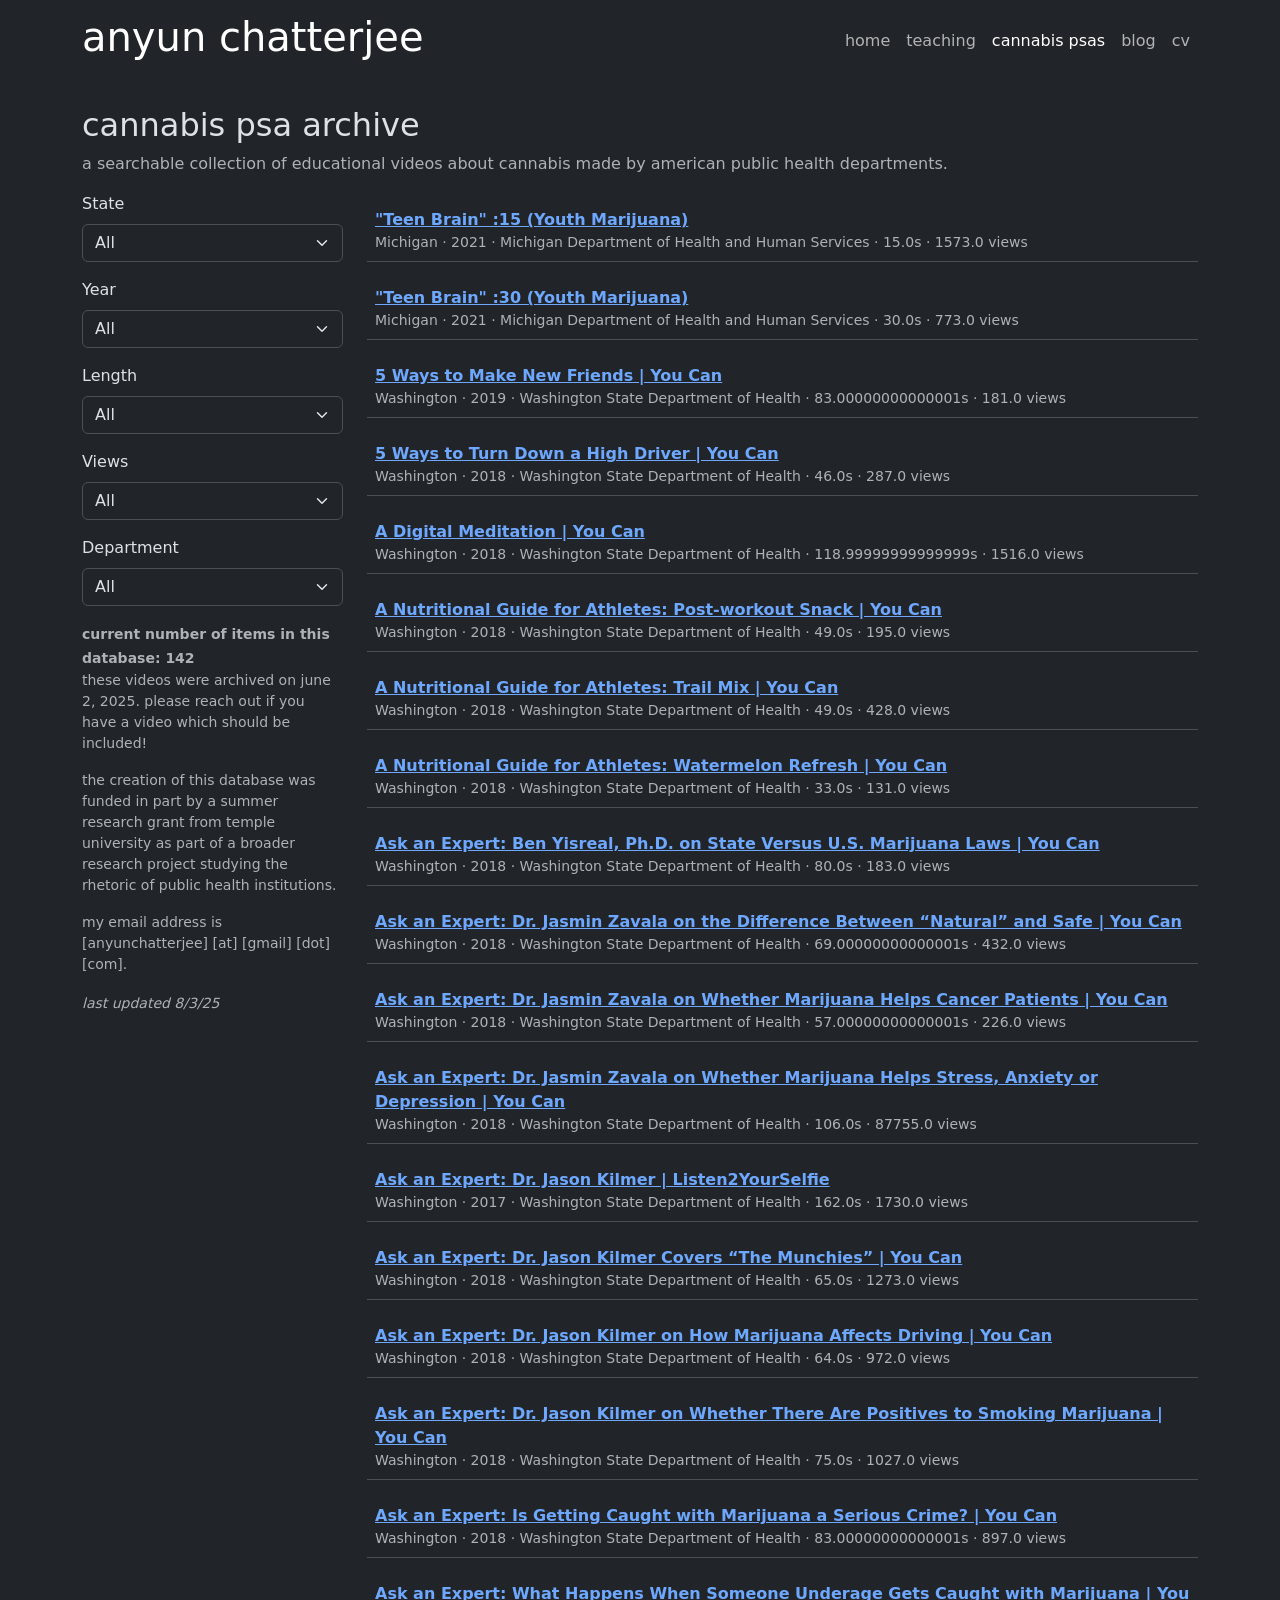
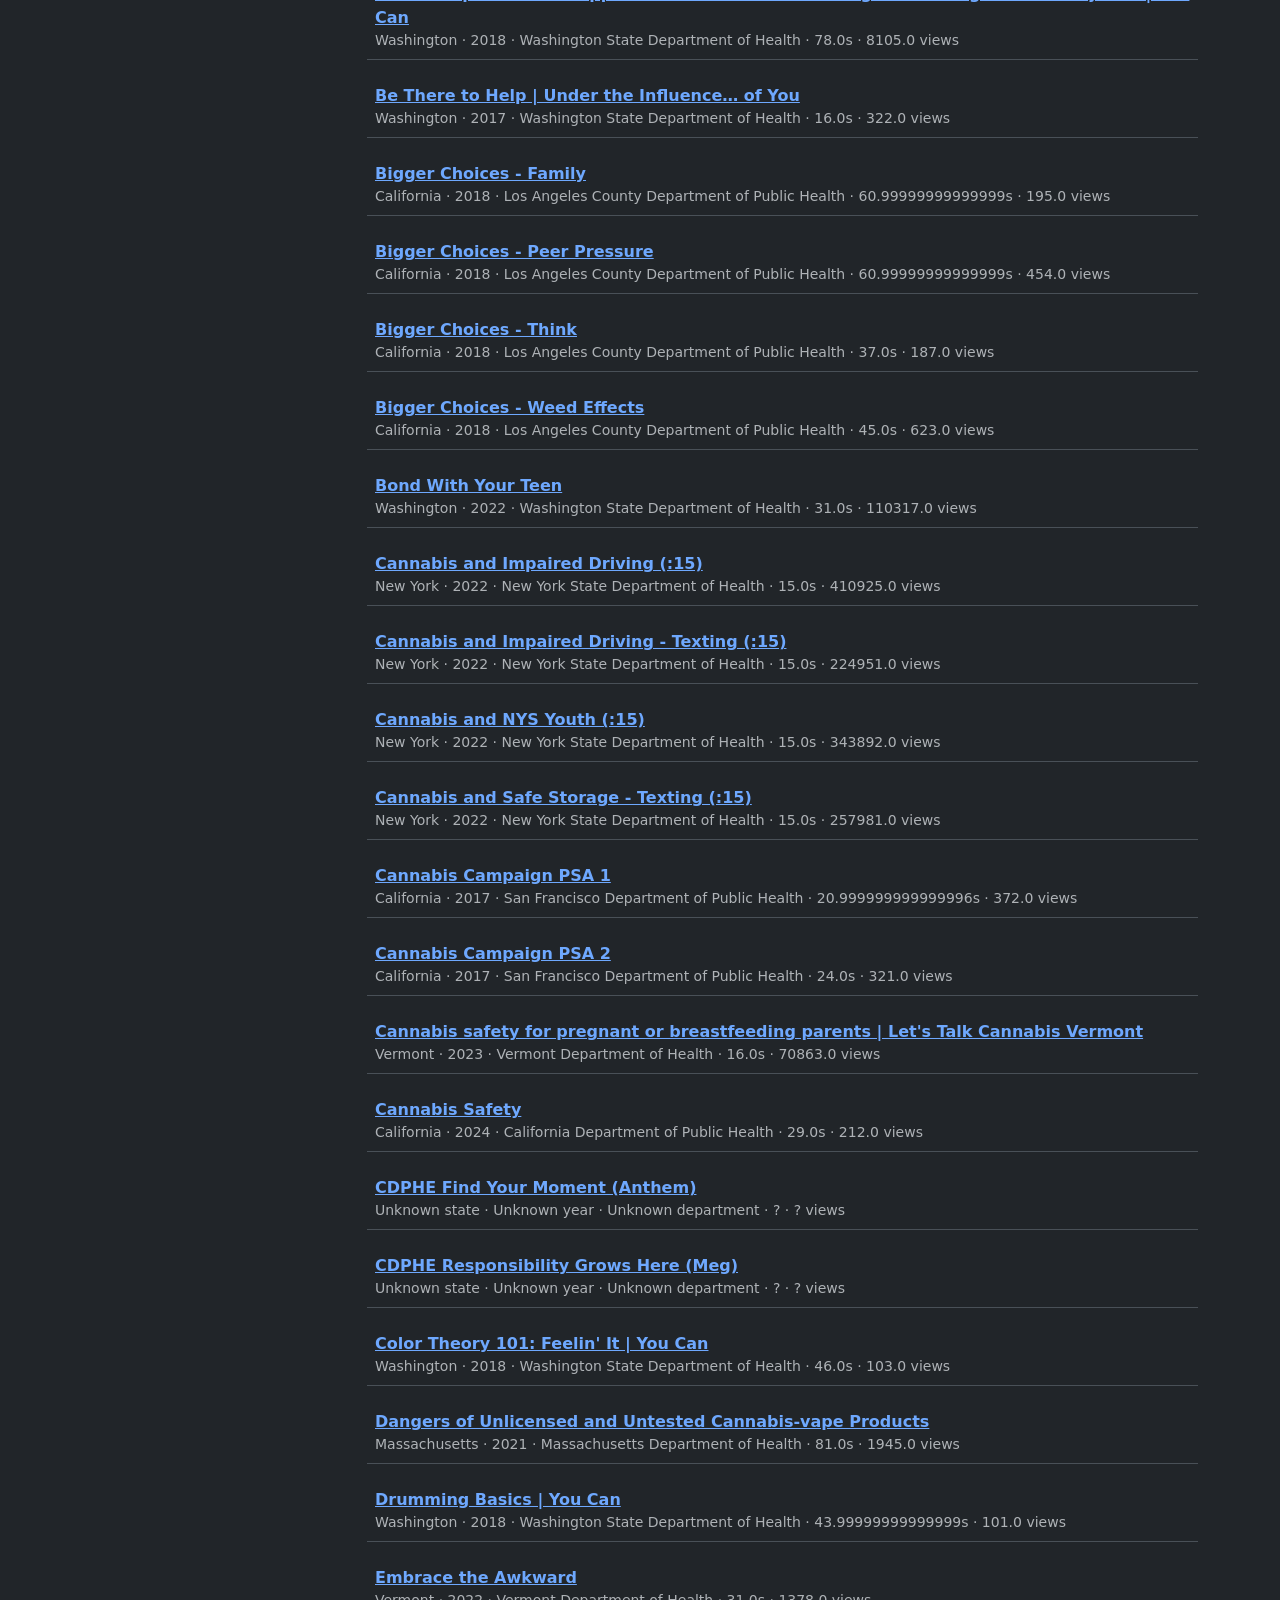
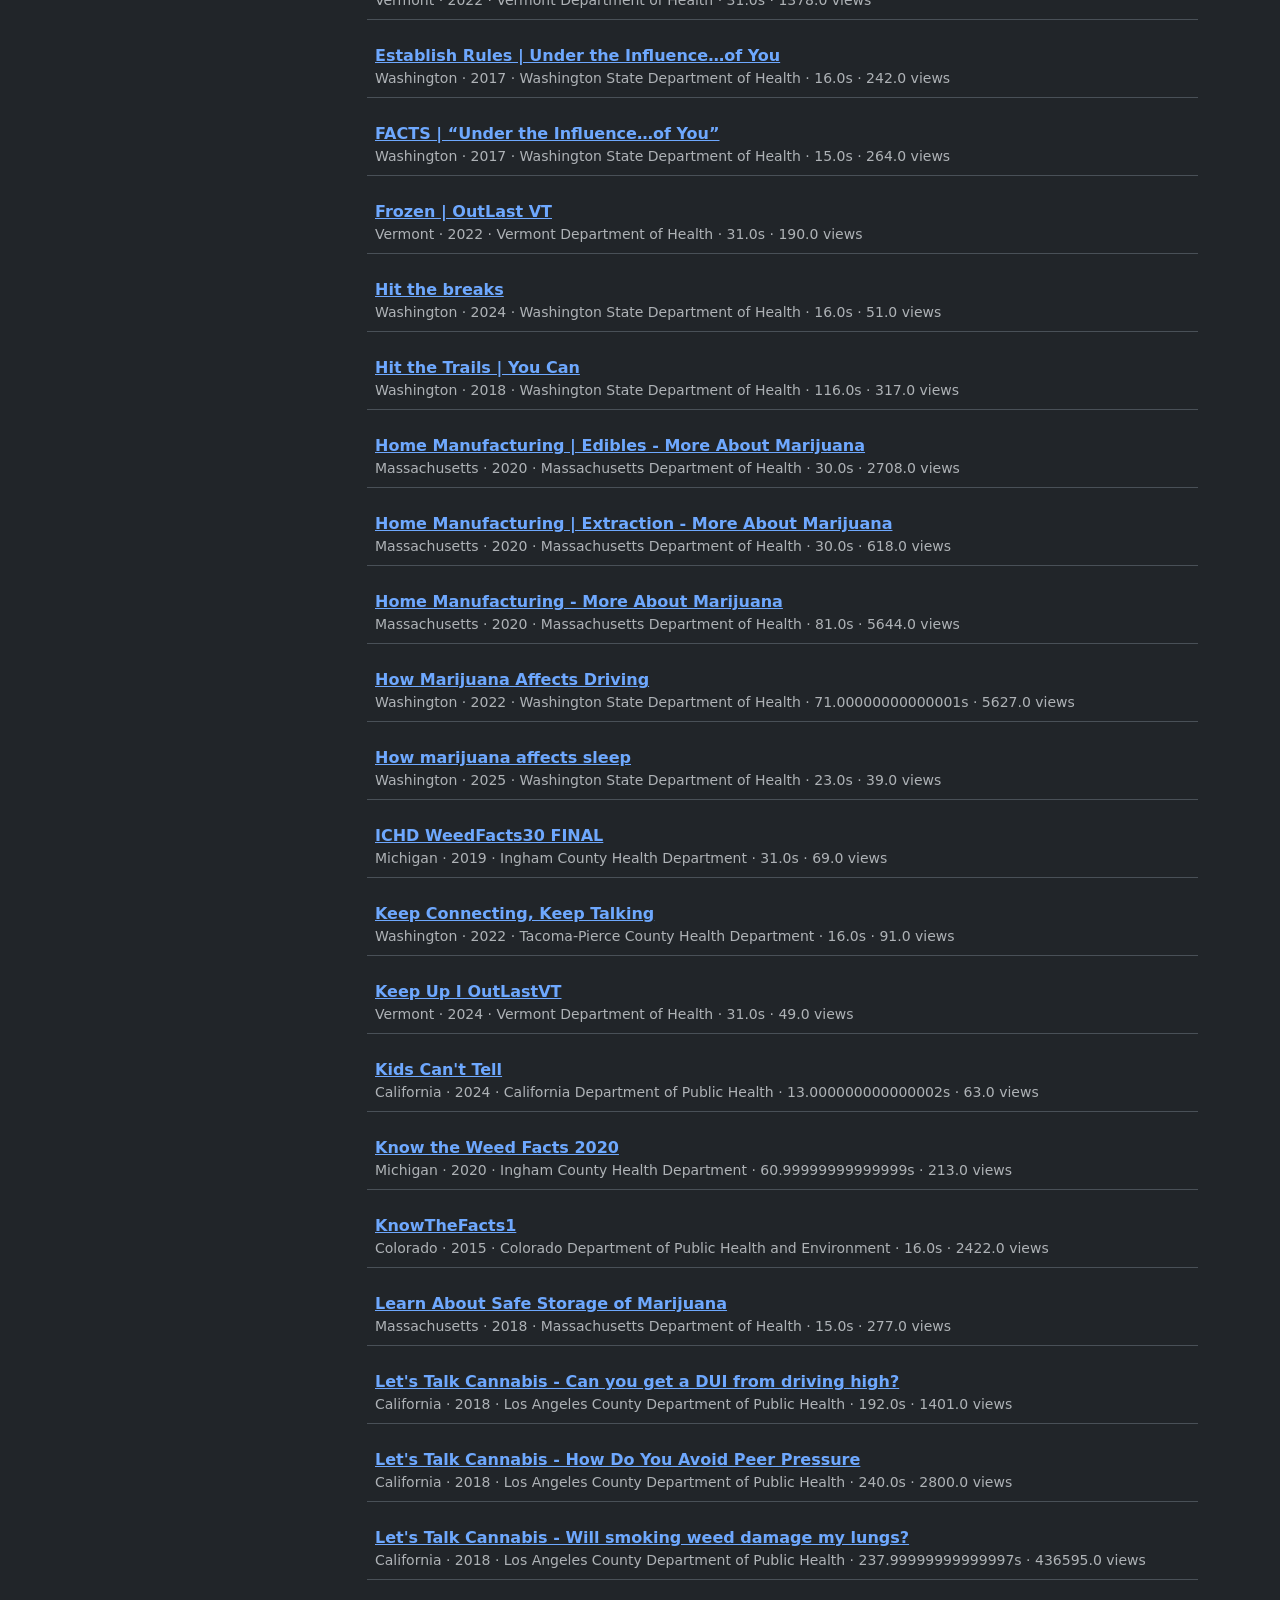
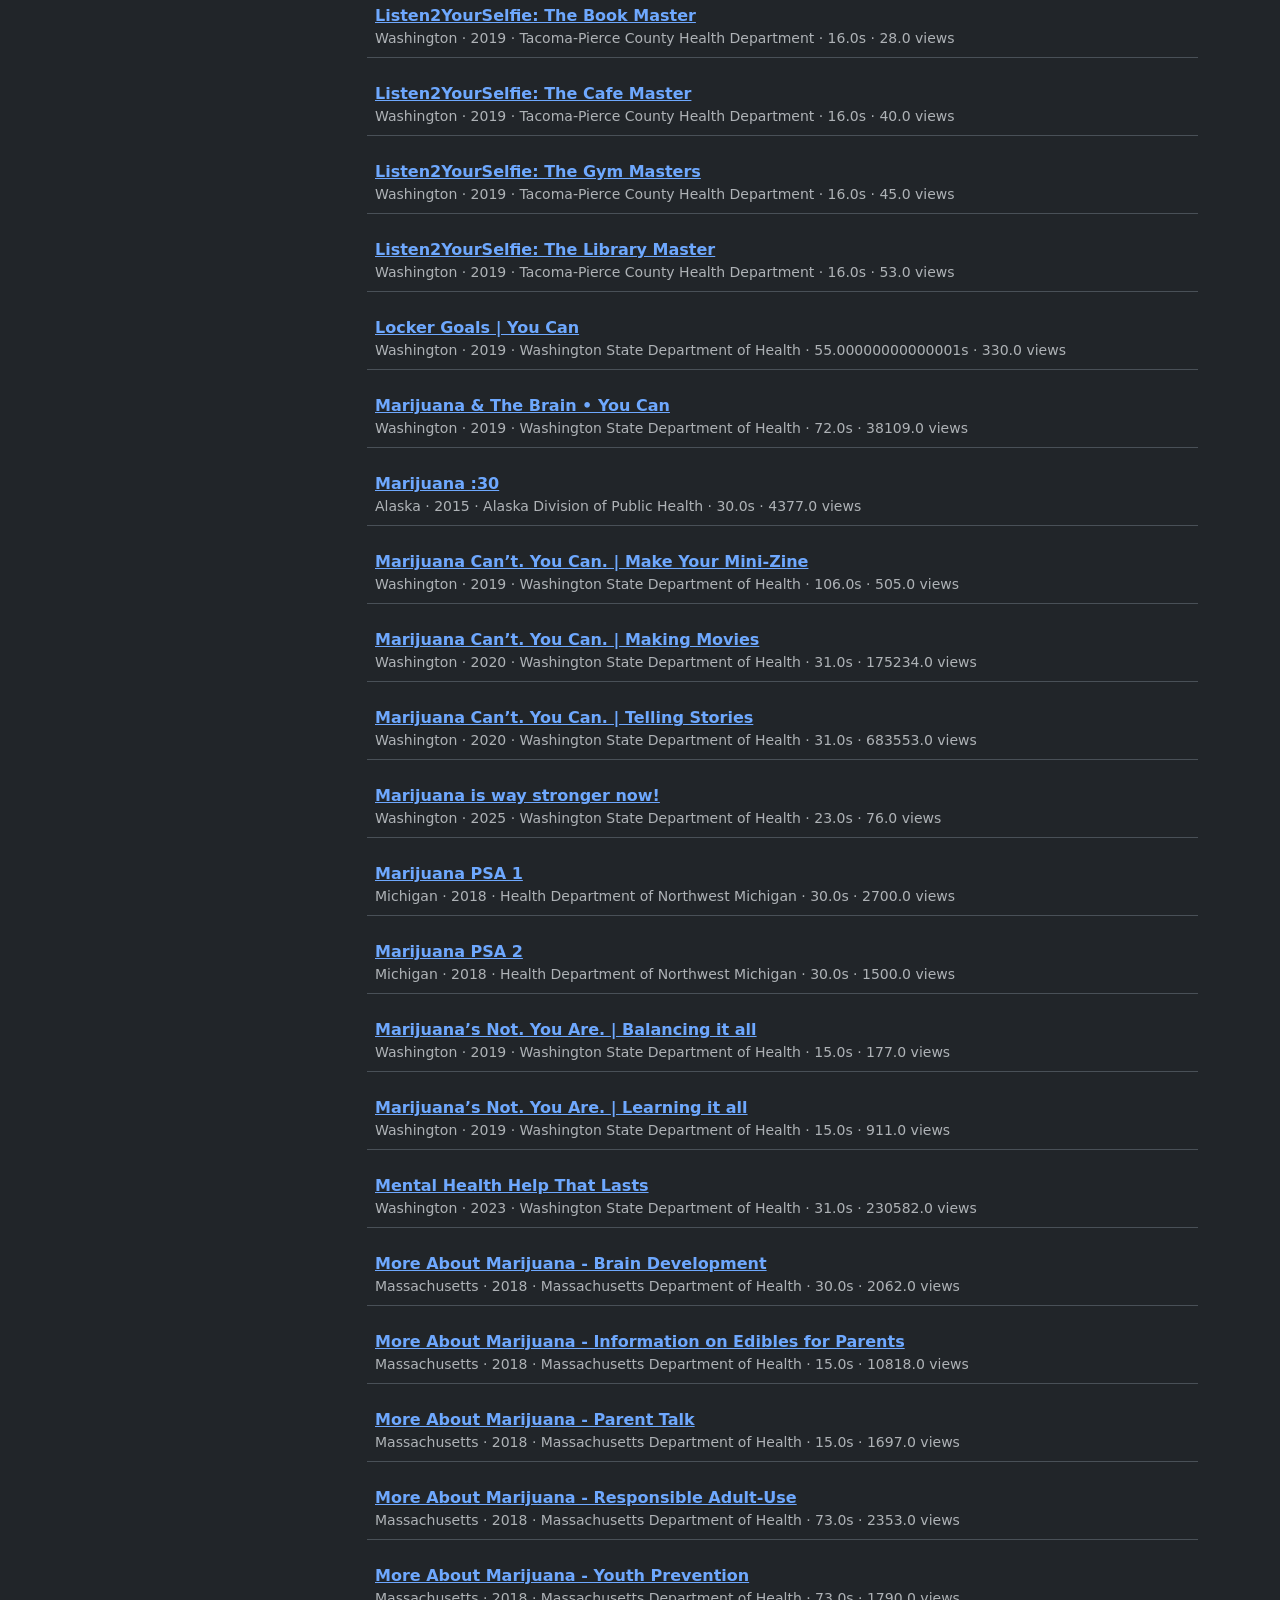
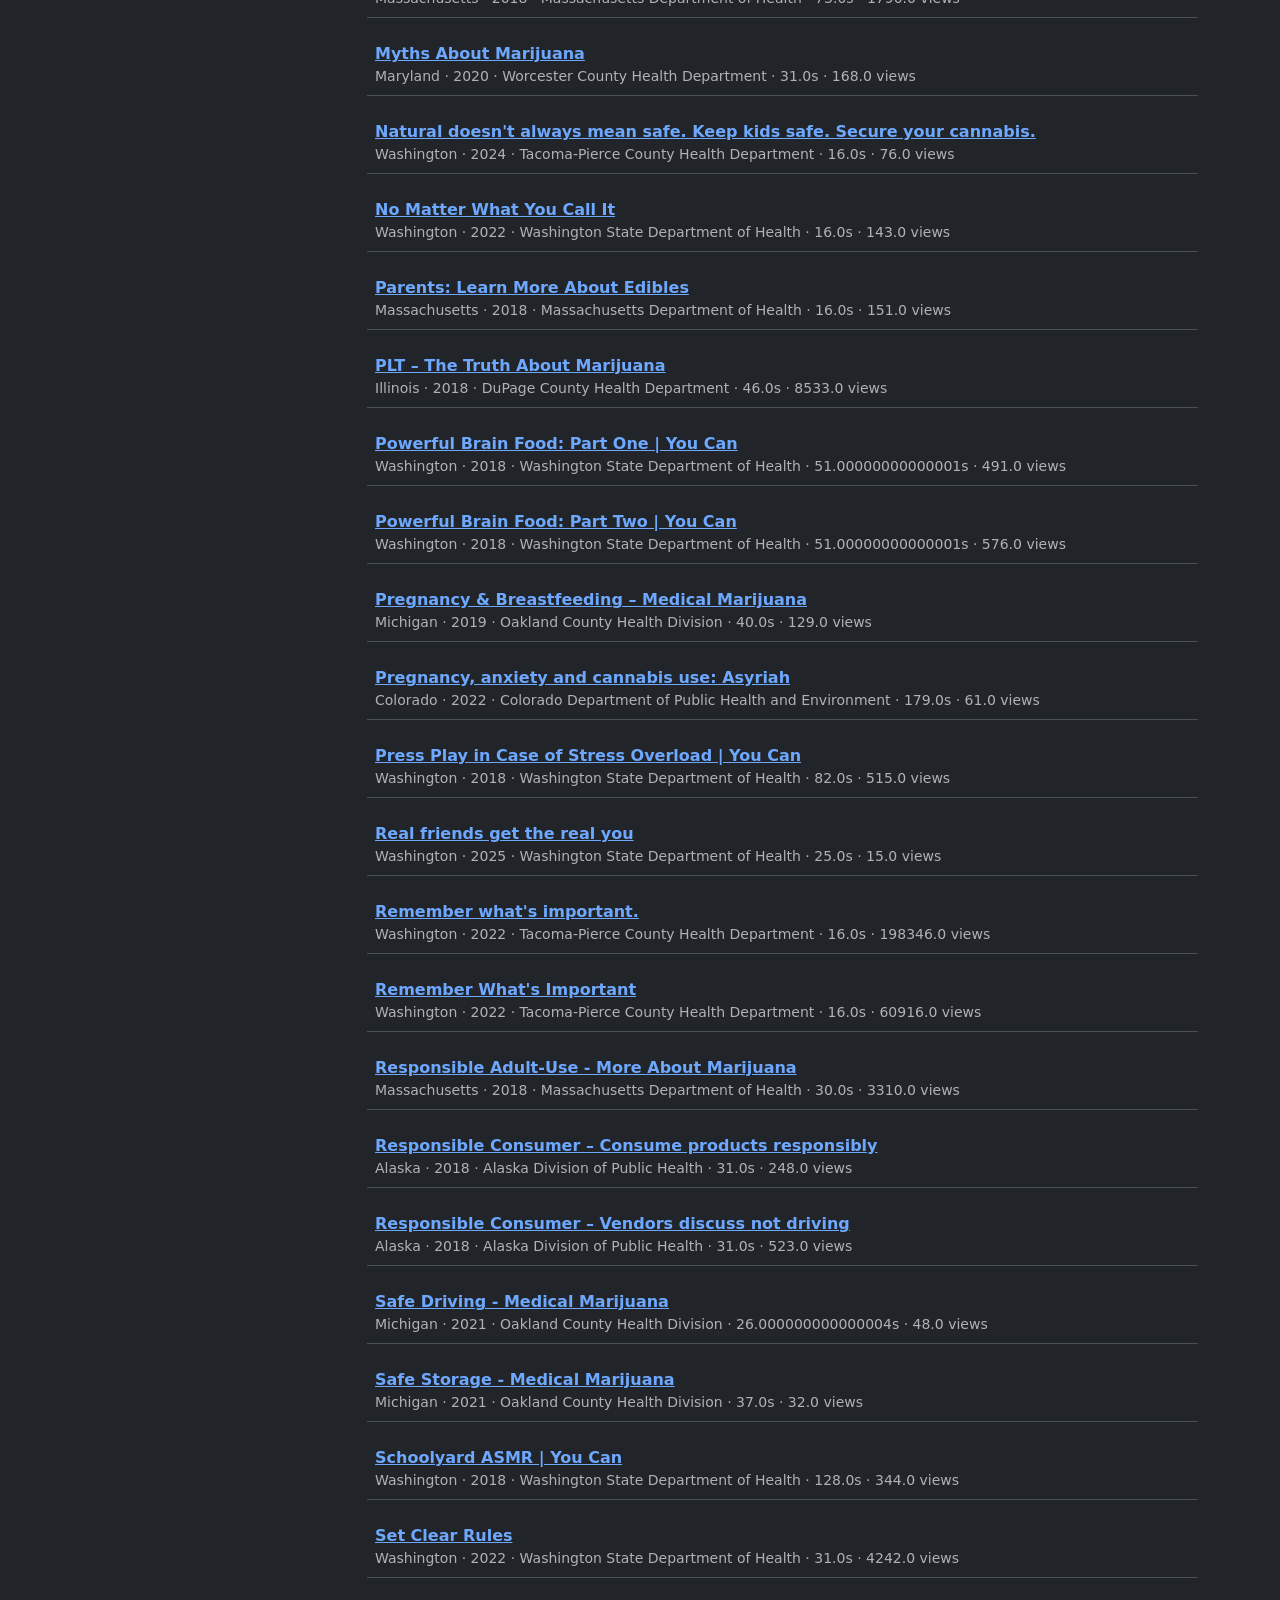
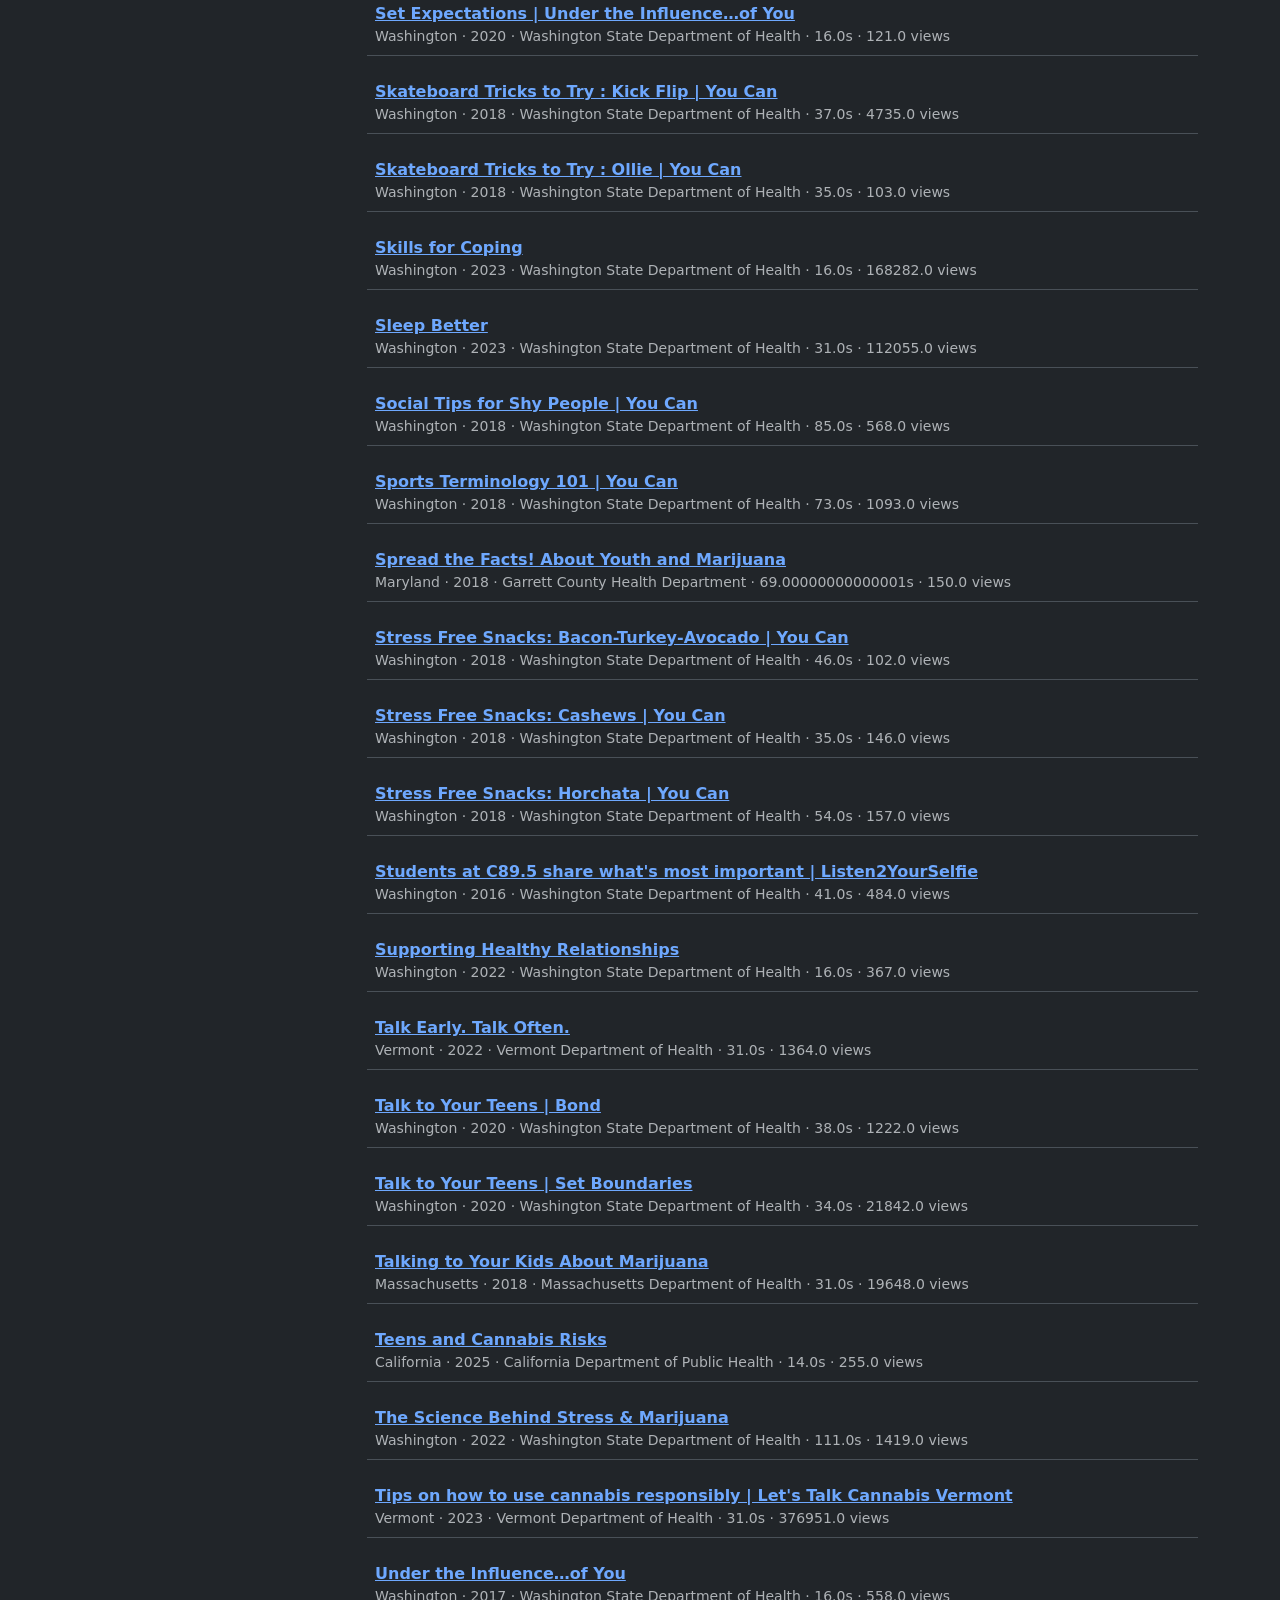
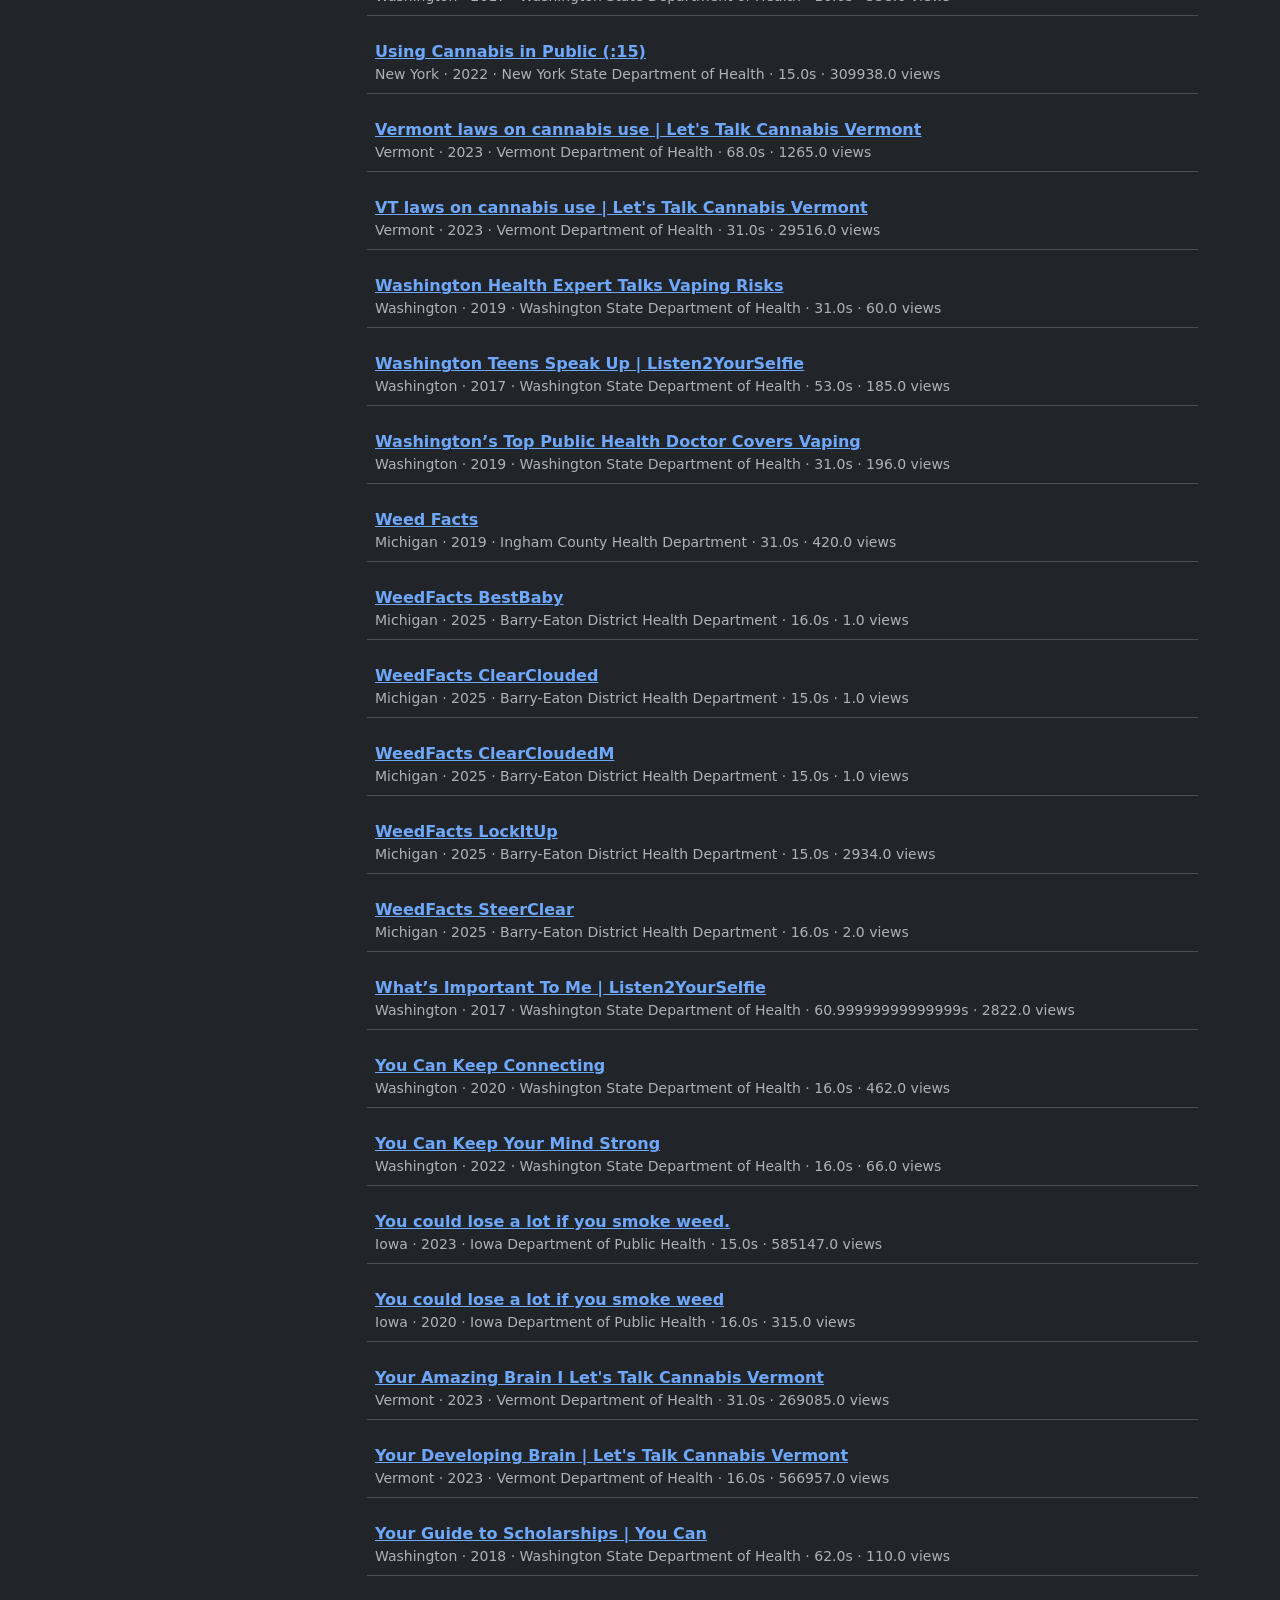
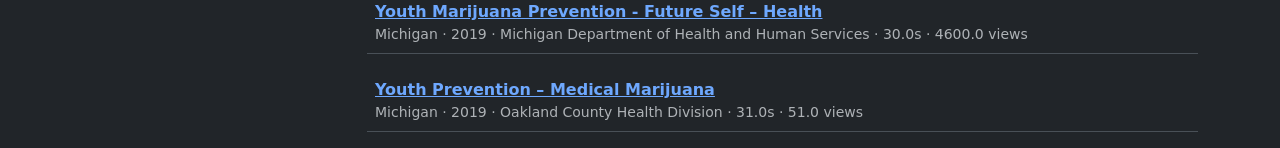
==== cannabis-psa-archive/index.html @ 5d71f7f2 "built out ui for psa archive" ====
<!DOCTYPE html>
<html lang="en" data-bs-theme="dark">
<head>
  <meta charset="UTF-8" />
  <meta name="description" content="A searchable archive of public health cannabis PSAs.">
  <meta name="keywords" content="cannabis, PSA, public health, media archive, anyun chatterjee">
  <meta name="author" content="anyun chatterjee">
  <meta property="og:title" content="Cannabis PSA Archive">
  <meta name="viewport" content="width=device-width,initial-scale=1" />
  <link href="/css/bootstrap.min.css" rel="stylesheet" />
  <link rel="canonical" href="https://anyunchatterjee.com/cannabis-psa-archive/index.html" />
  <title>cannabis psa archive</title>
</head>

<body>
  <div class="container">
    <nav class="navbar navbar-expand-lg">
      <a class="navbar-brand"><h1>anyun chatterjee</h1></a>
      <button class="navbar-toggler" type="button" data-bs-toggle="collapse" data-bs-target="#navbarNavDropdown"
        aria-controls="navbarNavDropdown" aria-expanded="false" aria-label="Toggle navigation">
        <span class="navbar-toggler-icon"></span>
      </button>
      <div class="collapse navbar-collapse" id="navbarNavDropdown">
        <ul class="navbar-nav ms-auto mb-2 mb-lg-0">
          <li class="nav-item"><a class="nav-link" href="/index.html">home</a></li>
          <li class="nav-item"><a class="nav-link" href="/teaching.html">teaching</a></li>
          <li class="nav-item"><a class="nav-link active" aria-current="page" href="/cannabis-psa-archive/index.html">cannabis psas</a></li>
          <li class="nav-item"><a class="nav-link" href="/blog.html">blog</a></li>
          <li class="nav-item"><a class="nav-link" href="/docs/anyun-chatterjee_CV.pdf" target="_blank">cv</a></li>
        </ul>
      </div>
    </nav>
  </div>

  <div class="container mt-4">
    <h2>cannabis psa archive</h2>
    <p class="text-muted">a searchable collection of educational videos about cannabis made by american public health departments.</p>

    <div class="row">
      <div class="col-md-3">
        <div class="mb-3">
  <label for="state-filter" class="form-label">State</label>
  <select id="state-filter" class="form-select">
    <option value="">All</option>
  </select>
</div>

<div class="mb-3">
  <label for="year-filter" class="form-label">Year</label>
  <select id="year-filter" class="form-select">
    <option value="">All</option>
  </select>
</div>

<div class="mb-3">
  <label for="length-filter" class="form-label">Length</label>
  <select id="length-filter" class="form-select">
    <option value="">All</option>
    <option value="short">Short (&lt;30s)</option>
    <option value="medium">Medium (30–90s)</option>
    <option value="long">Long (&gt;90s)</option>
  </select>
</div>

<div class="mb-3">
  <label for="views-filter" class="form-label">Views</label>
  <select id="views-filter" class="form-select">
    <option value="">All</option>
    <option value="low">Low (&lt;500)</option>
    <option value="med">Medium (500–5000)</option>
    <option value="high">High (&gt;5000)</option>
  </select>
</div>

<div class="mb-3">
  <label for="dept-filter" class="form-label">Department</label>
  <select id="dept-filter" class="form-select">
    <option value="">All</option>
  </select>
</div>
        <small class="text-muted">
            <b>current number of items in this database: 142</b>
            <p>these videos were archived on june 2, 2025. please reach out if you have a video which should be included!</p>
            <p>the creation of this database was funded in part by a summer research grant from temple university as part of a broader research project studying the rhetoric of public health institutions.</p>
            <p>my email address is [anyunchatterjee] [at] [gmail] [dot] [com].</p>
            <i>last updated 8/3/25</i>
        </small>
      </div>
      <div class="col-md-9">
        <div id="video-list" class="mt-2"></div>
      </div>
    </div>
  </div>

  <script src="/js/bootstrap.bundle.min.js"></script>
  <script src="archive.js"></script>
</body>
</html>
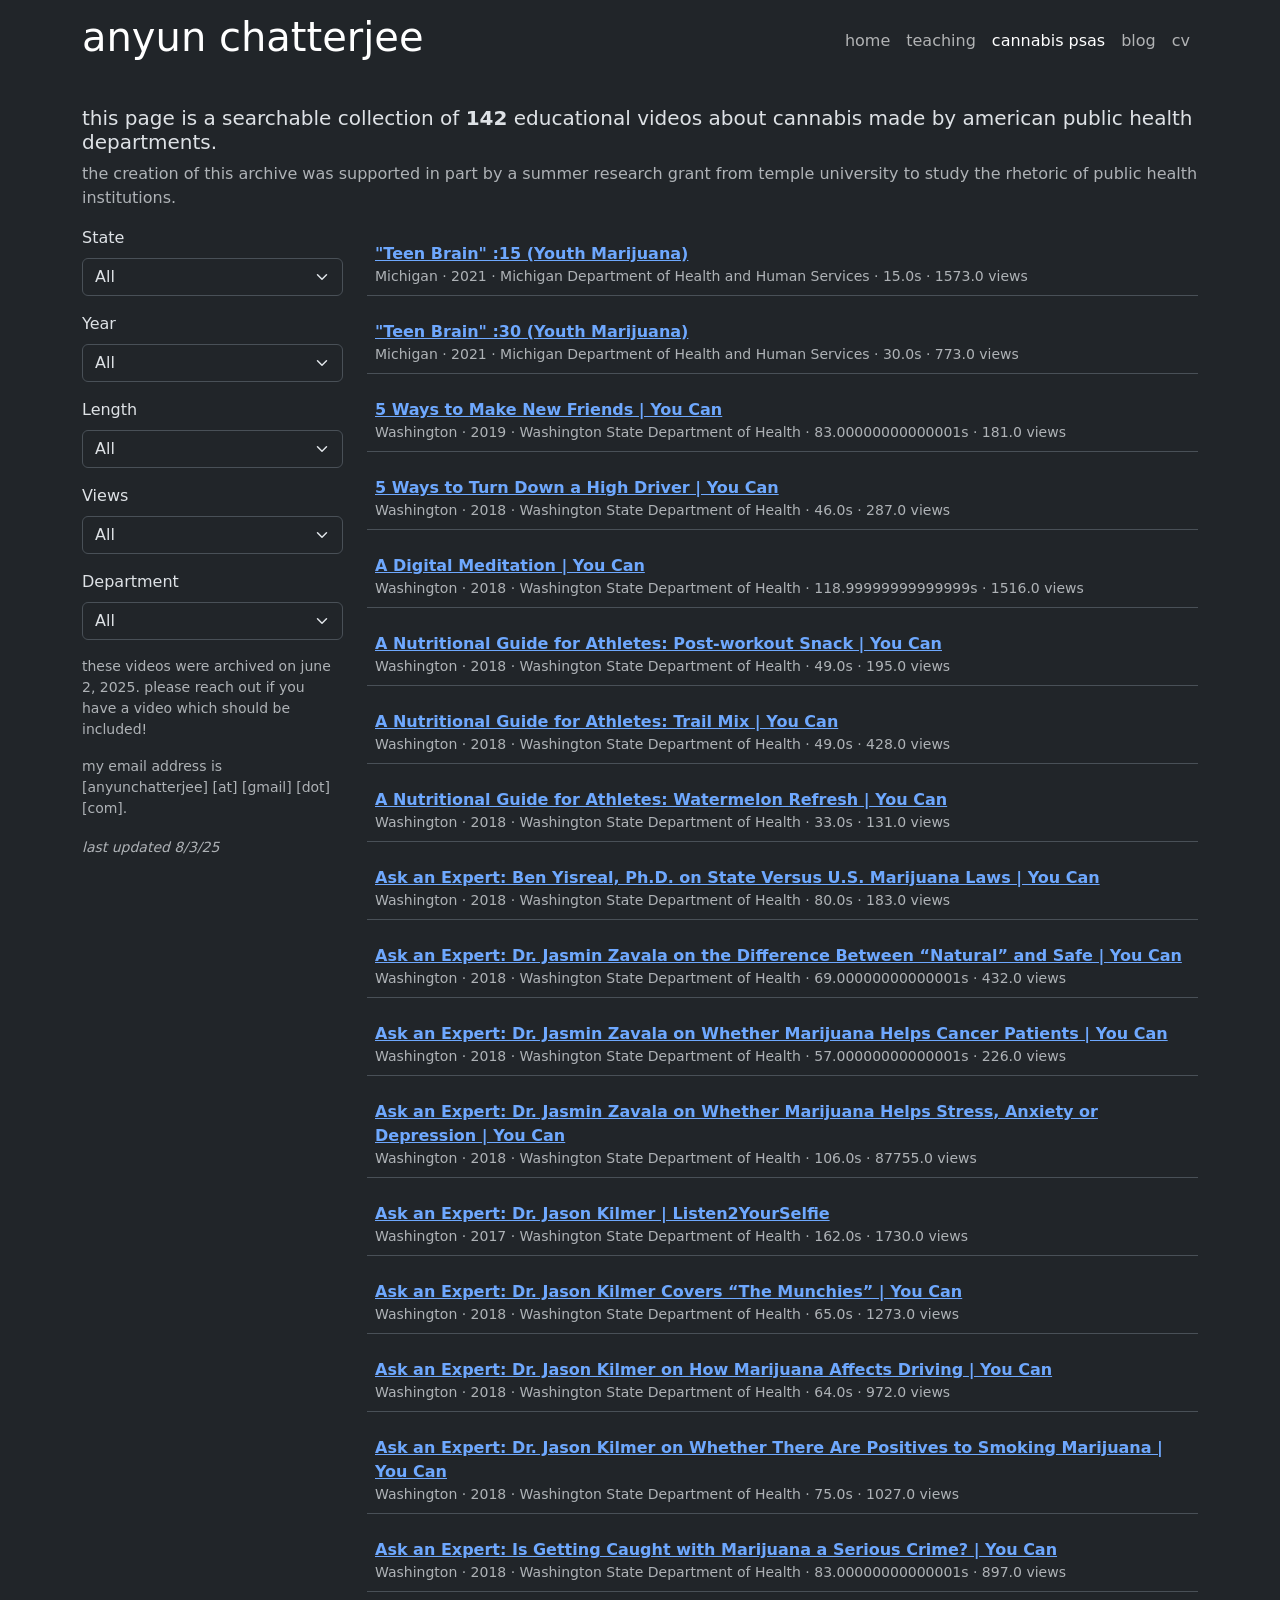
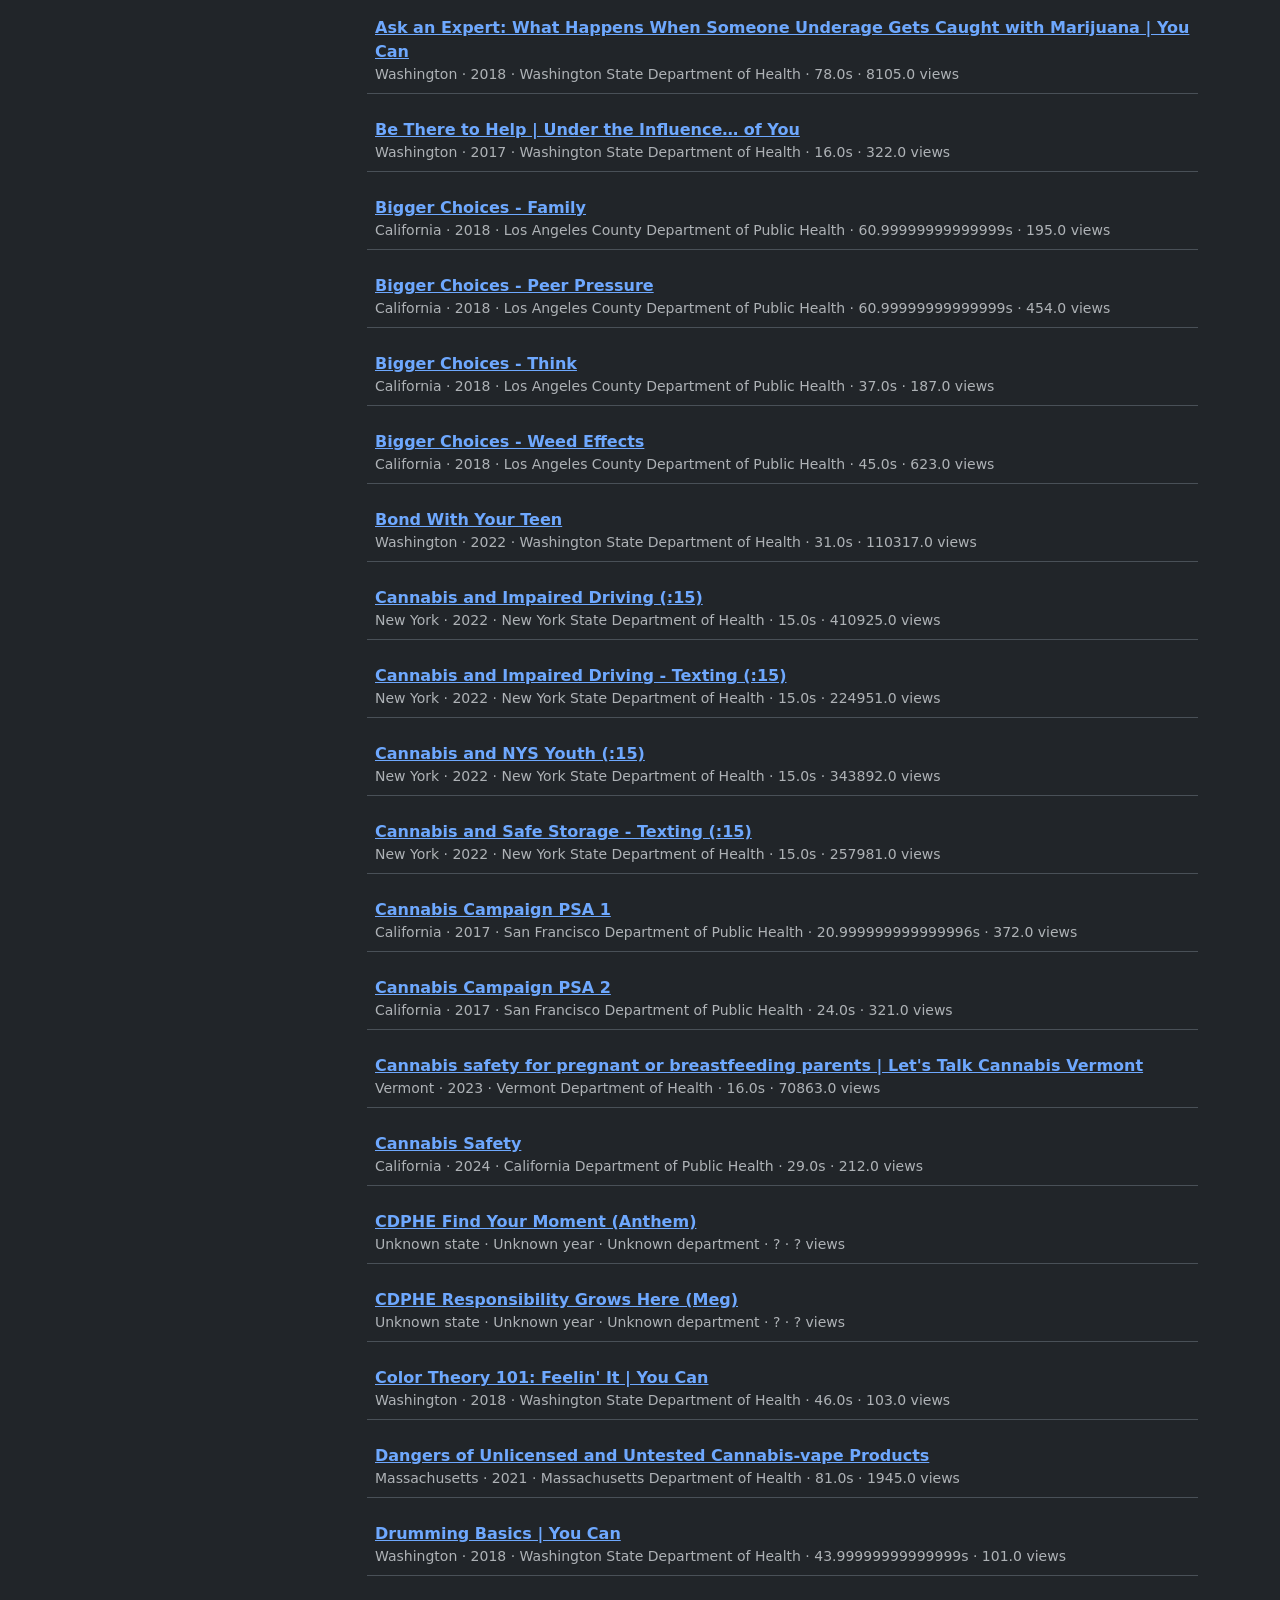
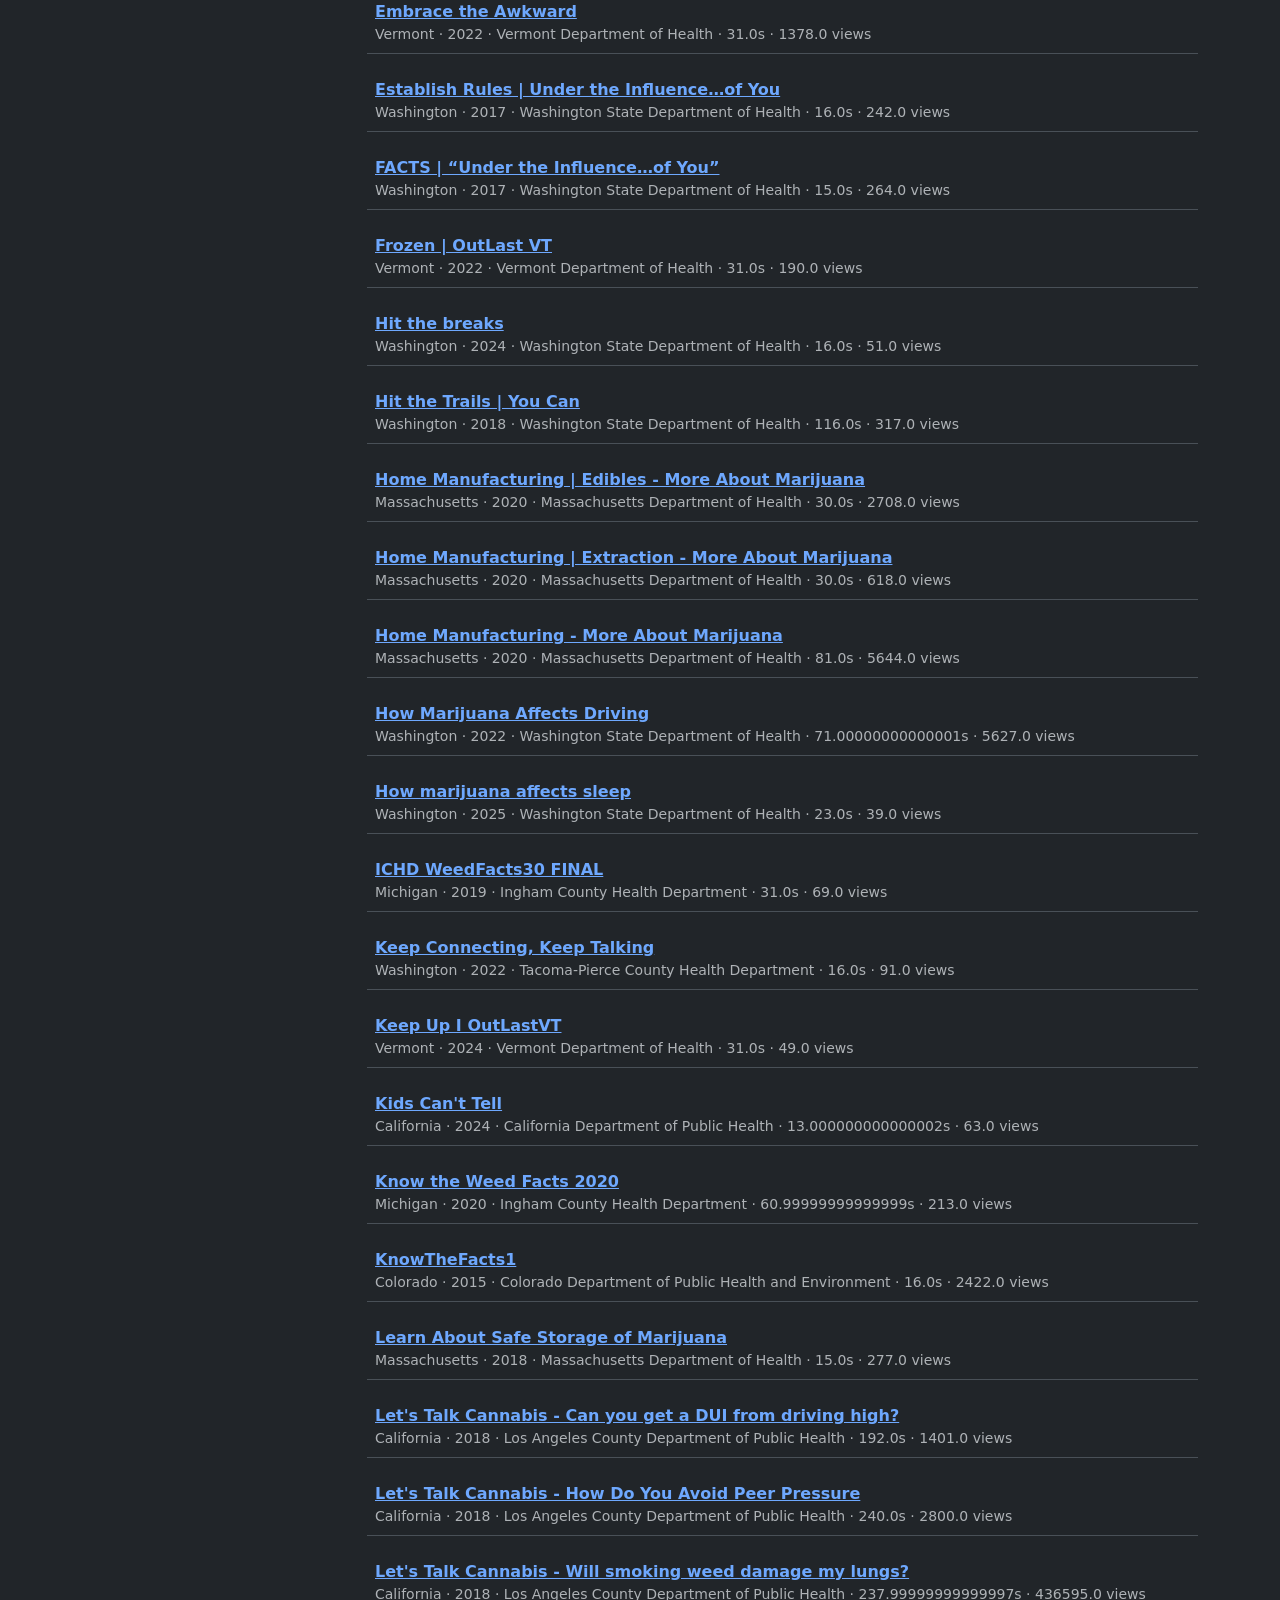
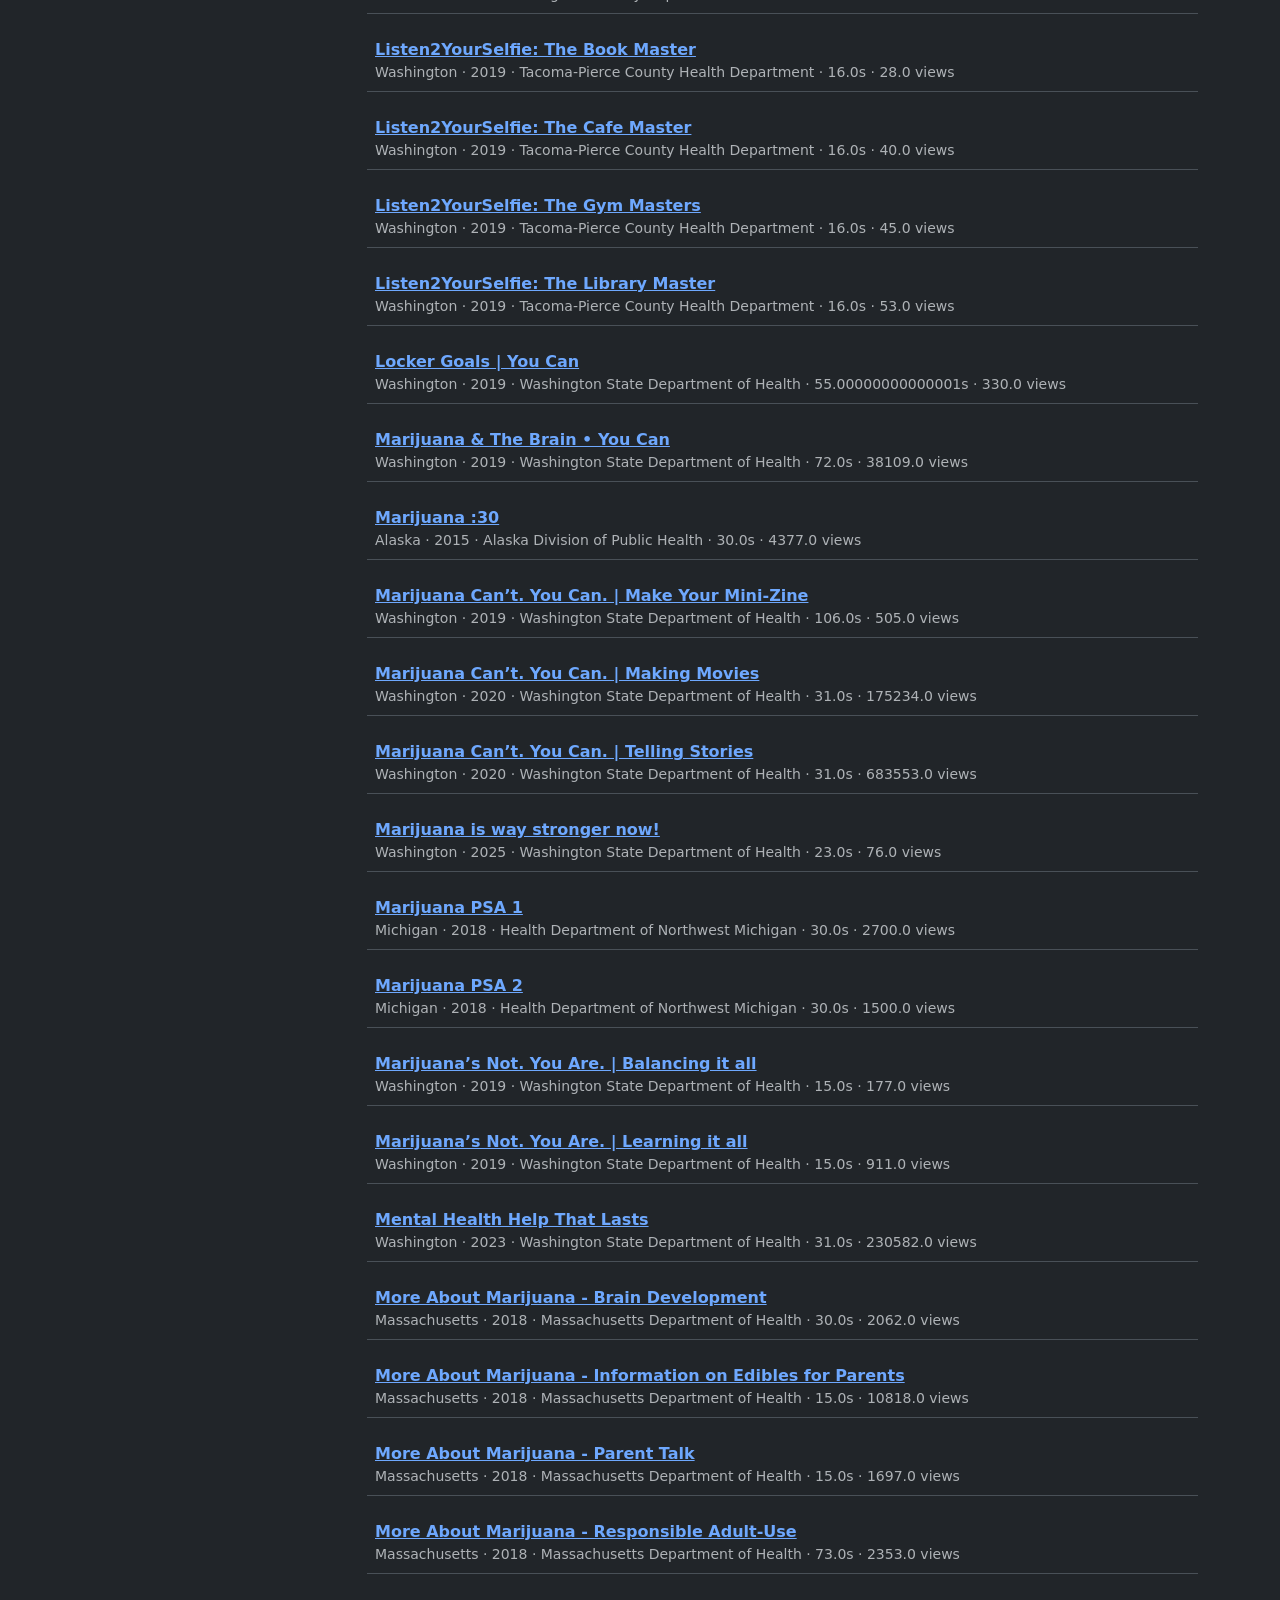
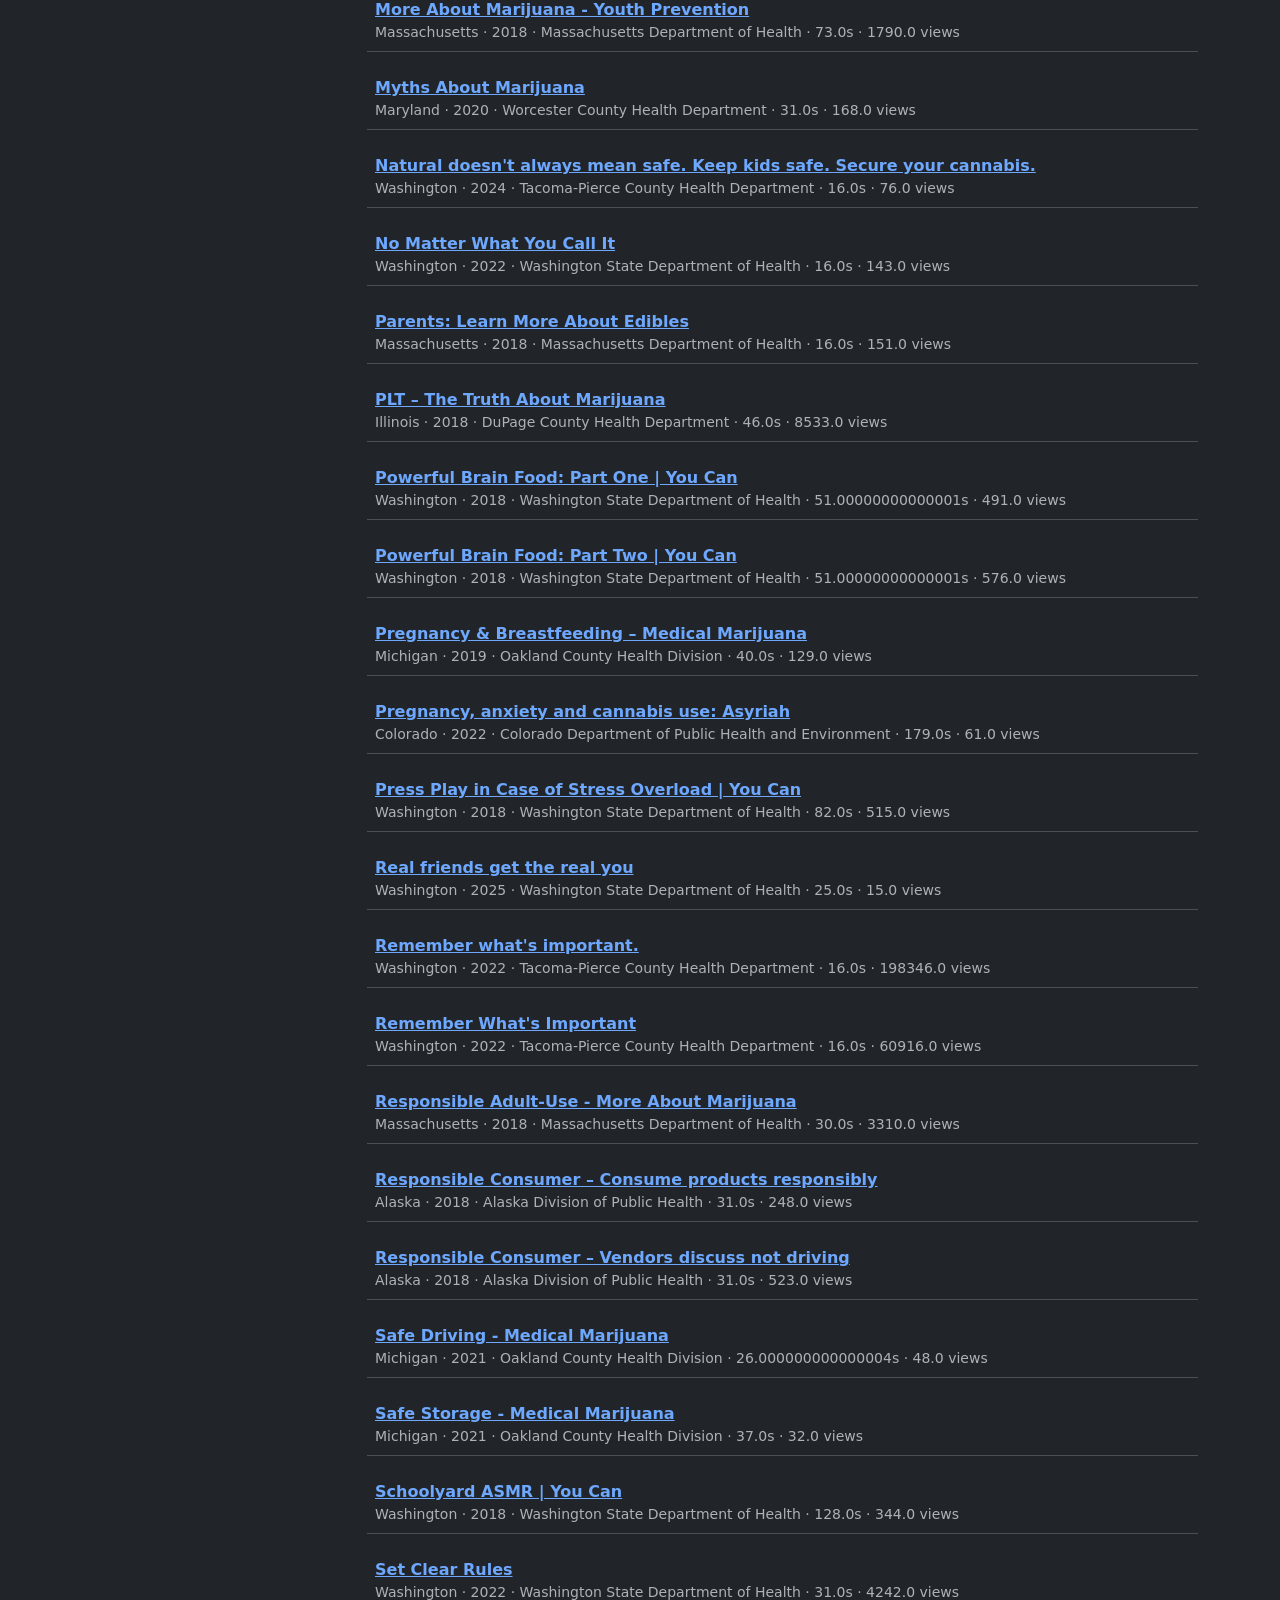
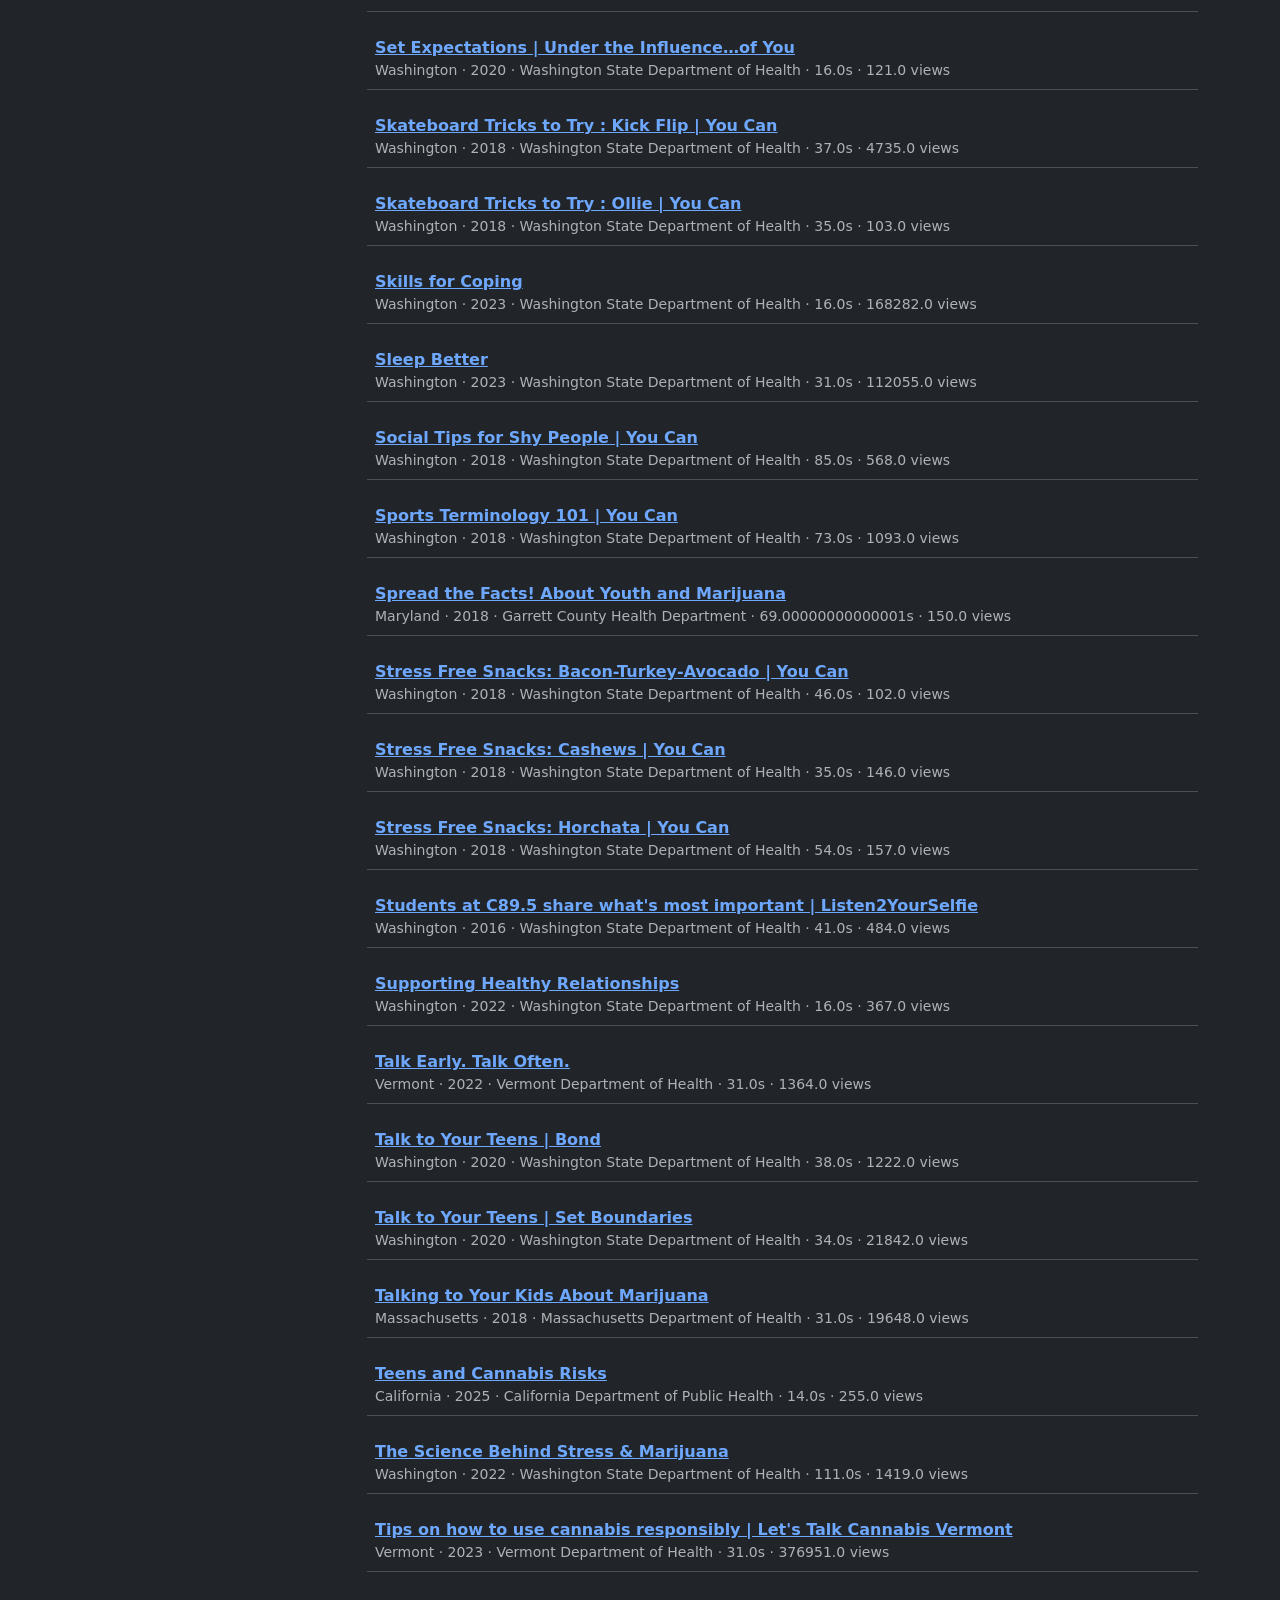
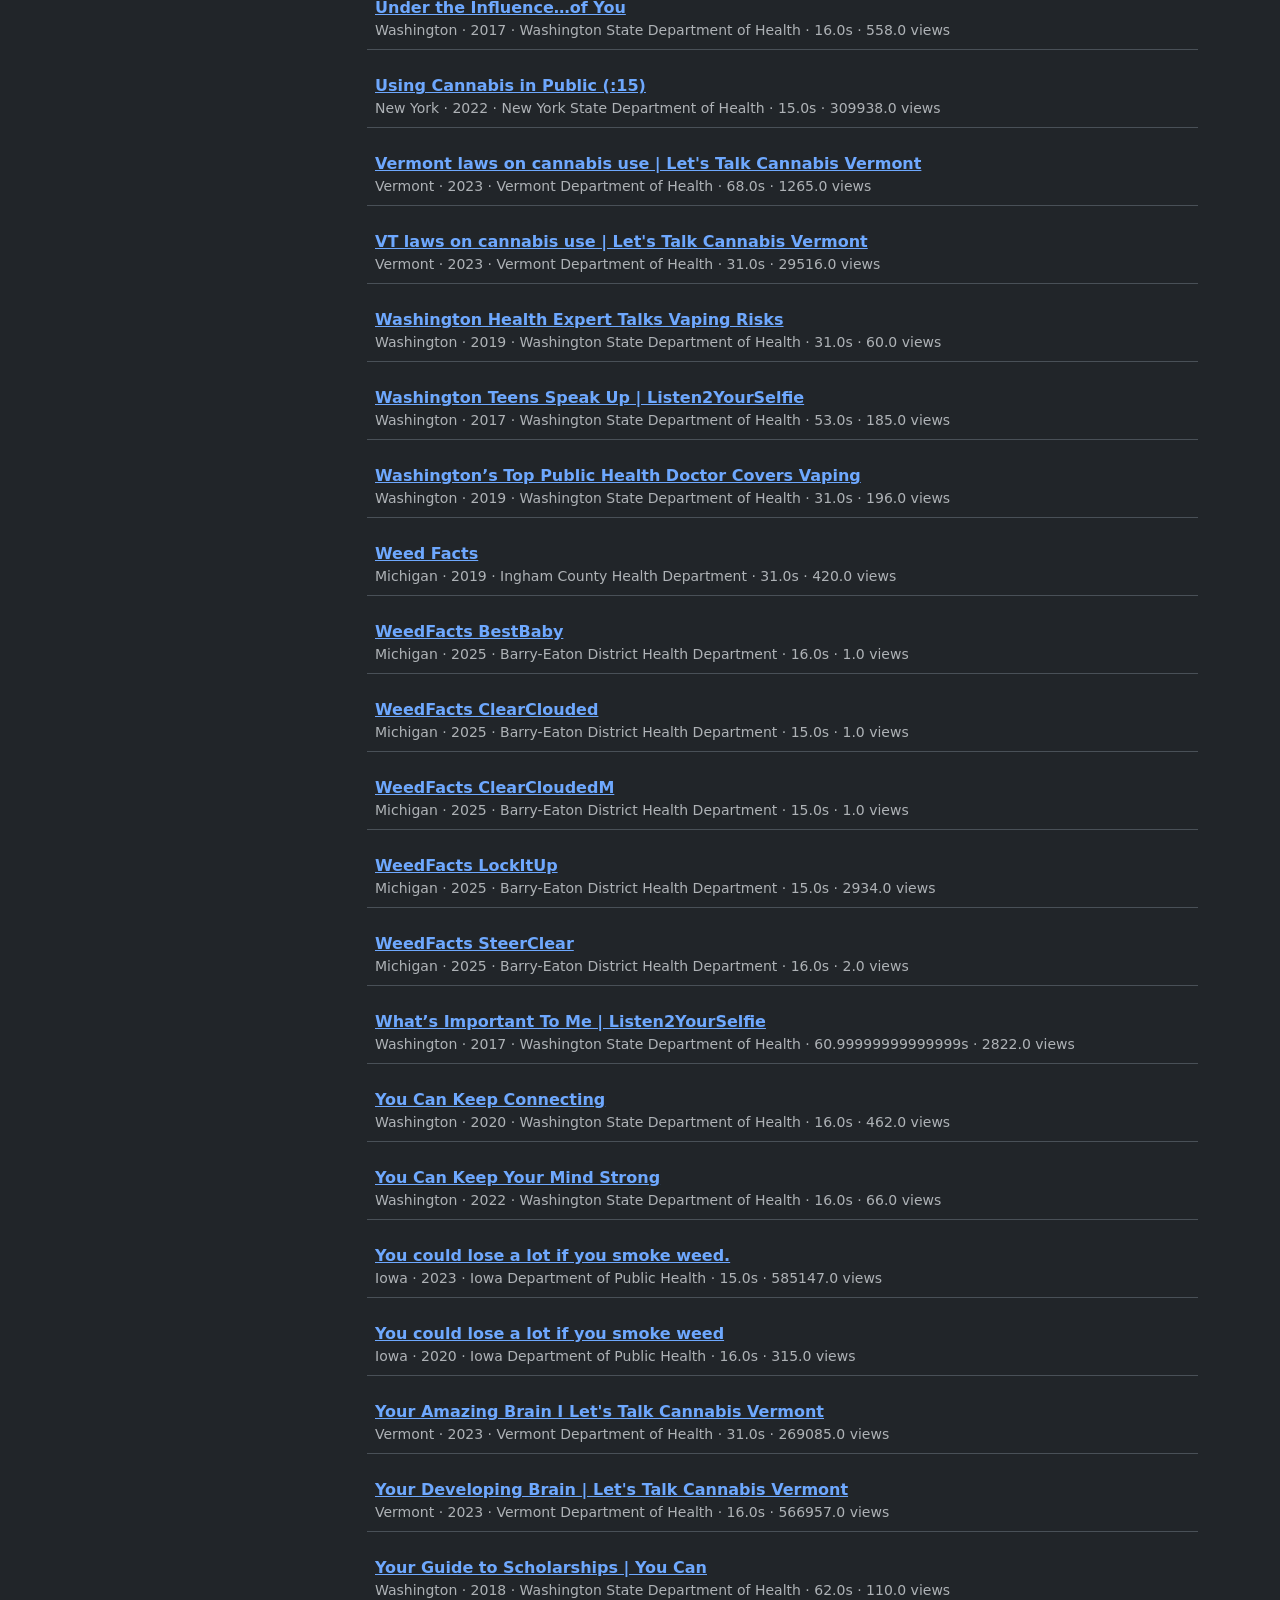
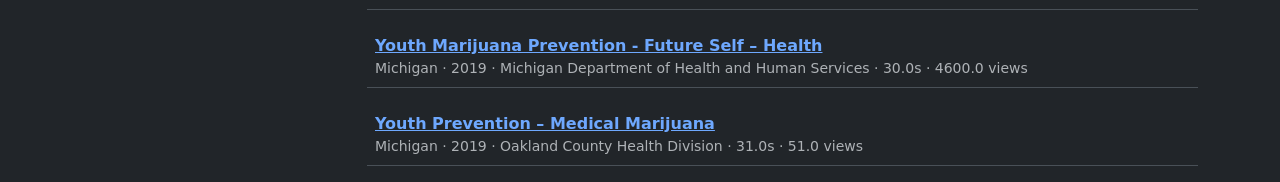
==== commit a337949e: "Update index.html" ====
--- a/cannabis-psa-archive/index.html
+++ b/cannabis-psa-archive/index.html
@@ -33,9 +33,8 @@
   </div>
 
   <div class="container mt-4">
-    <h2>cannabis psa archive</h2>
-    <p class="text-muted">a searchable collection of educational videos about cannabis made by american public health departments.</p>
-
+    <h5>this page is a searchable collection of <b>142</b> educational videos about cannabis made by american public health departments.</h5>
+    <p class="text-muted">the creation of this archive was supported in part by a summer research grant from temple university to study the rhetoric of public health institutions.</p>
     <div class="row">
       <div class="col-md-3">
         <div class="mb-3">
@@ -79,9 +78,7 @@
   </select>
 </div>
         <small class="text-muted">
-            <b>current number of items in this database: 142</b>
             <p>these videos were archived on june 2, 2025. please reach out if you have a video which should be included!</p>
-            <p>the creation of this database was funded in part by a summer research grant from temple university as part of a broader research project studying the rhetoric of public health institutions.</p>
             <p>my email address is [anyunchatterjee] [at] [gmail] [dot] [com].</p>
             <i>last updated 8/3/25</i>
         </small>
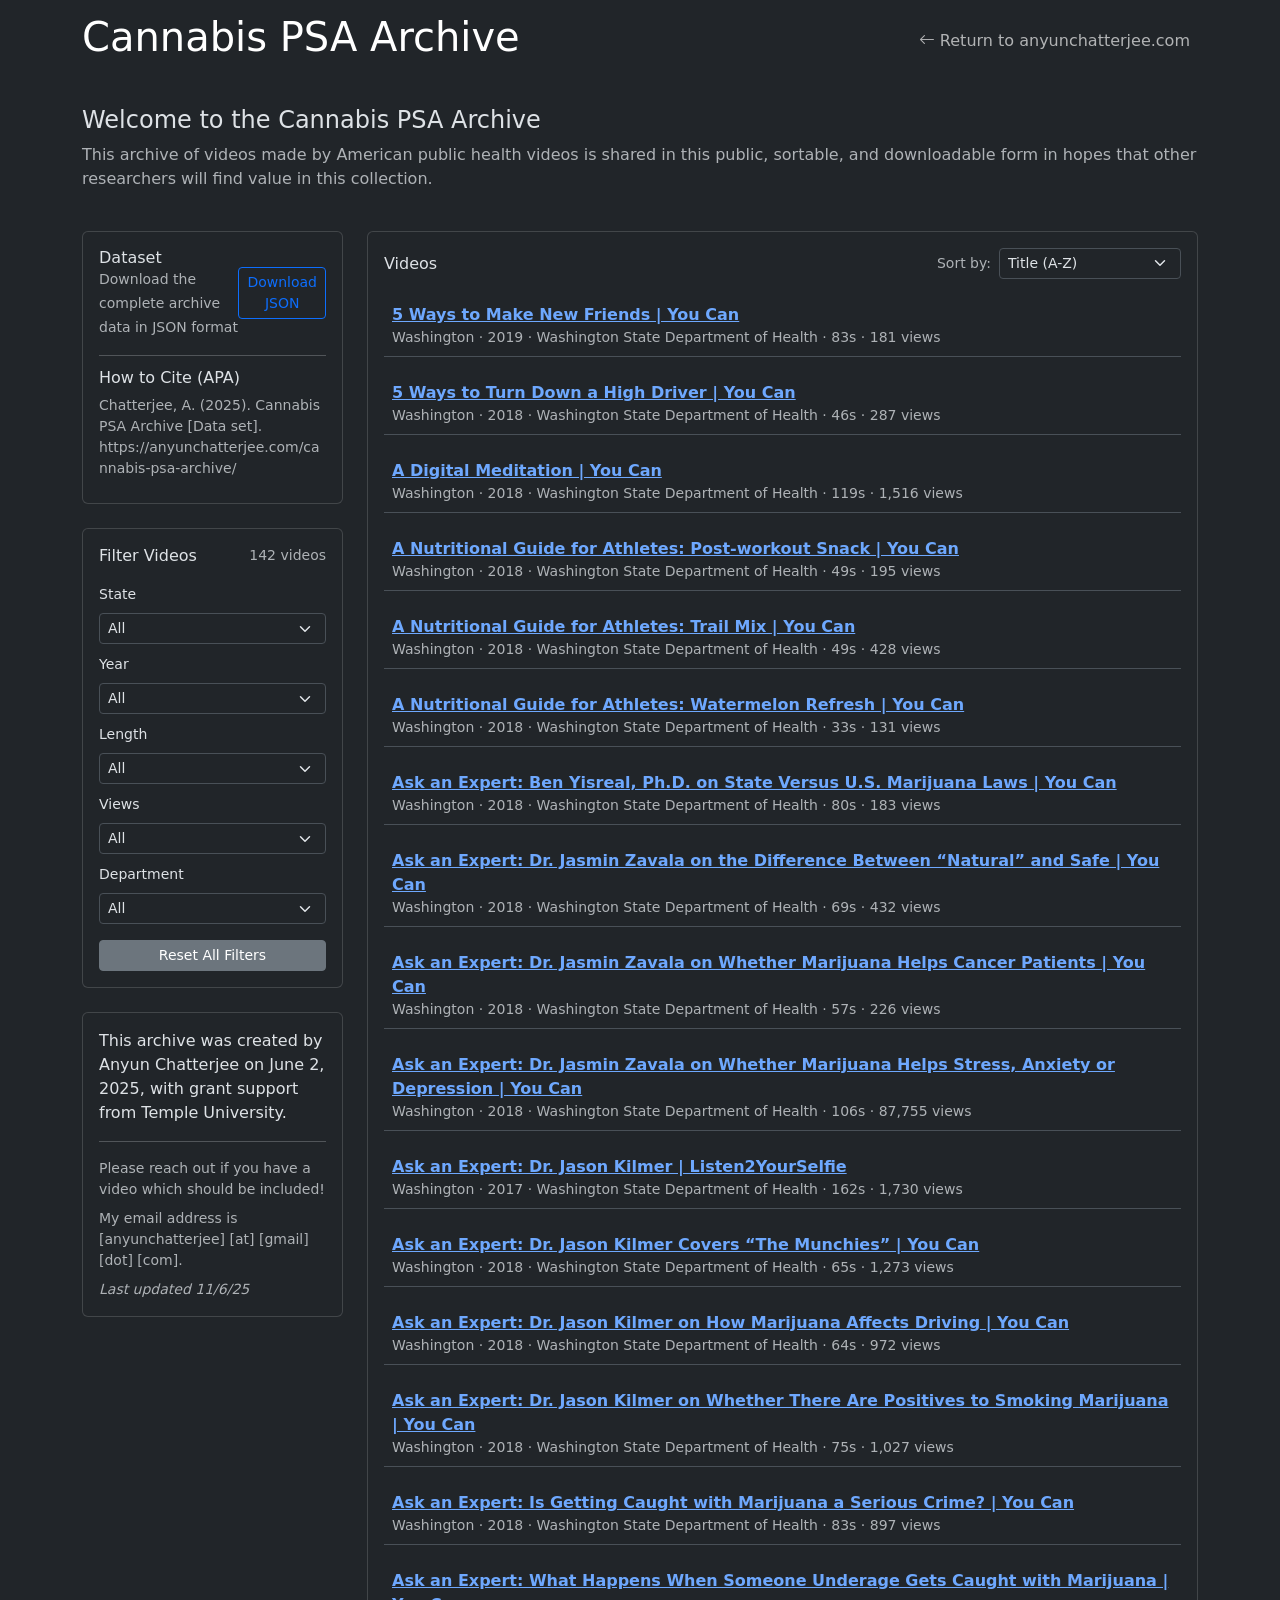
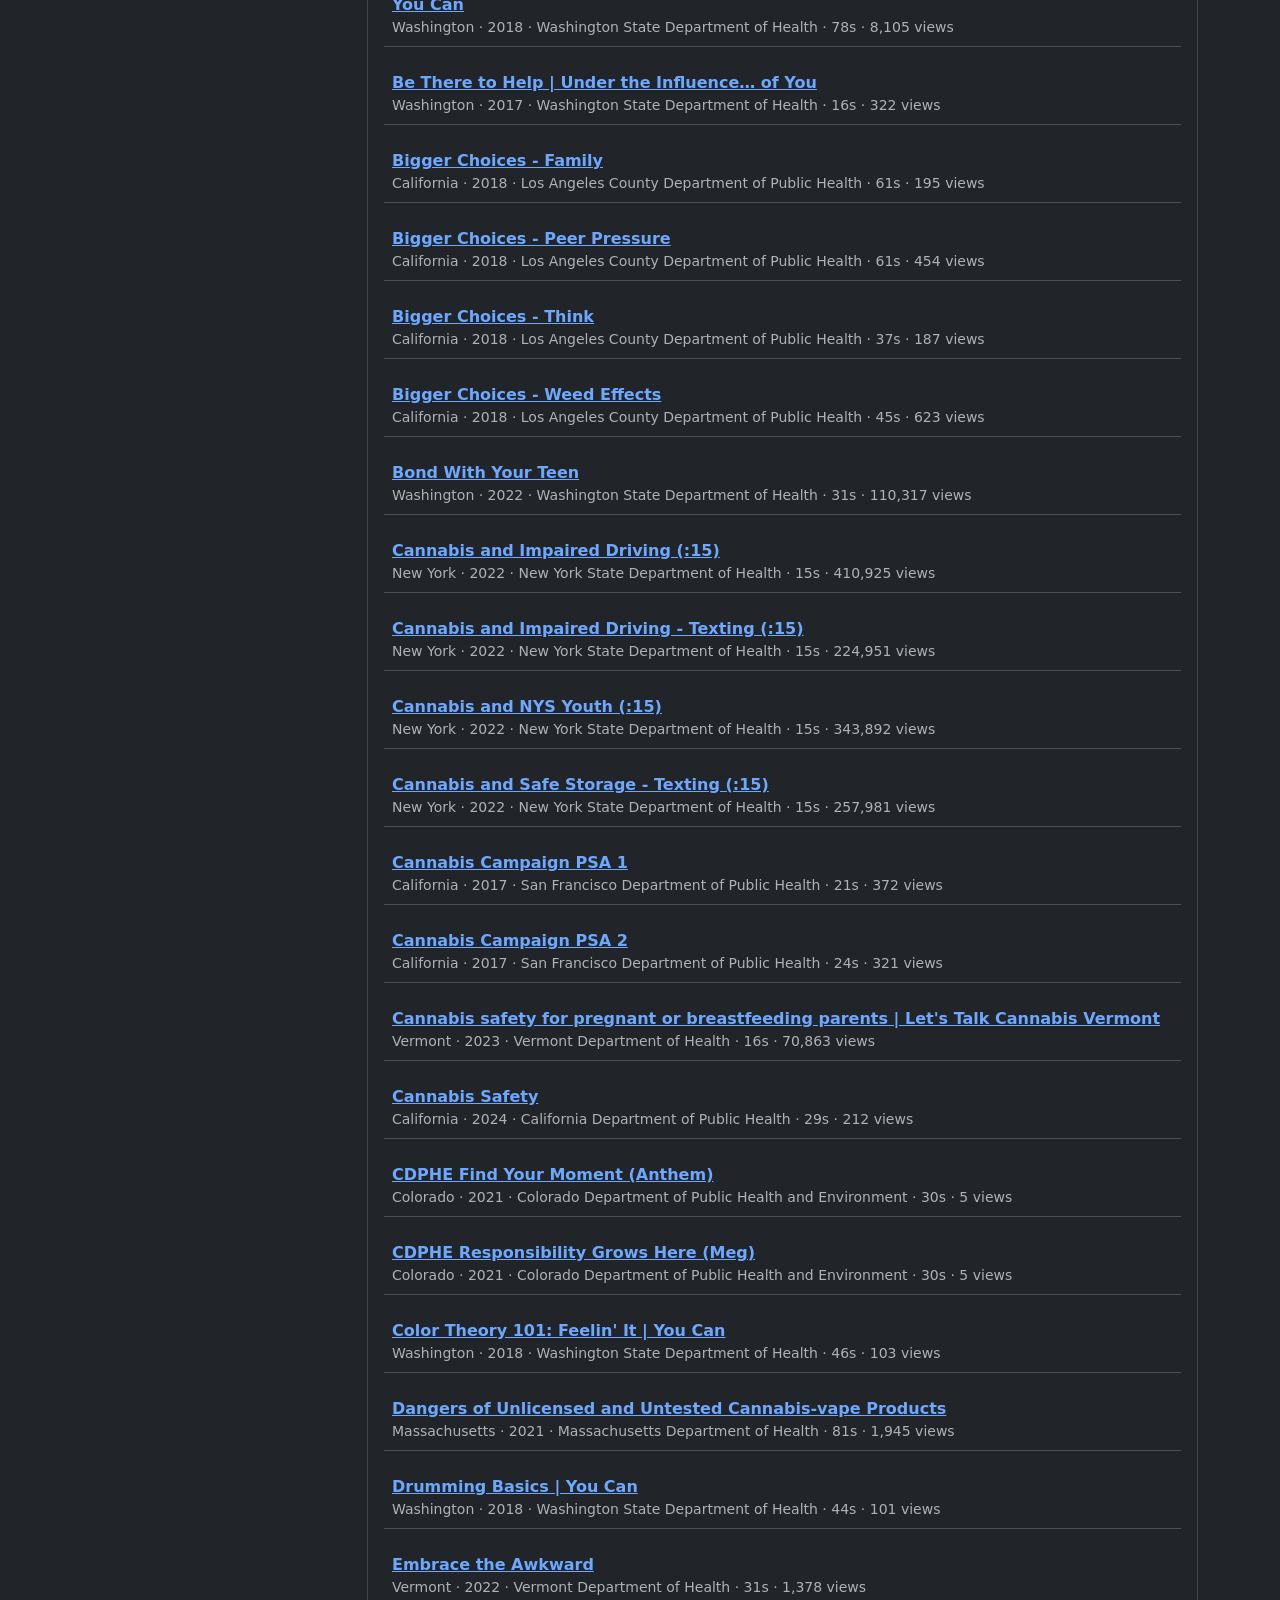
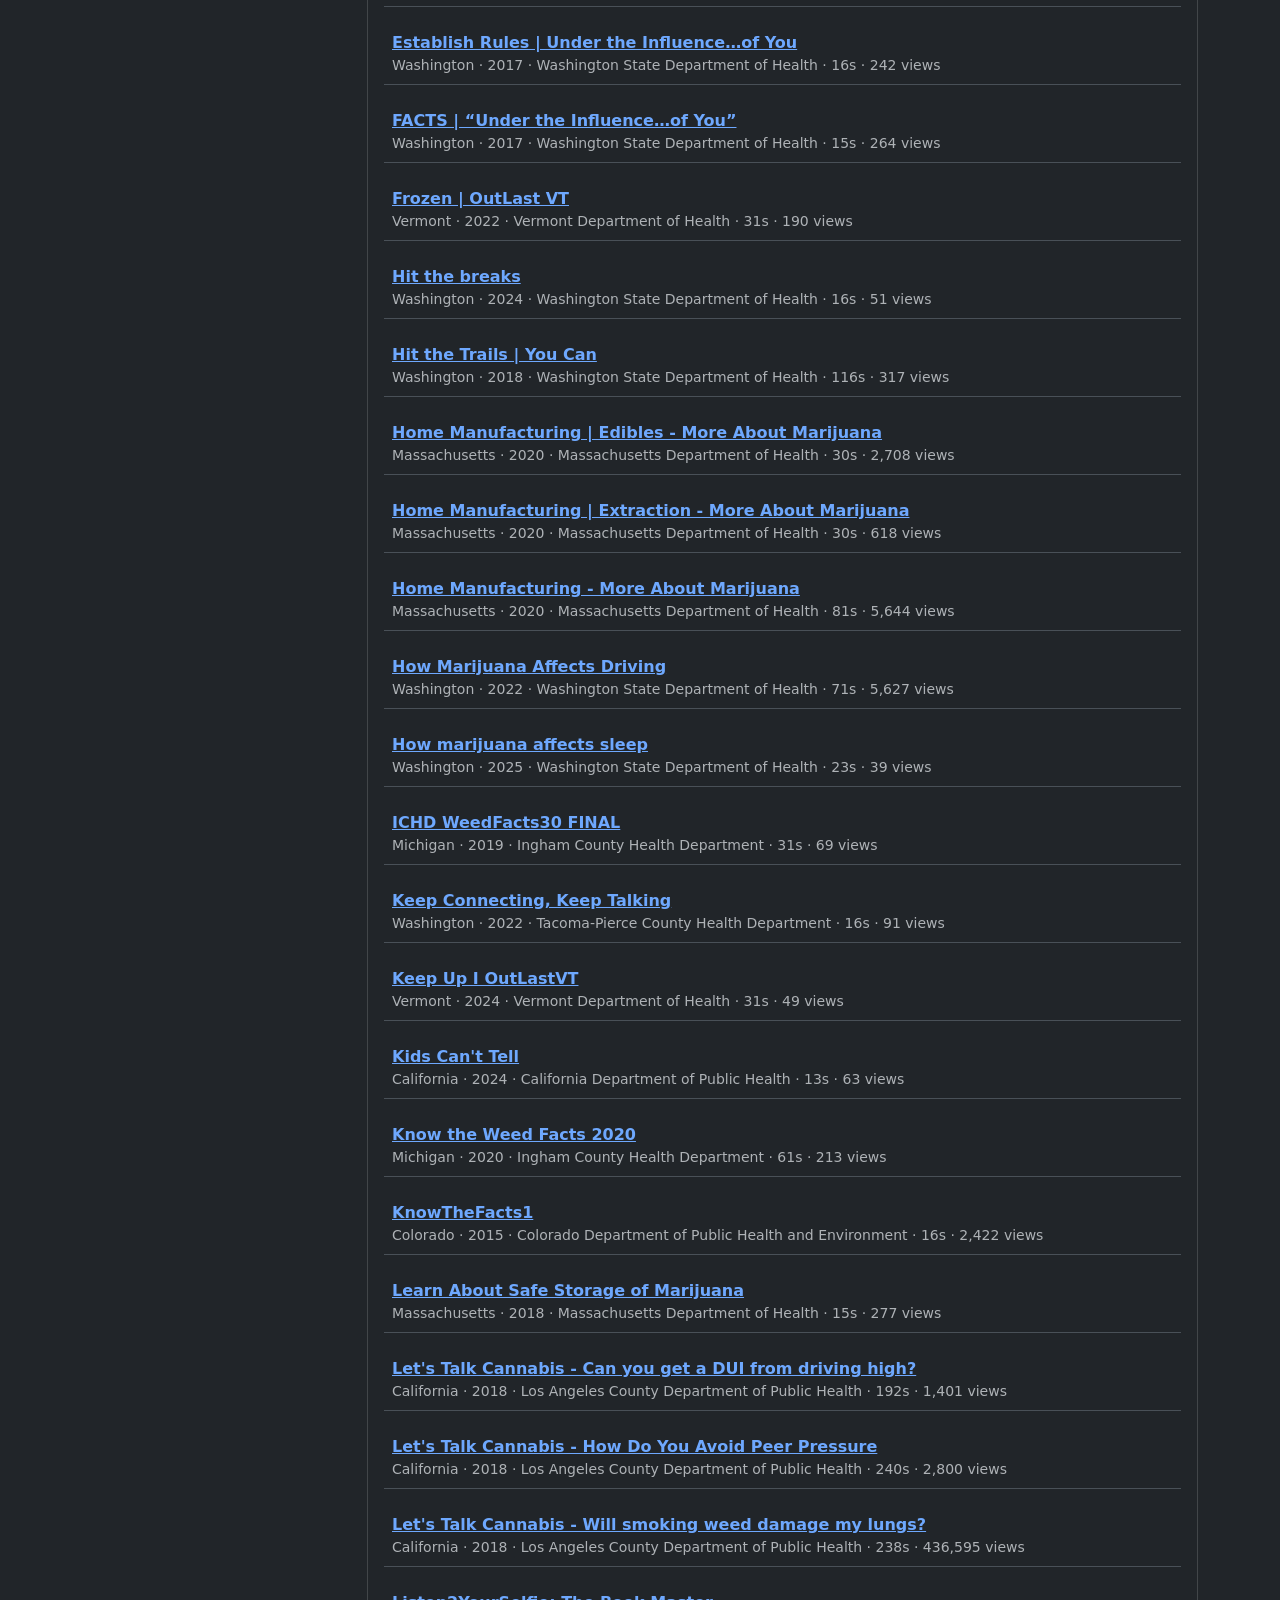
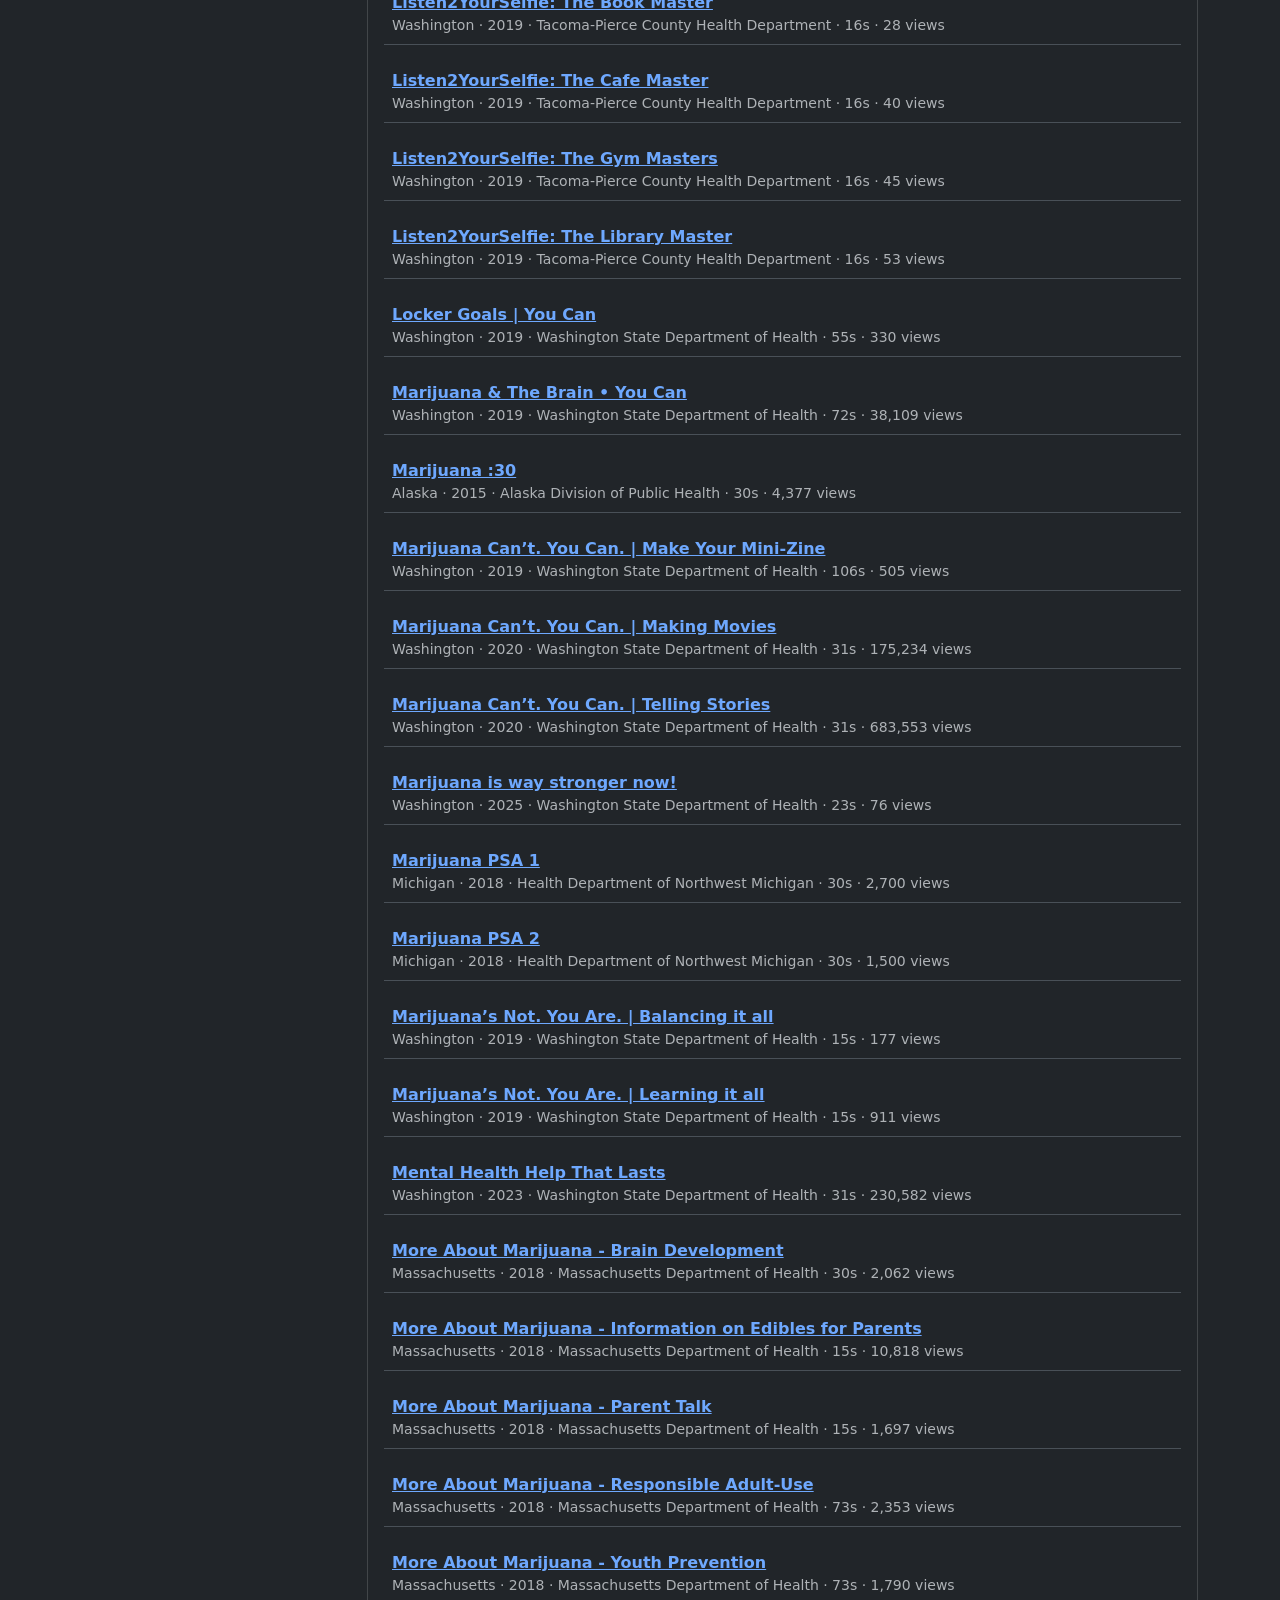
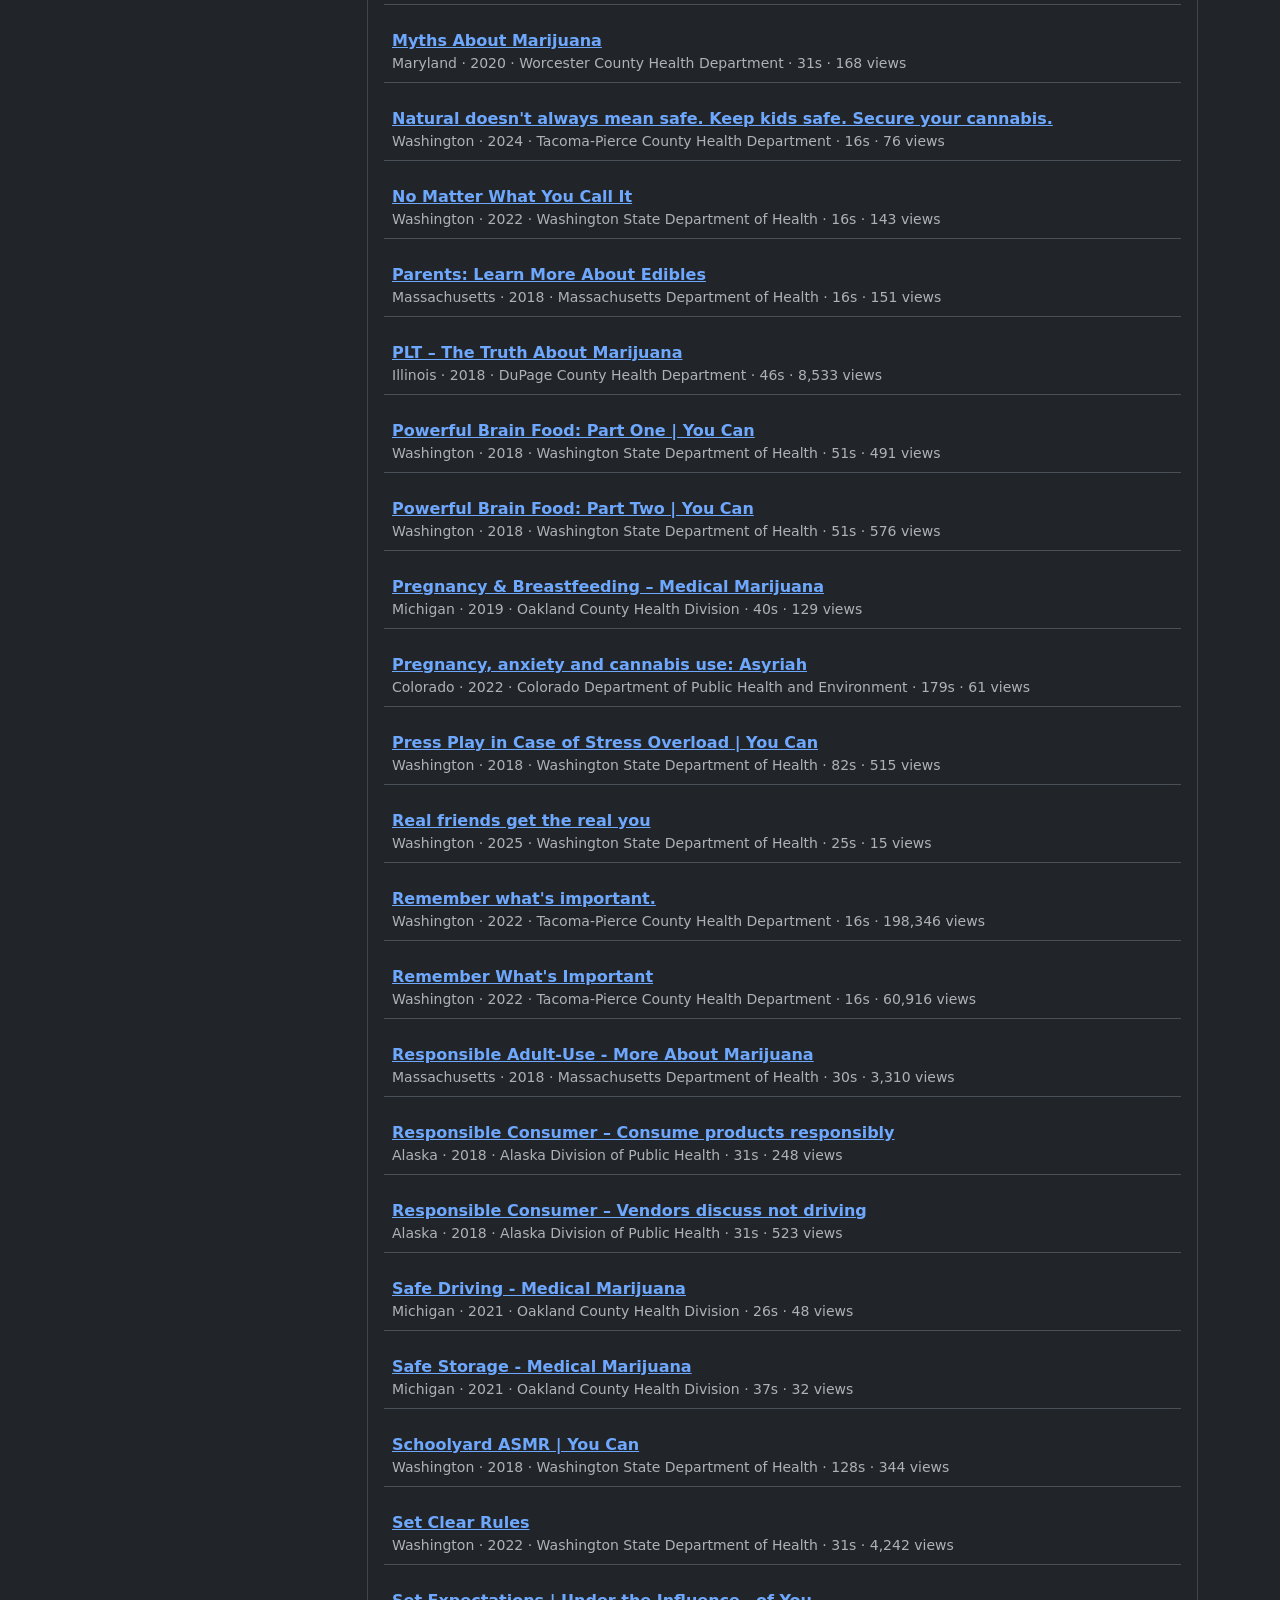
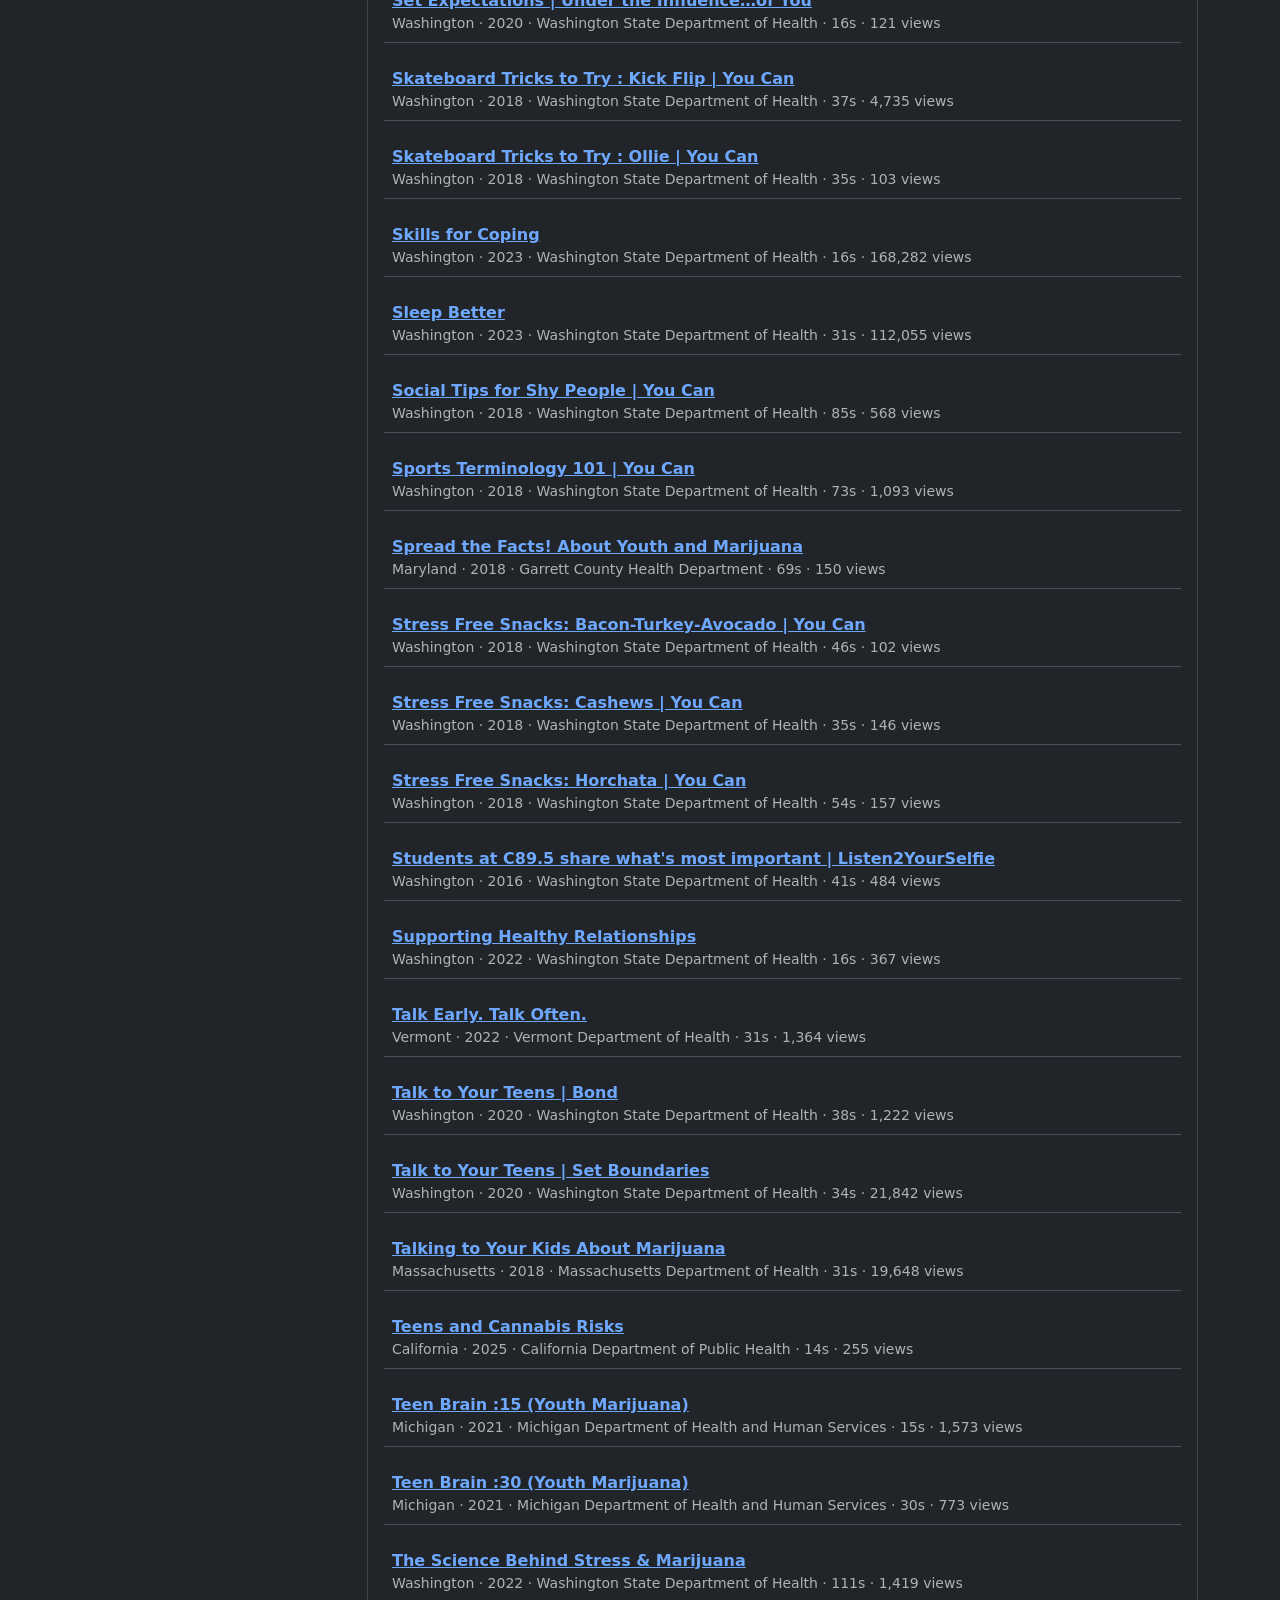
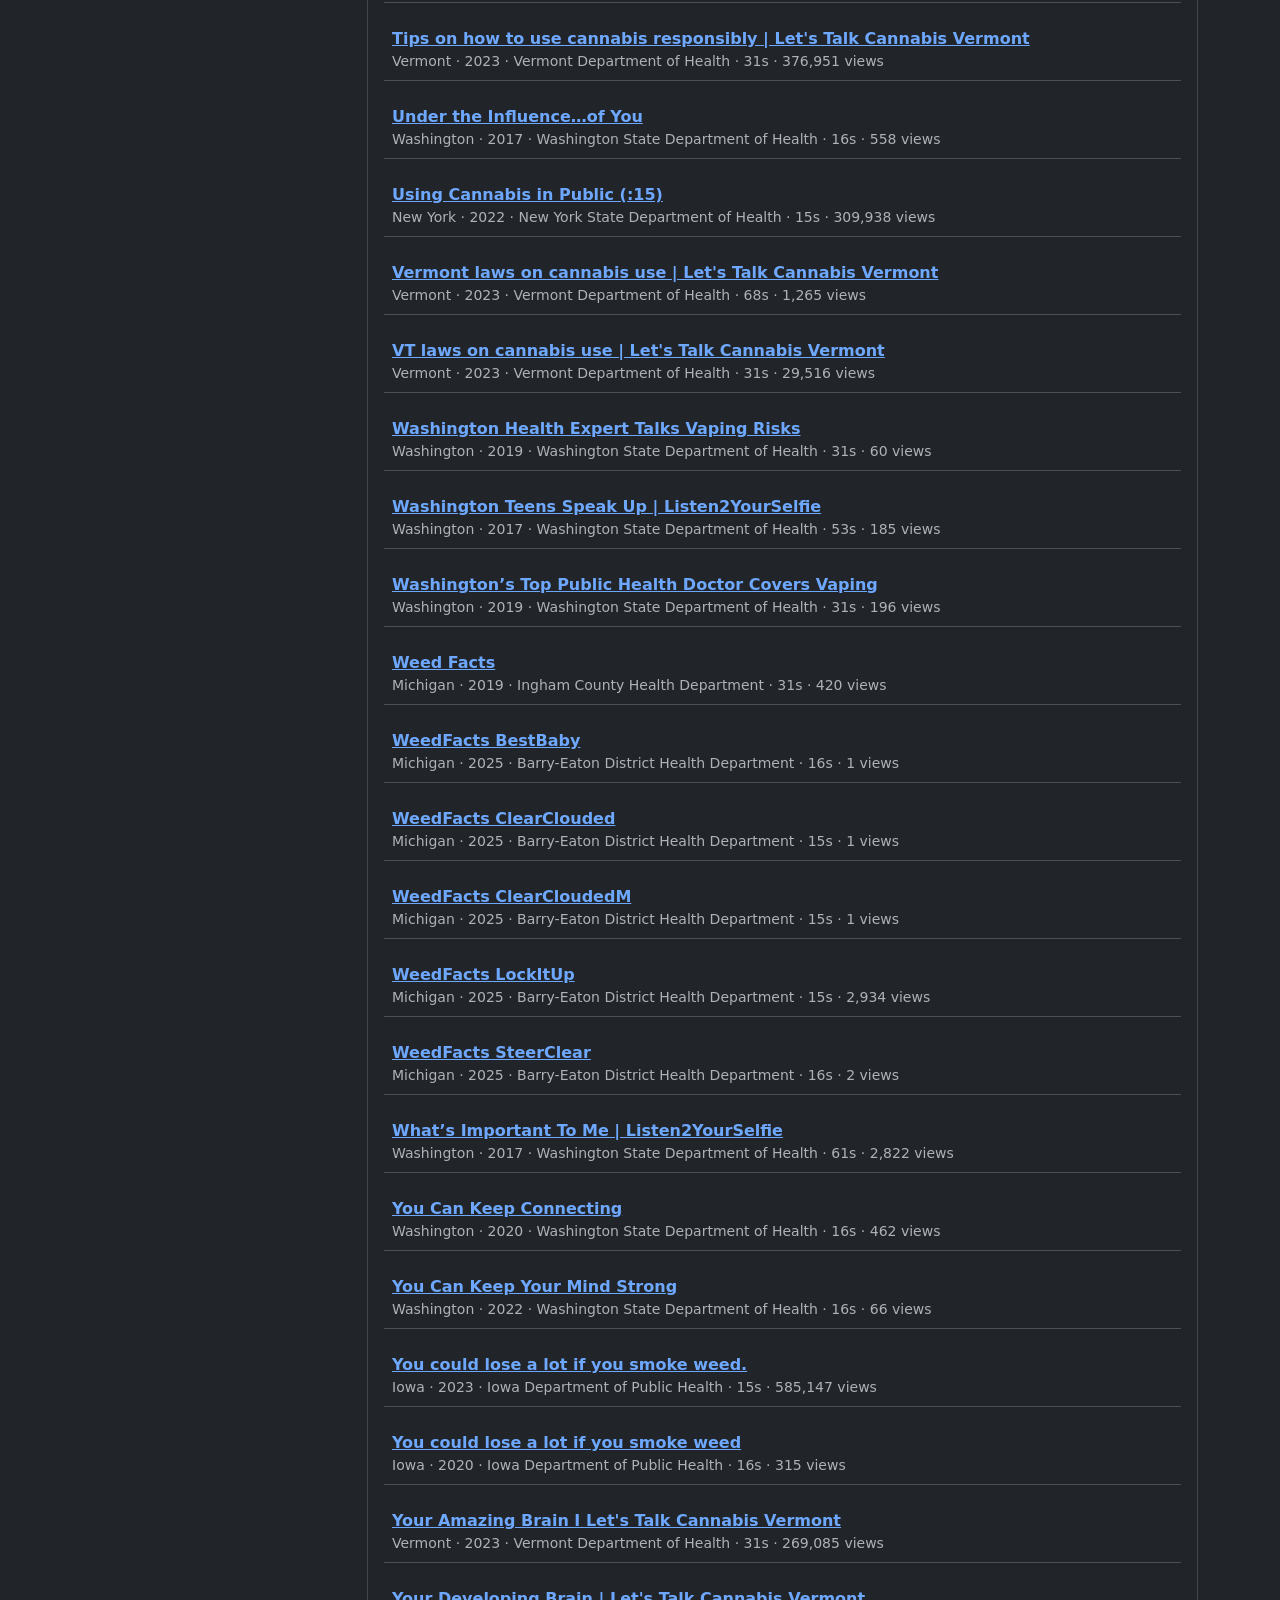
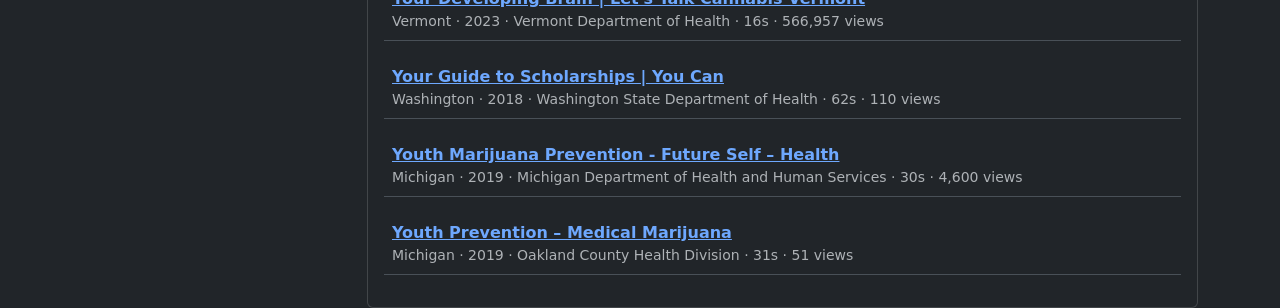
==== commit 09dcf3ce: "improved ux of archive" ====
--- a/cannabis-psa-archive/index.html
+++ b/cannabis-psa-archive/index.html
@@ -8,6 +8,7 @@
   <meta property="og:title" content="Cannabis PSA Archive">
   <meta name="viewport" content="width=device-width,initial-scale=1" />
   <link href="/css/bootstrap.min.css" rel="stylesheet" />
+  <link rel="stylesheet" href="https://cdn.jsdelivr.net/npm/bootstrap-icons@1.11.1/font/bootstrap-icons.css">
   <link rel="canonical" href="https://anyunchatterjee.com/cannabis-psa-archive/index.html" />
   <title>cannabis psa archive</title>
 </head>
@@ -15,76 +16,147 @@
 <body>
   <div class="container">
     <nav class="navbar navbar-expand-lg">
-      <a class="navbar-brand"><h1>anyun chatterjee</h1></a>
+      <a class="navbar-brand" href="index.html"><h1>Cannabis PSA Archive</h1></a>
       <button class="navbar-toggler" type="button" data-bs-toggle="collapse" data-bs-target="#navbarNavDropdown"
         aria-controls="navbarNavDropdown" aria-expanded="false" aria-label="Toggle navigation">
         <span class="navbar-toggler-icon"></span>
       </button>
       <div class="collapse navbar-collapse" id="navbarNavDropdown">
         <ul class="navbar-nav ms-auto mb-2 mb-lg-0">
-          <li class="nav-item"><a class="nav-link" href="/index.html">home</a></li>
-          <li class="nav-item"><a class="nav-link" href="/teaching.html">teaching</a></li>
-          <li class="nav-item"><a class="nav-link active" aria-current="page" href="/cannabis-psa-archive/index.html">cannabis psas</a></li>
-          <li class="nav-item"><a class="nav-link" href="/blog.html">blog</a></li>
-          <li class="nav-item"><a class="nav-link" href="/docs/anyun-chatterjee_CV.pdf" target="_blank">cv</a></li>
+          <li class="nav-item">
+            <a class="nav-link" href="/index.html">
+              <i class="bi bi-arrow-left"></i> Return to anyunchatterjee.com
+            </a>
+          </li>
         </ul>
       </div>
     </nav>
   </div>
 
   <div class="container mt-4">
-    <h5>this page is a searchable collection of <b>142</b> educational videos about cannabis made by american public health departments.</h5>
-    <p class="text-muted">the creation of this archive was supported in part by a summer research grant from temple university to study the rhetoric of public health institutions.</p>
-    <div class="row">
-      <div class="col-md-3">
-        <div class="mb-3">
-  <label for="state-filter" class="form-label">State</label>
-  <select id="state-filter" class="form-select">
-    <option value="">All</option>
-  </select>
-</div>
+    <div class="row mb-4">
+      <div class="col-12">
+        <h4 class="mb-2">Welcome to the Cannabis PSA Archive</h4>
+        <p class="text-muted">This archive of videos made by American public health videos is shared in this public, sortable, and downloadable form in hopes that other researchers will find value in this collection.</p>
+      </div>
+    </div>
 
-<div class="mb-3">
-  <label for="year-filter" class="form-label">Year</label>
-  <select id="year-filter" class="form-select">
-    <option value="">All</option>
-  </select>
-</div>
+    <div class="row filters-and-videos">
+      <div class="col-md-3 filters-section">
+        <!-- Dataset Download and Citation Card -->
+        <div class="card bg-dark mb-4">
+          <div class="card-body">
+            <div class="d-flex justify-content-between align-items-center mb-3">
+              <div>
+                <h6 class="card-title mb-0">Dataset</h6>
+                <small class="text-muted">Download the complete archive data in JSON format</small>
+              </div>
+              <a href="index.json" download class="btn btn-sm btn-outline-primary">
+                Download JSON
+              </a>
+            </div>
+            <hr class="opacity-25">
+            <div class="mt-3">
+              <h6 class="card-subtitle mb-2">How to Cite (APA)</h6>
+              <div class="citation-formats">
+                <div class="mb-2">
+                  <p class="text-muted small mb-2">
+                    Chatterjee, A. (2025). Cannabis PSA Archive [Data set]. https://anyunchatterjee.com/cannabis-psa-archive/
+                  </p>
+                </div>
+              </div>
+            </div>
+          </div>
+        </div>
 
-<div class="mb-3">
-  <label for="length-filter" class="form-label">Length</label>
-  <select id="length-filter" class="form-select">
-    <option value="">All</option>
-    <option value="short">Short (&lt;30s)</option>
-    <option value="medium">Medium (30–90s)</option>
-    <option value="long">Long (&gt;90s)</option>
-  </select>
-</div>
+        <!-- Filters Card -->
+        <div class="card bg-dark">
+          <div class="card-body">
+            <div class="d-flex justify-content-between align-items-center mb-3">
+              <h6 class="card-title mb-0">Filter Videos</h6>
+              <span class="text-muted small" id="video-count">142 videos</span>
+            </div>
+            
+            <div class="mb-2">
+              <label for="state-filter" class="form-label small">State</label>
+              <select id="state-filter" class="form-select form-select-sm">
+                <option value="">All</option>
+              </select>
+            </div>
 
-<div class="mb-3">
-  <label for="views-filter" class="form-label">Views</label>
-  <select id="views-filter" class="form-select">
-    <option value="">All</option>
-    <option value="low">Low (&lt;500)</option>
-    <option value="med">Medium (500–5000)</option>
-    <option value="high">High (&gt;5000)</option>
-  </select>
-</div>
+            <div class="mb-2">
+              <label for="year-filter" class="form-label small">Year</label>
+              <select id="year-filter" class="form-select form-select-sm">
+                <option value="">All</option>
+              </select>
+            </div>
 
-<div class="mb-3">
-  <label for="dept-filter" class="form-label">Department</label>
-  <select id="dept-filter" class="form-select">
-    <option value="">All</option>
-  </select>
-</div>
-        <small class="text-muted">
-            <p>these videos were archived on june 2, 2025. please reach out if you have a video which should be included!</p>
-            <p>my email address is [anyunchatterjee] [at] [gmail] [dot] [com].</p>
-            <i>last updated 8/3/25</i>
-        </small>
+            <div class="mb-2">
+              <label for="length-filter" class="form-label small">Length</label>
+              <select id="length-filter" class="form-select form-select-sm">
+                <option value="">All</option>
+                <option value="short">Short (&lt;30s)</option>
+                <option value="medium">Medium (30–90s)</option>
+                <option value="long">Long (&gt;90s)</option>
+              </select>
+            </div>
+
+            <div class="mb-2">
+              <label for="views-filter" class="form-label small">Views</label>
+              <select id="views-filter" class="form-select form-select-sm">
+                <option value="">All</option>
+                <option value="low">Low (&lt;500)</option>
+                <option value="med">Medium (500–5000)</option>
+                <option value="high">High (&gt;5000)</option>
+              </select>
+            </div>
+
+            <div class="mb-3">
+              <label for="dept-filter" class="form-label small">Department</label>
+              <select id="dept-filter" class="form-select form-select-sm">
+                <option value="">All</option>
+              </select>
+            </div>
+
+            <button id="reset-filters" class="btn btn-secondary btn-sm w-100">Reset All Filters</button>
+          </div>
+        </div>
+
+        <!-- About Card -->
+        <div class="card bg-dark mt-4">
+          <div class="card-body">
+            <p class="mb-3">This archive was created by Anyun Chatterjee on June 2, 2025, with grant support from Temple University.
+            <hr class="opacity-25">
+            <div class="mt-3">
+              <p class="text-muted small mb-2">Please reach out if you have a video which should be included!</p>
+              <p class="text-muted small mb-2">My email address is [anyunchatterjee] [at] [gmail] [dot] [com].</p>
+              <p class="text-muted small mb-0"><i>Last updated 11/6/25</i></p>
+            </div>
+          </div>
+        </div>
       </div>
       <div class="col-md-9">
-        <div id="video-list" class="mt-2"></div>
+        <div class="card bg-dark h-100">
+          <div class="card-body">
+            <div class="d-flex justify-content-between align-items-center mb-3">
+              <h6 class="card-title mb-0">Videos</h6>
+              <div class="d-flex align-items-center">
+                <label for="sort-select" class="text-muted small me-2">Sort by:</label>
+                <select id="sort-select" class="form-select form-select-sm" style="width: auto;">
+                  <option value="title">Title (A-Z)</option>
+                  <option value="title-desc">Title (Z-A)</option>
+                  <option value="year">Year (Oldest)</option>
+                  <option value="year-desc">Year (Newest)</option>
+                  <option value="duration">Duration (Shortest)</option>
+                  <option value="duration-desc">Duration (Longest)</option>
+                  <option value="views">Views (Lowest)</option>
+                  <option value="views-desc">Views (Highest)</option>
+                </select>
+              </div>
+            </div>
+            <div id="video-list" class="video-container"></div>
+          </div>
+        </div>
       </div>
     </div>
   </div>
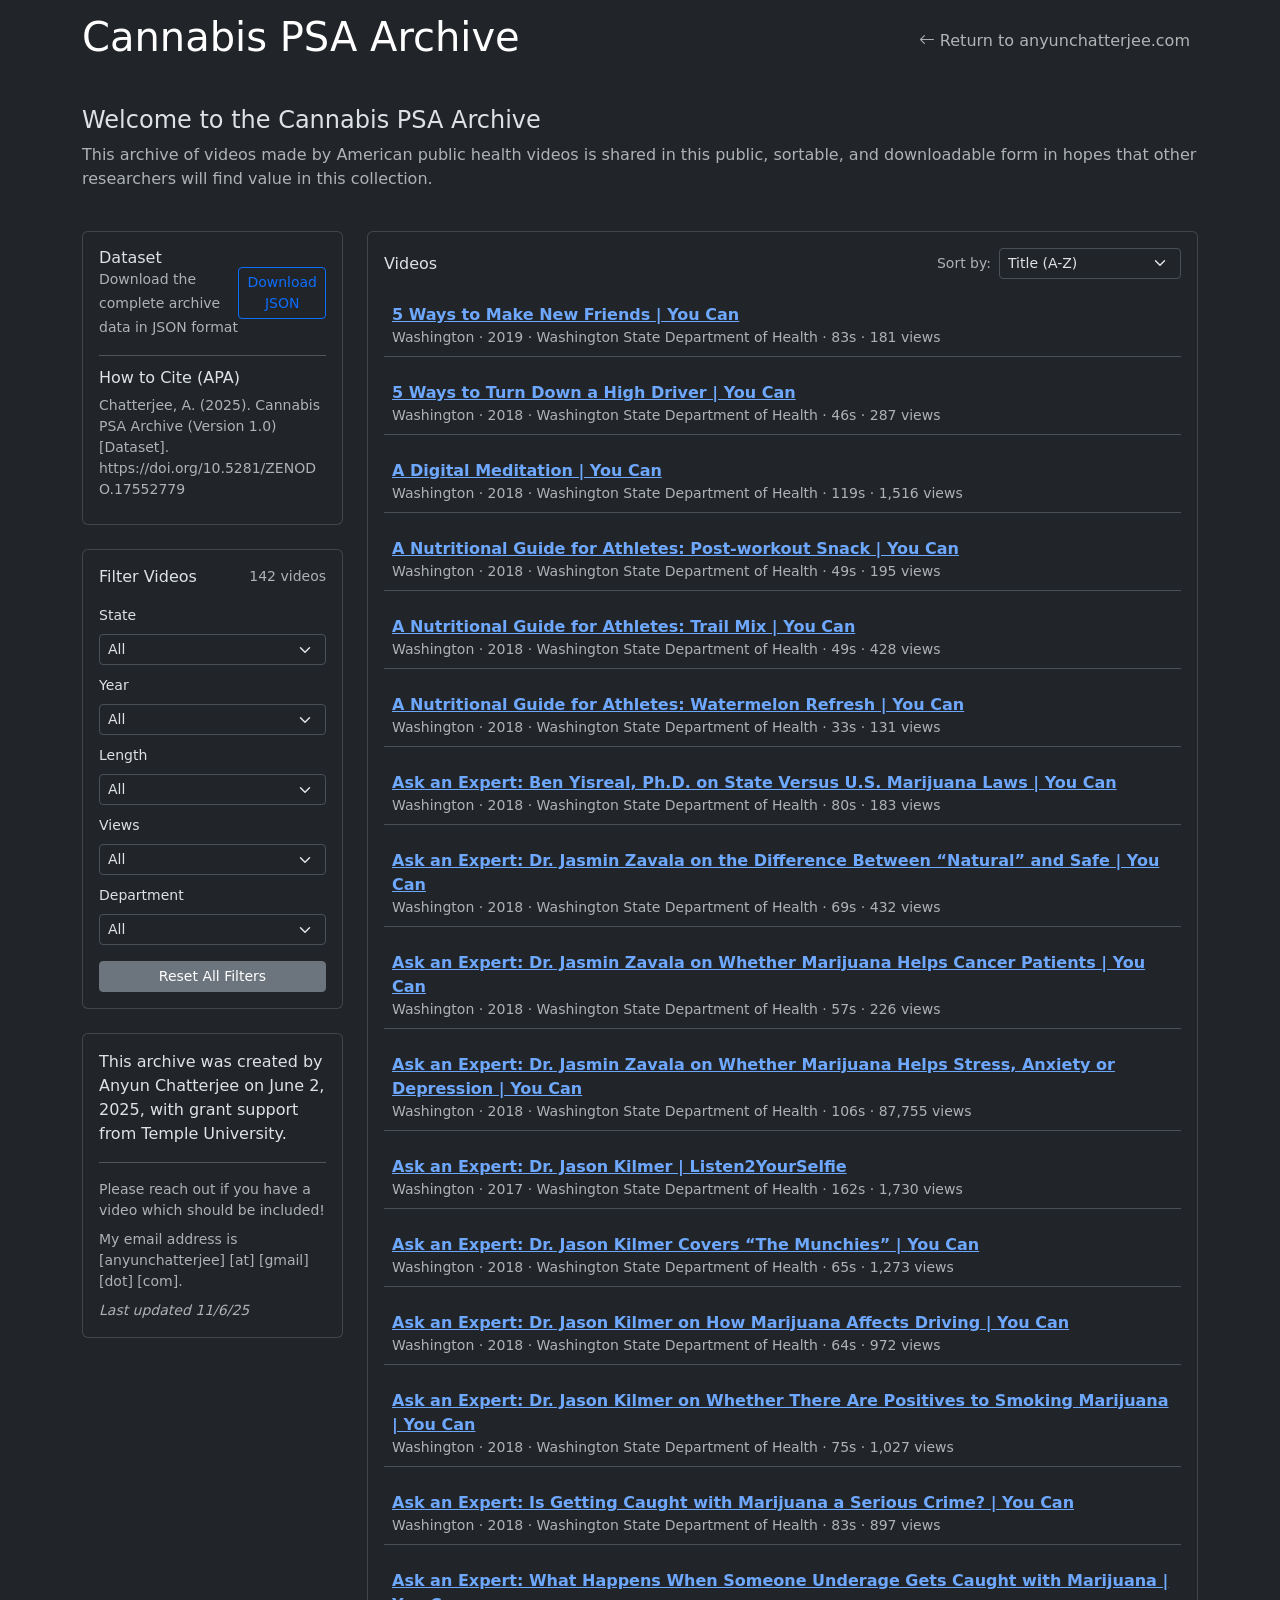
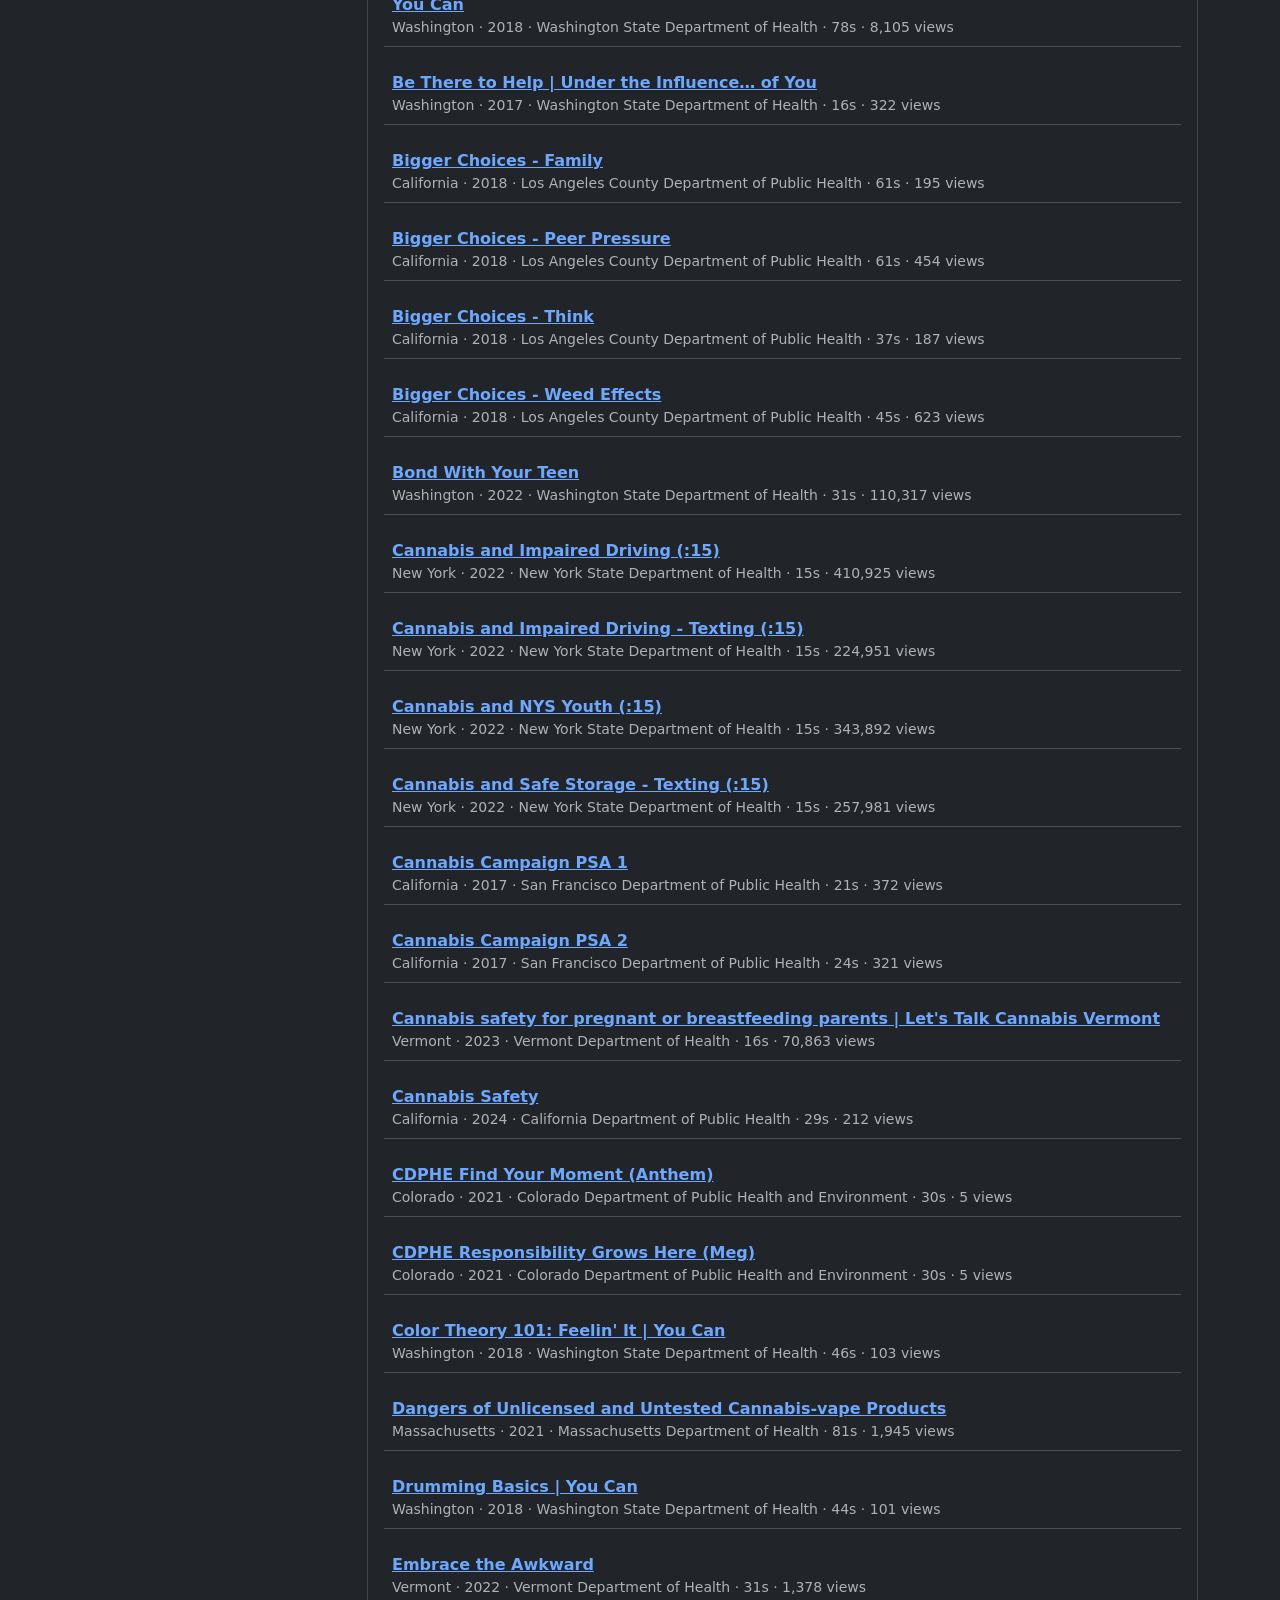
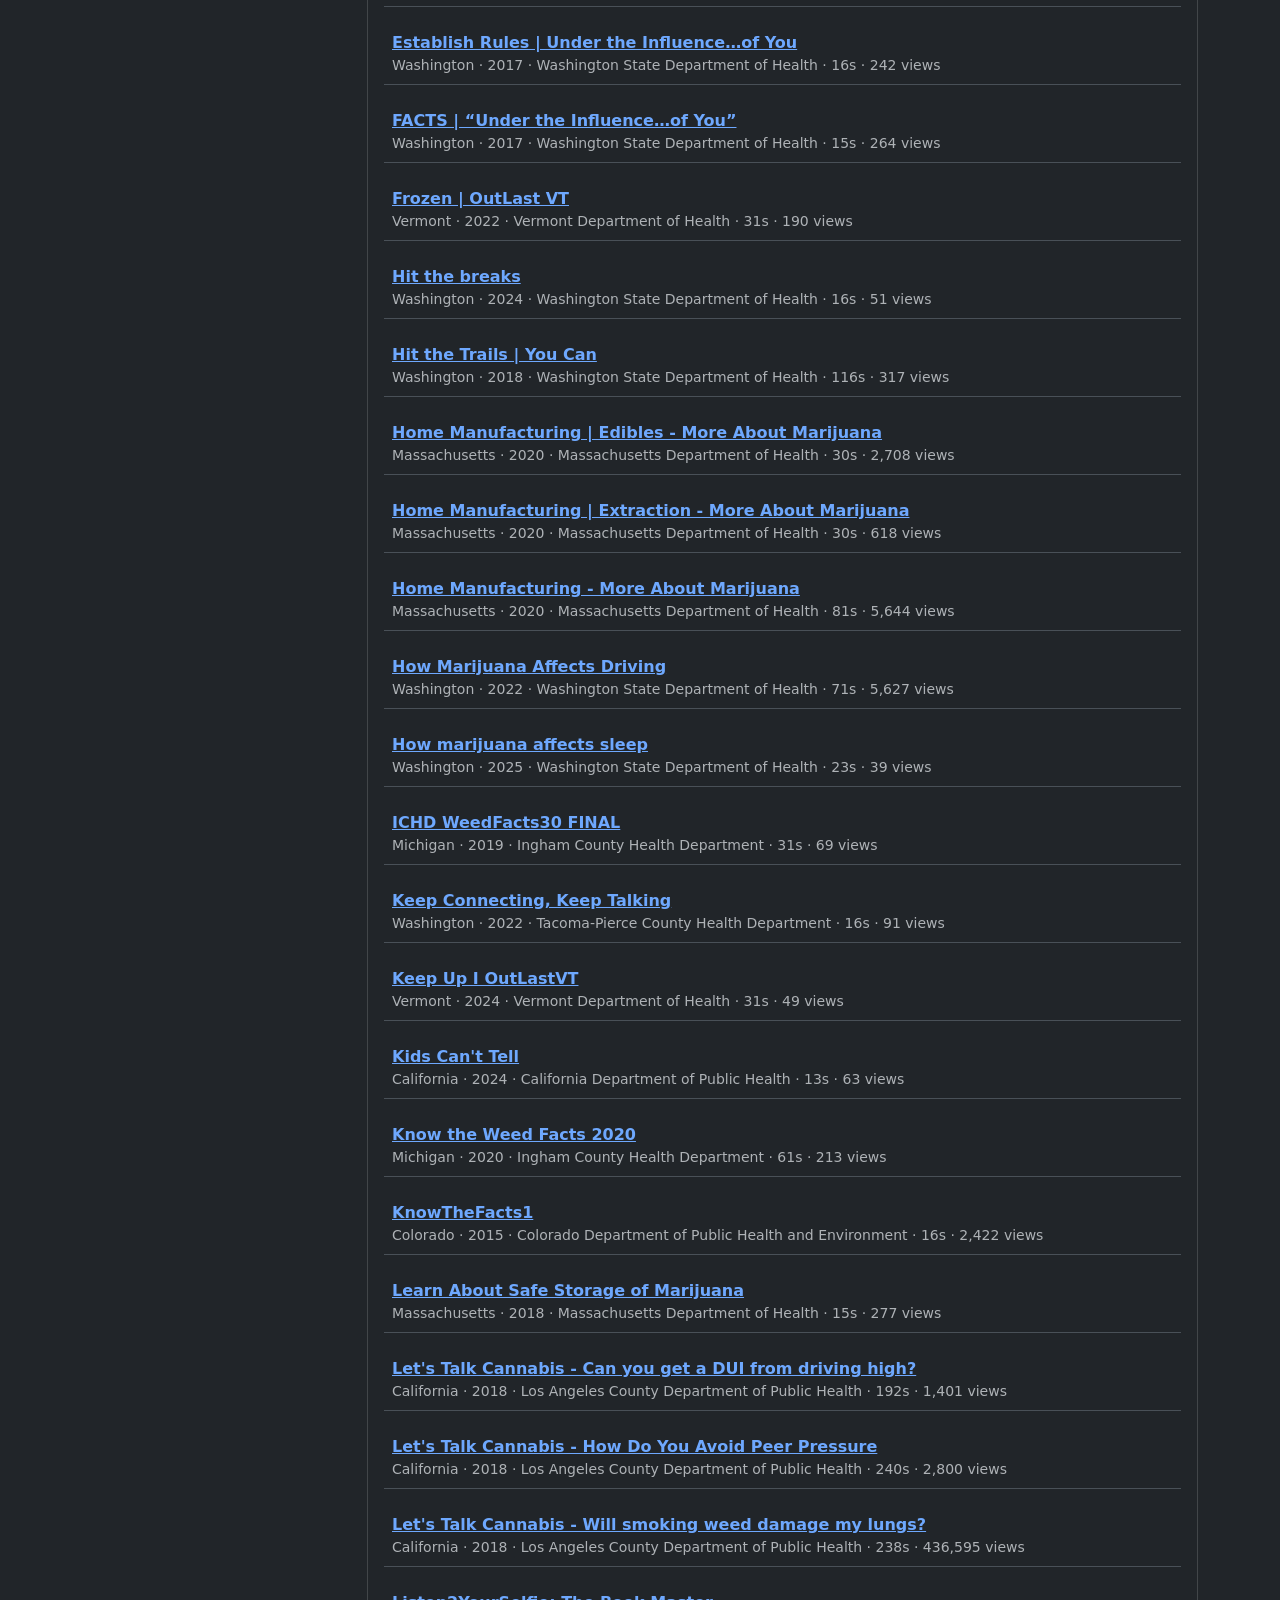
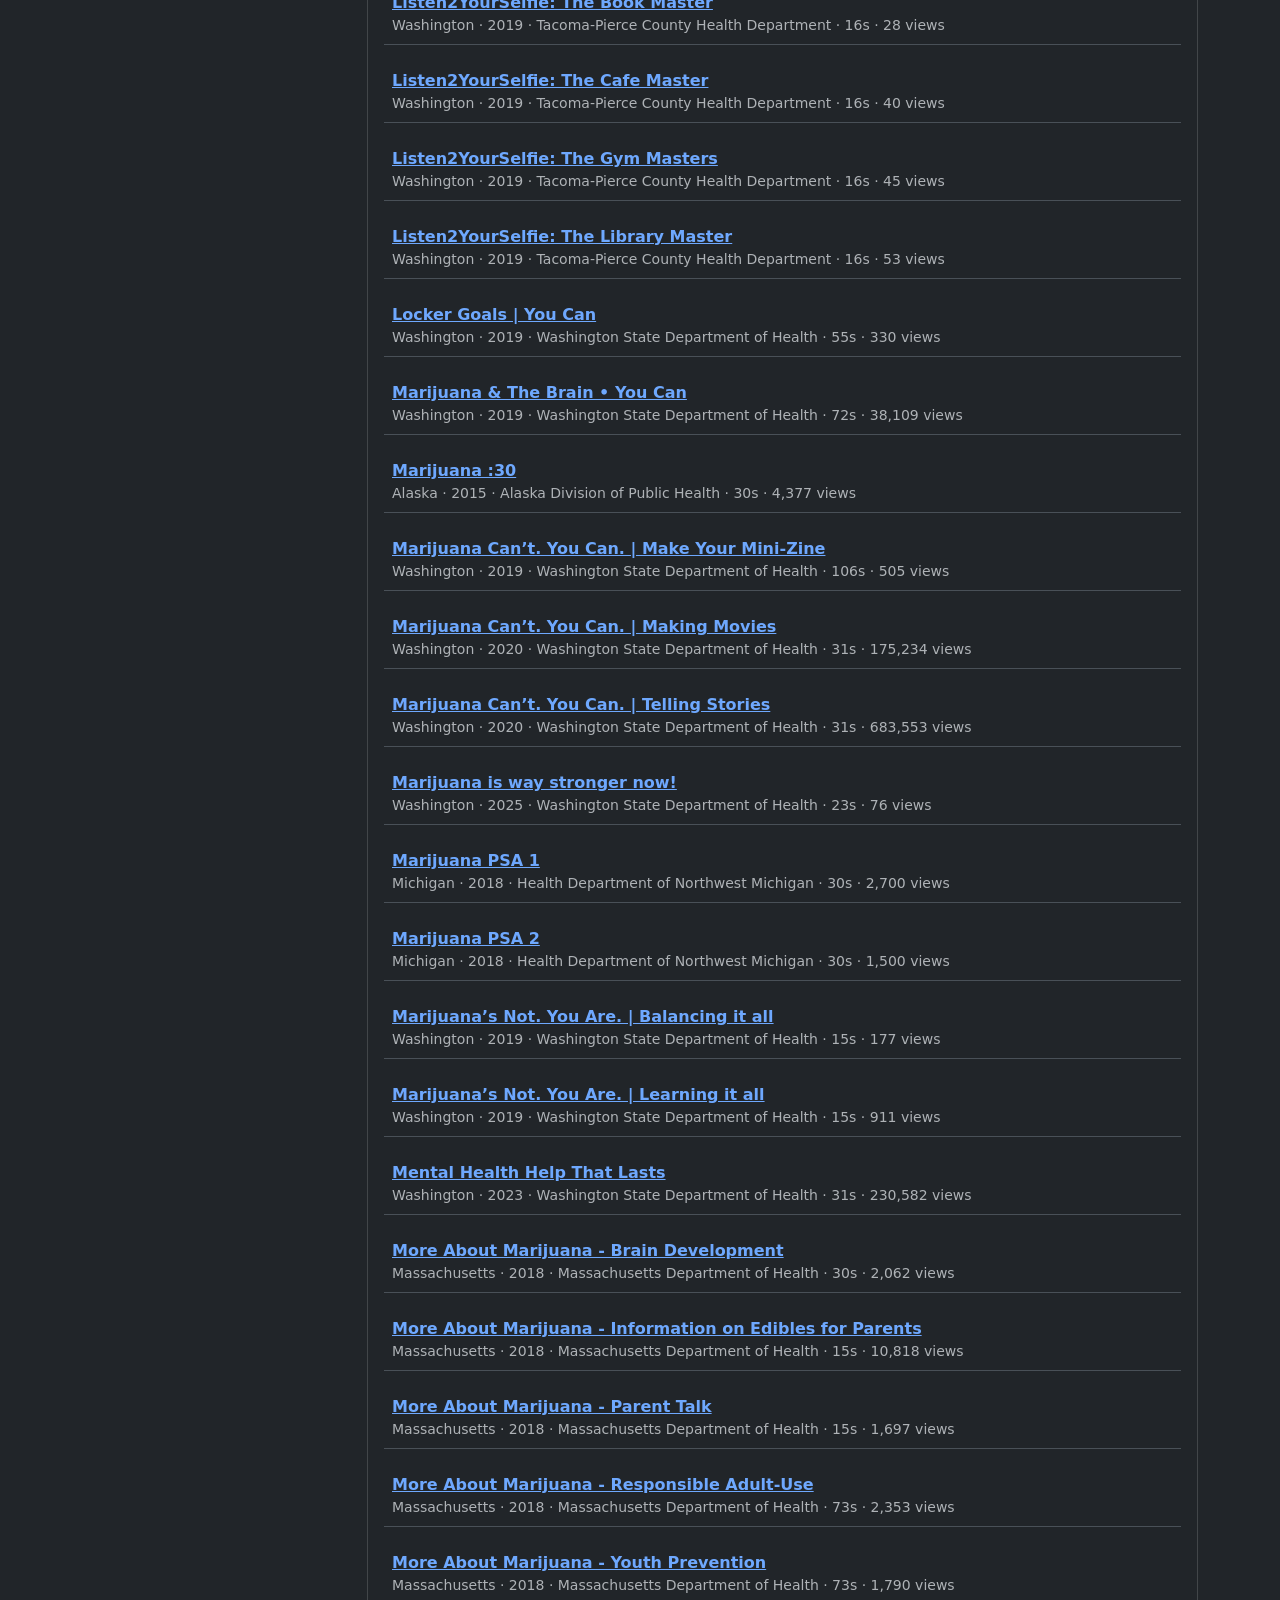
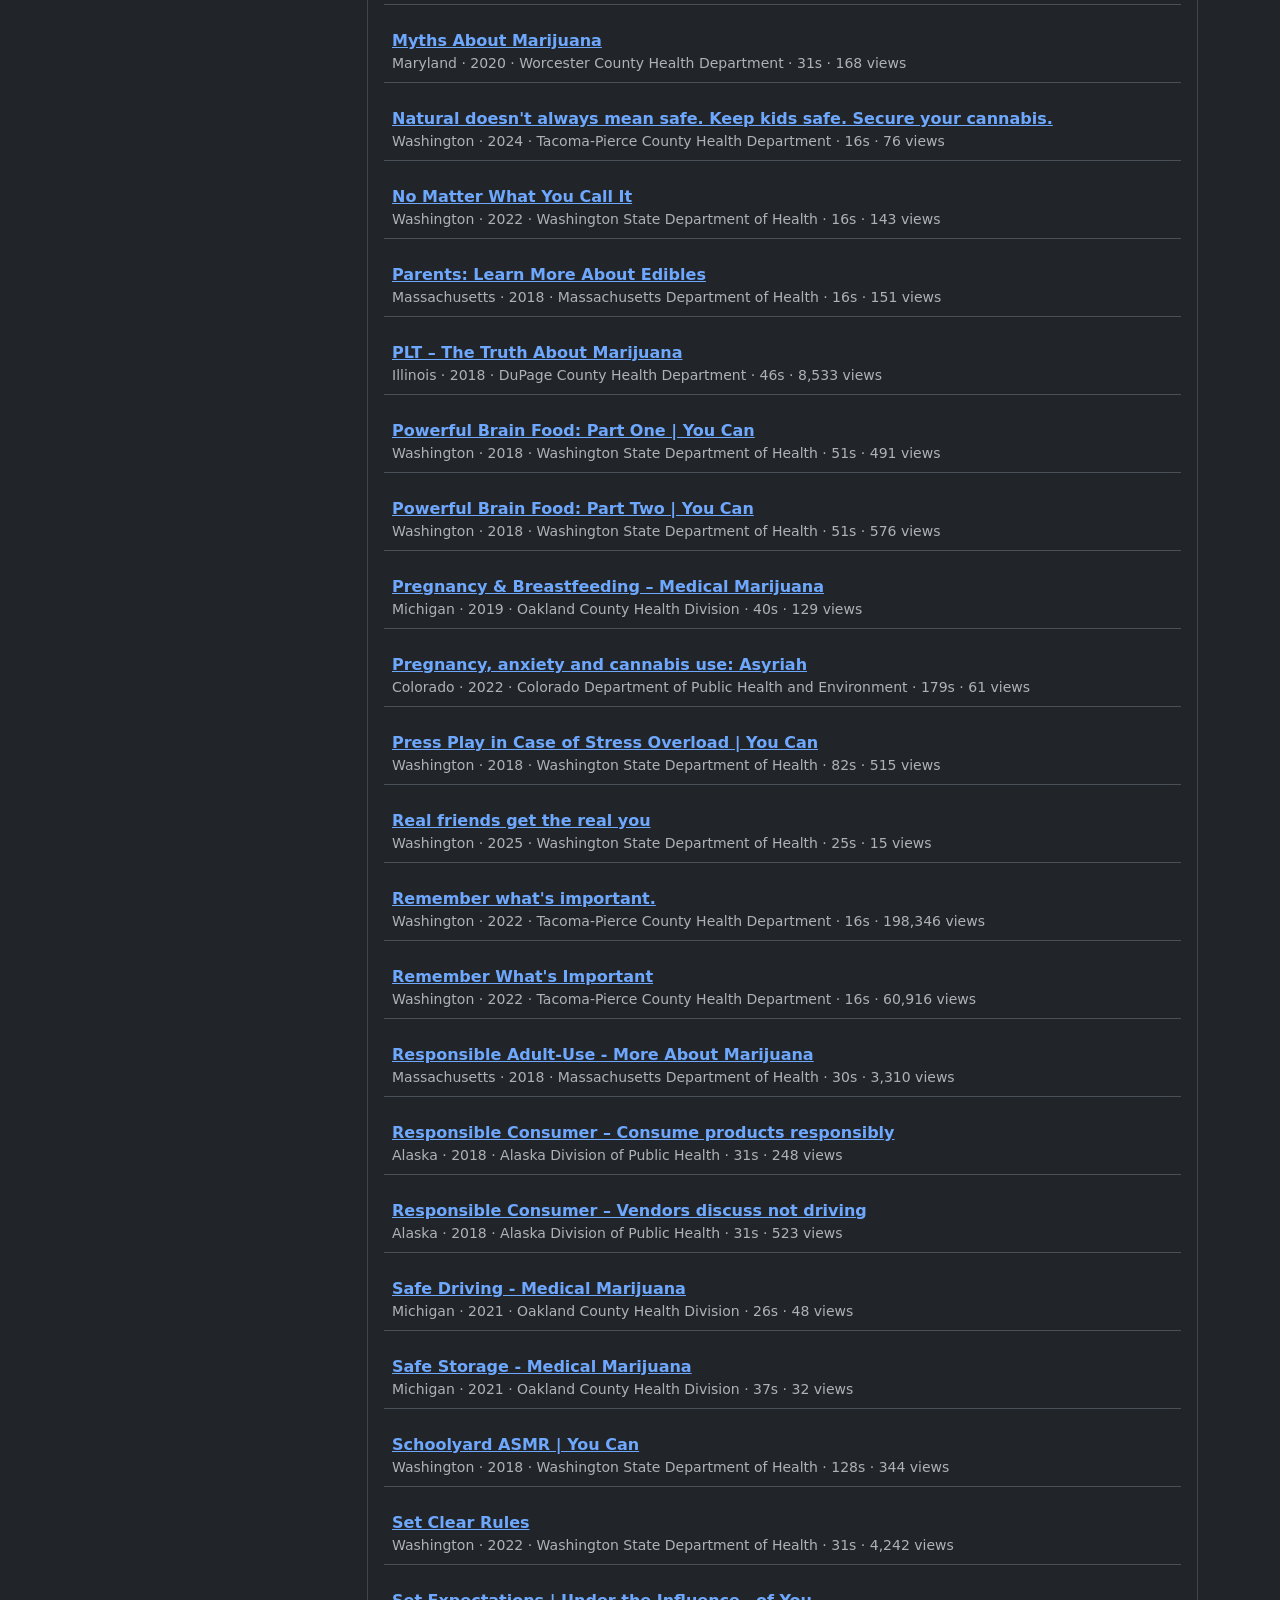
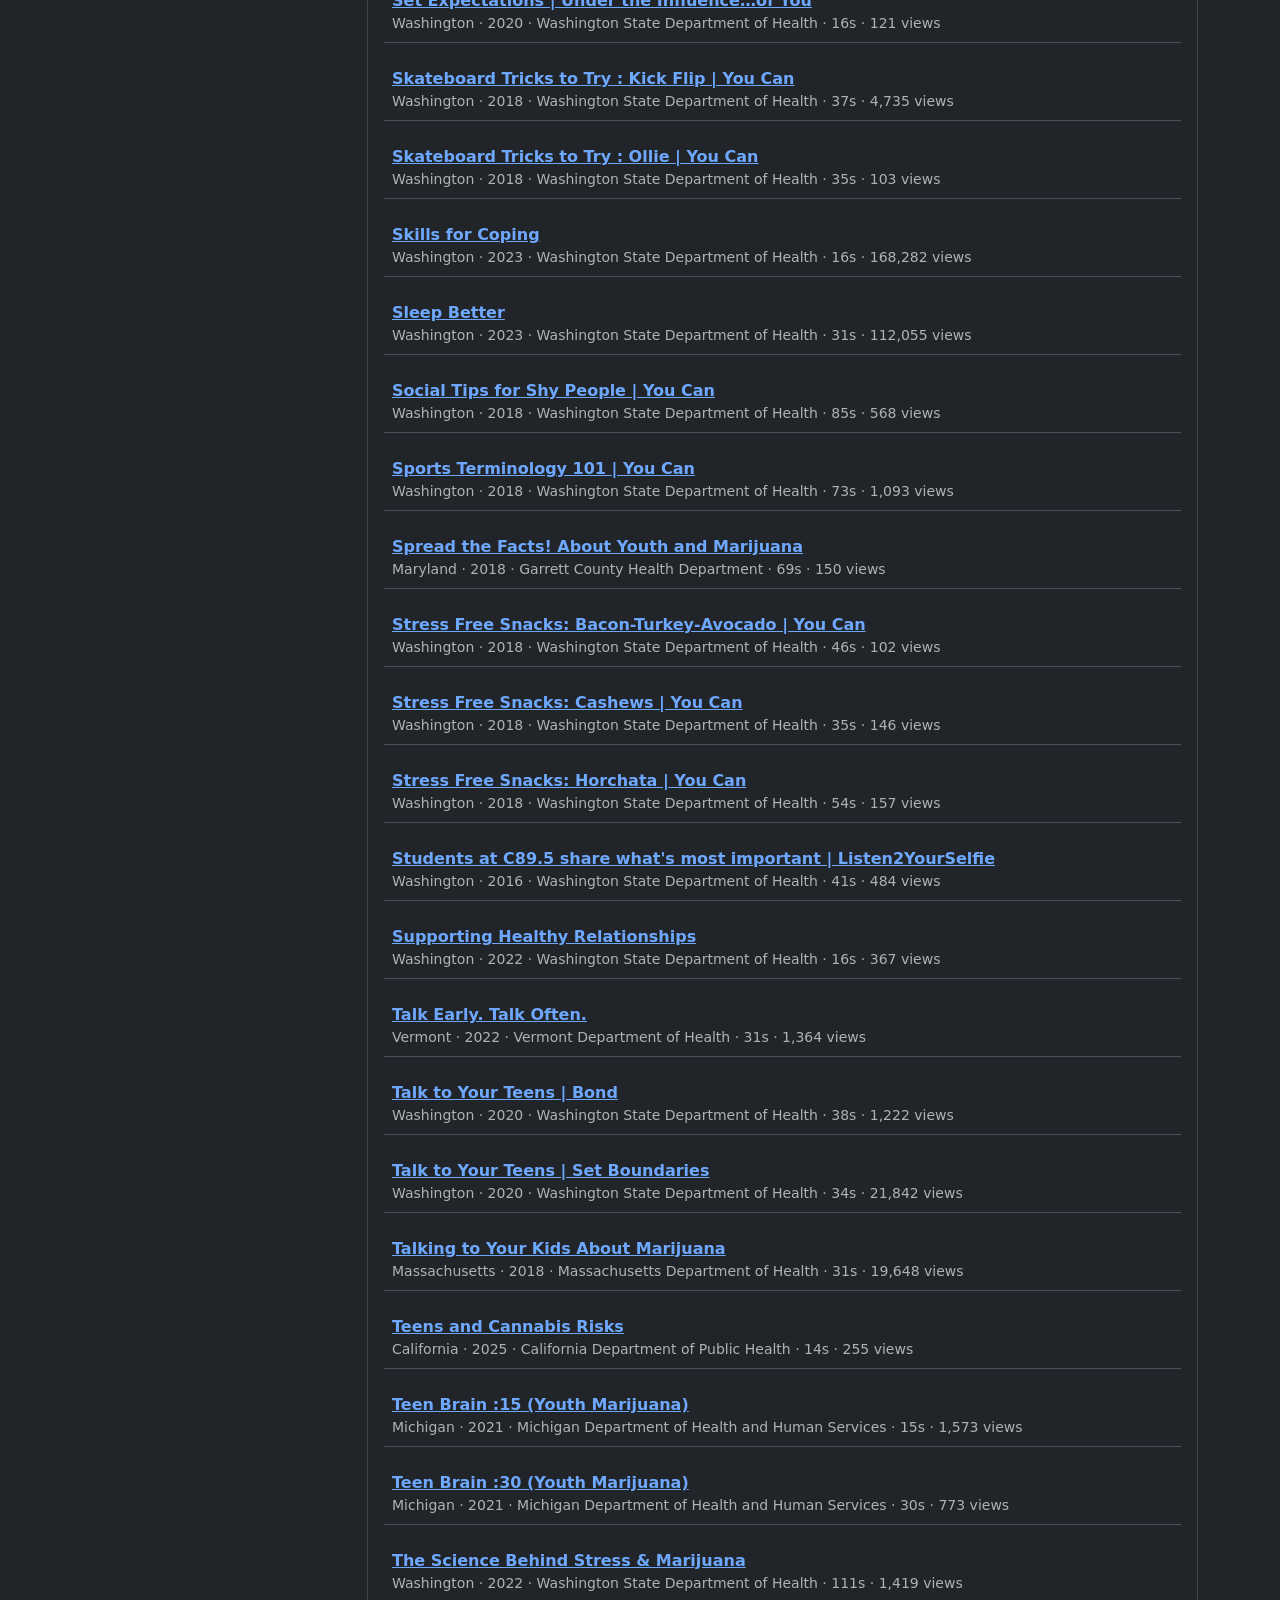
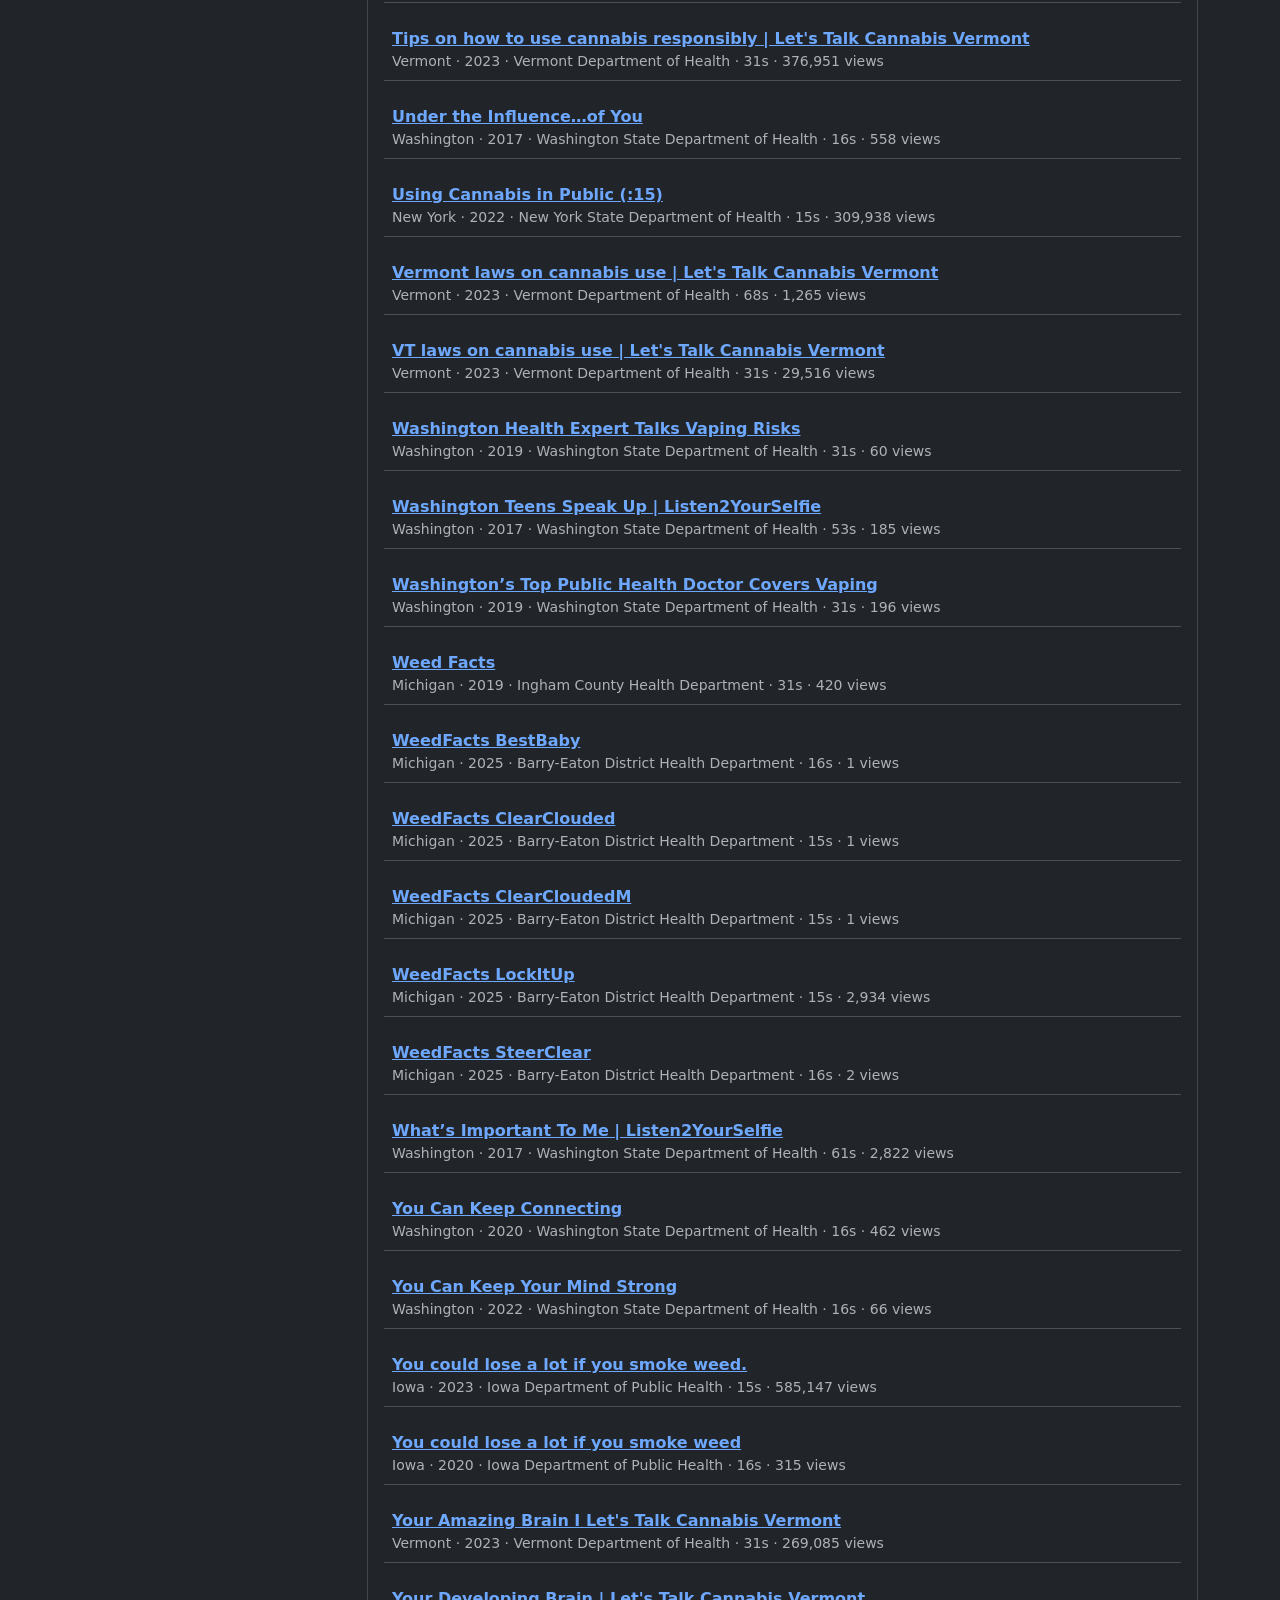
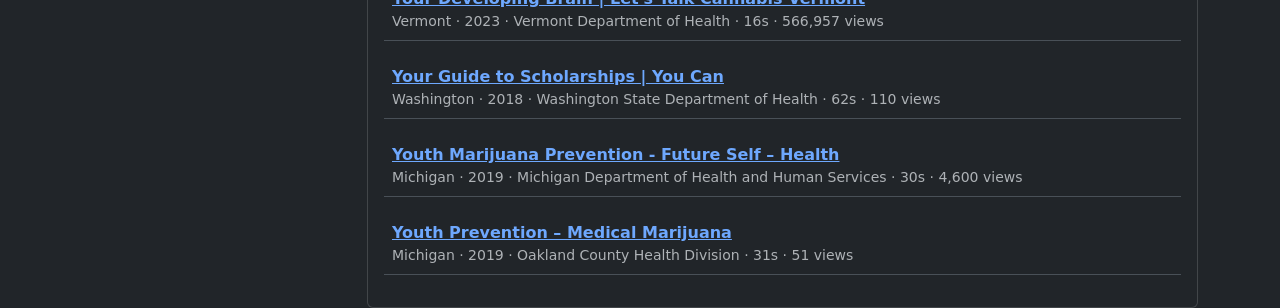
==== commit 2dd16f3f: "updated cv and site text with doi for psa archive" ====
--- a/cannabis-psa-archive/index.html
+++ b/cannabis-psa-archive/index.html
@@ -61,7 +61,7 @@
               <div class="citation-formats">
                 <div class="mb-2">
                   <p class="text-muted small mb-2">
-                    Chatterjee, A. (2025). Cannabis PSA Archive [Data set]. https://anyunchatterjee.com/cannabis-psa-archive/
+                    Chatterjee, A. (2025). Cannabis PSA Archive (Version 1.0) [Dataset]. https://doi.org/10.5281/ZENODO.17552779
                   </p>
                 </div>
               </div>
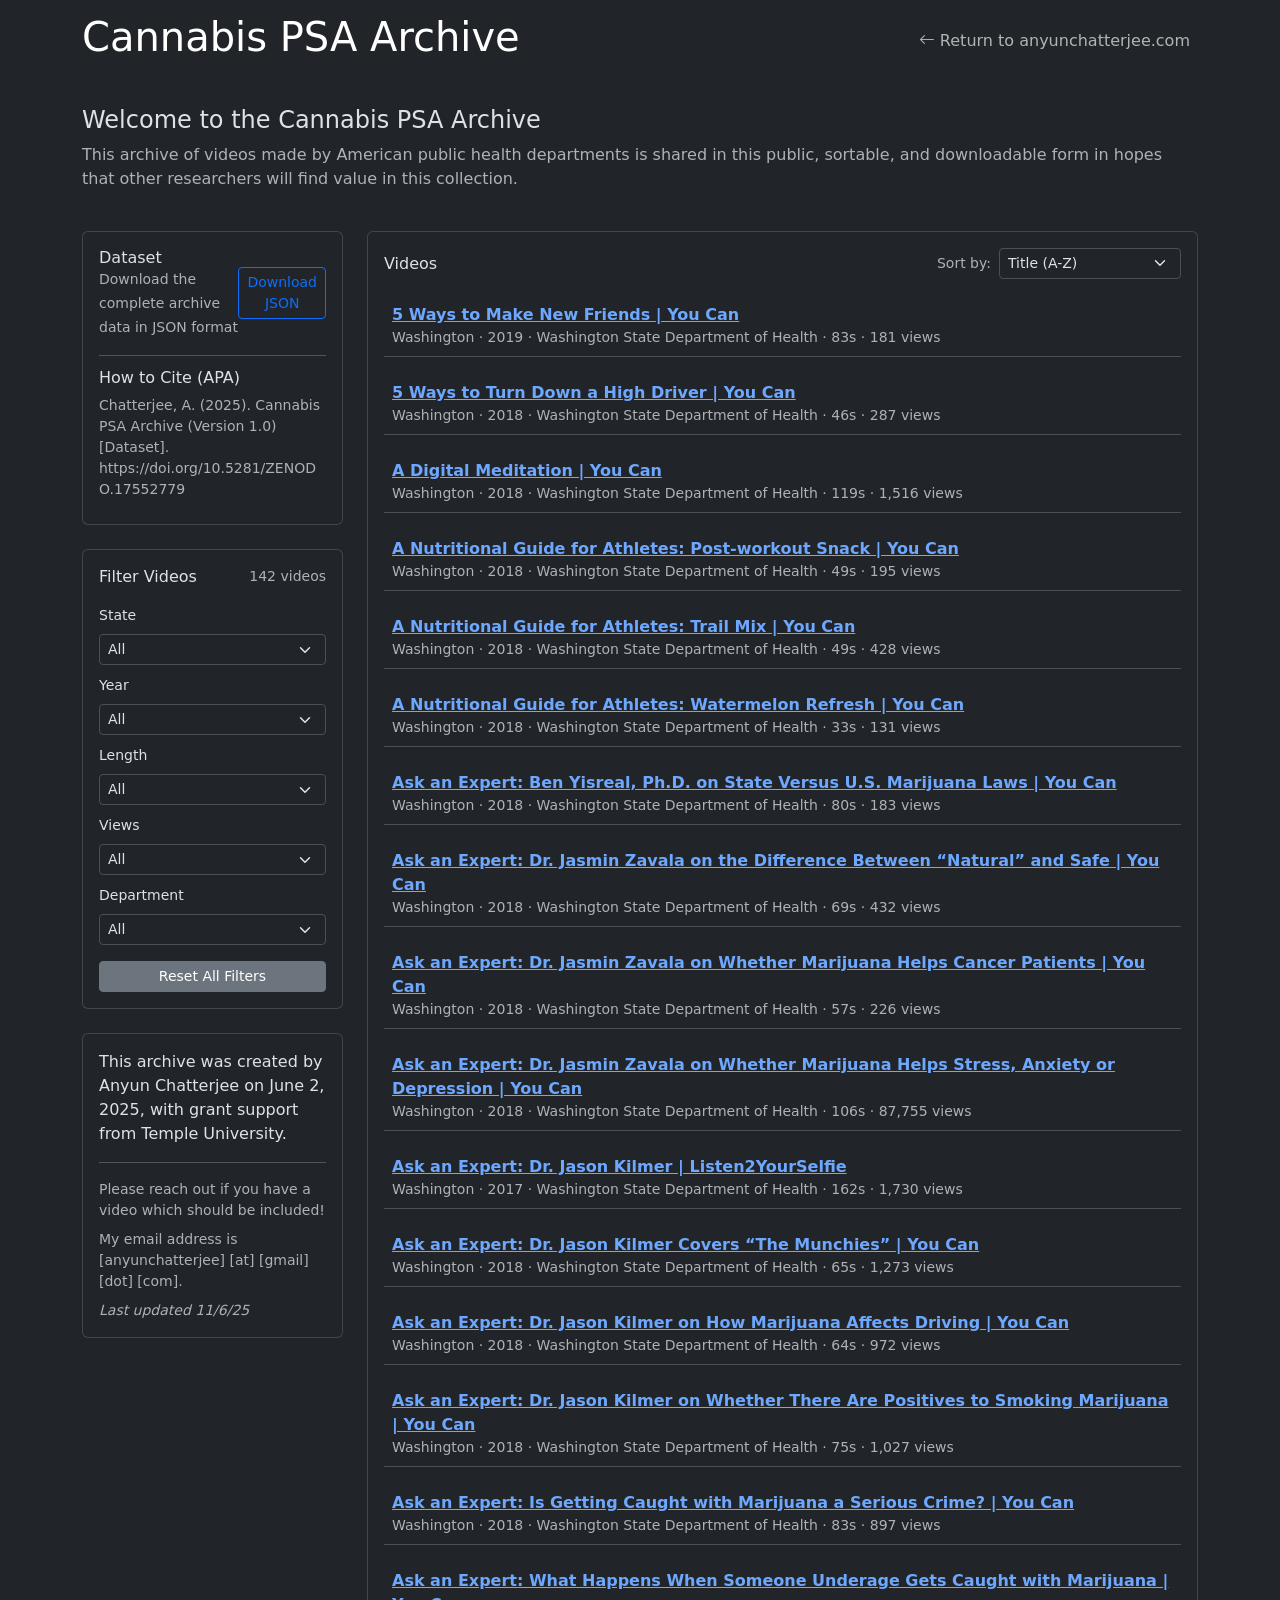
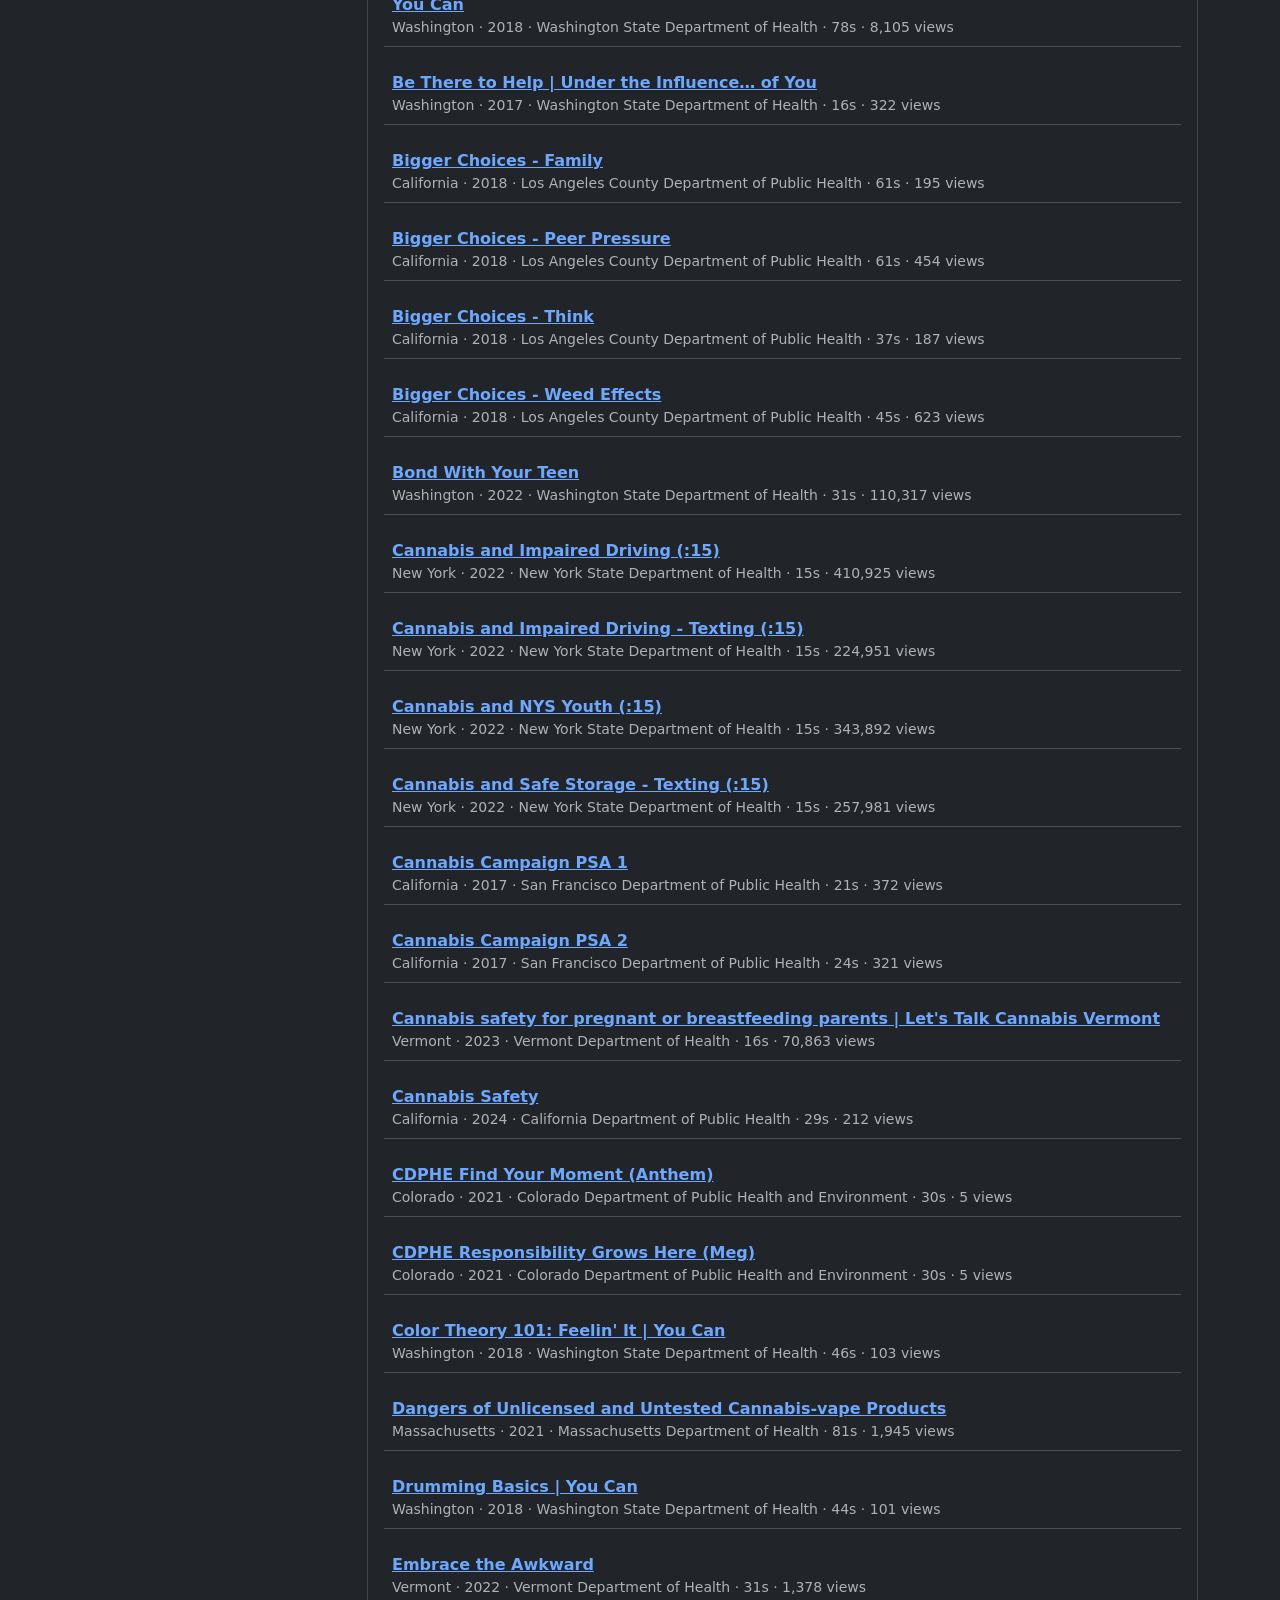
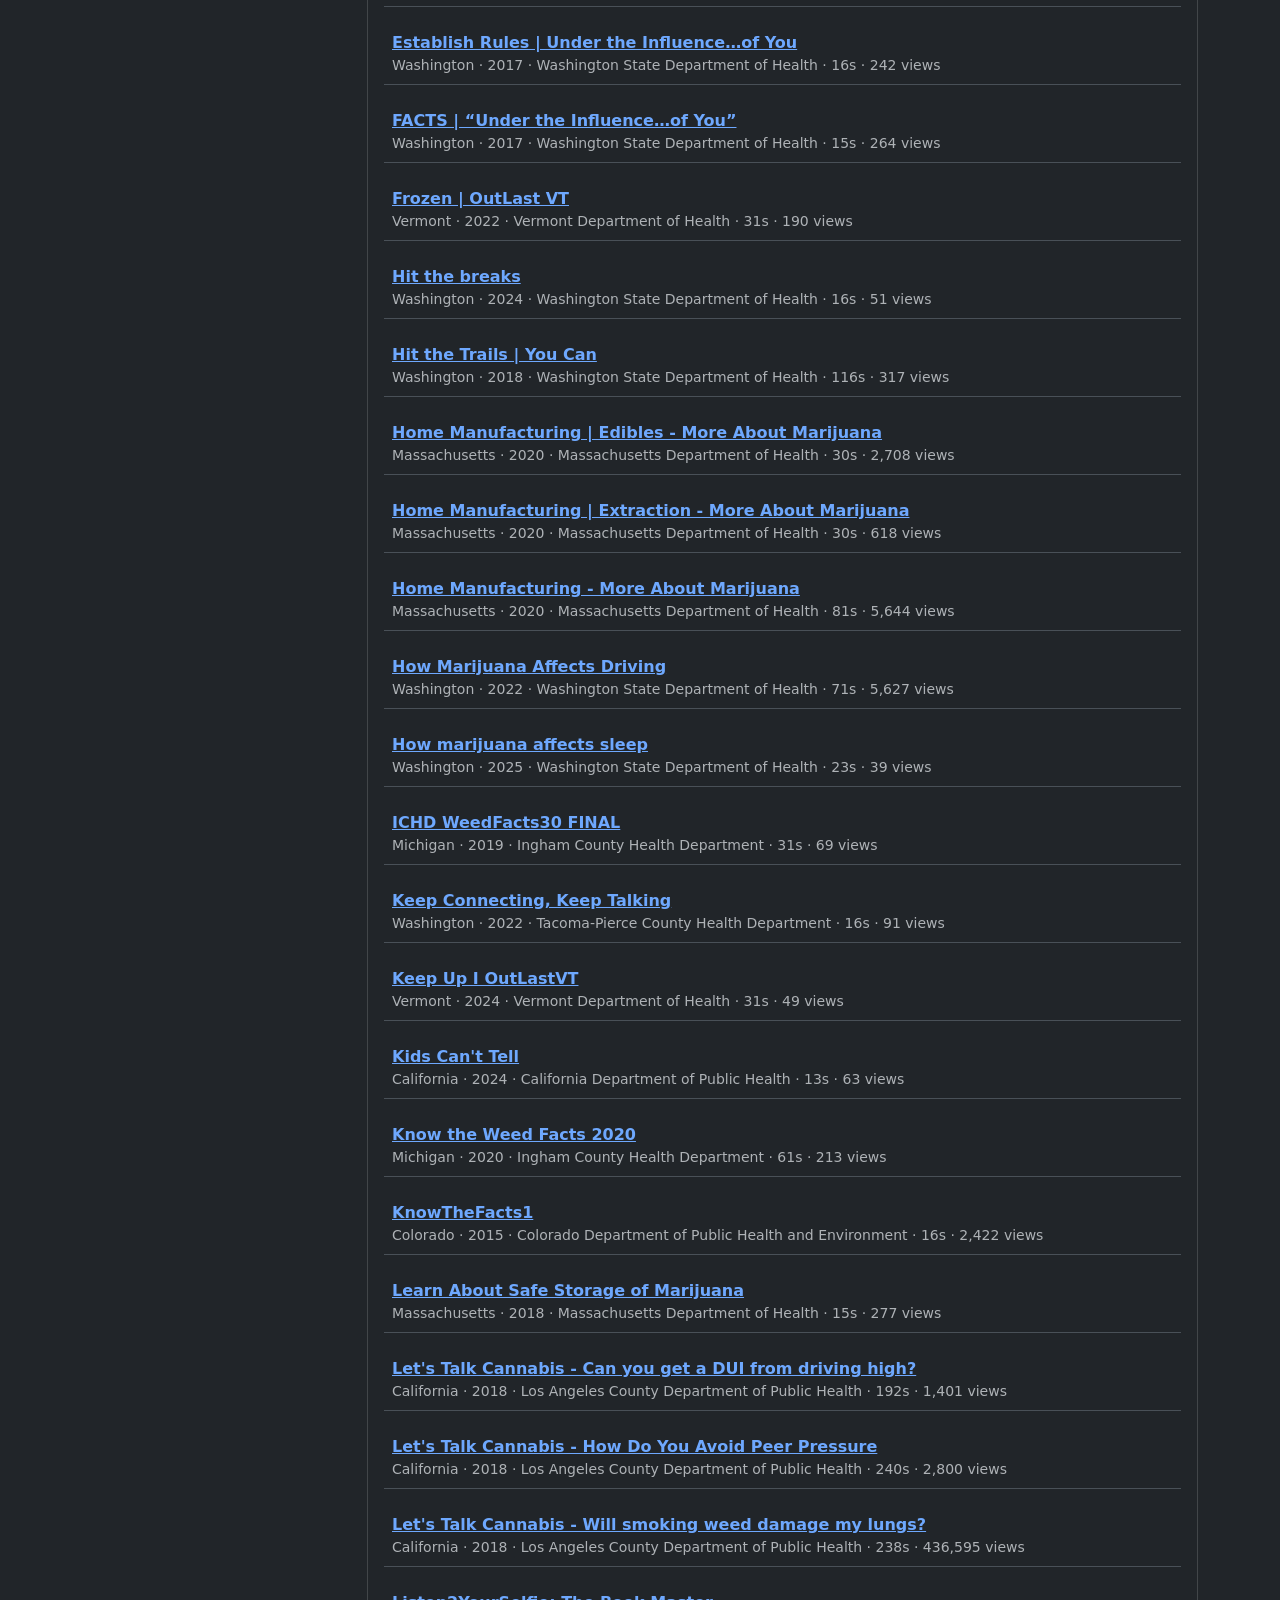
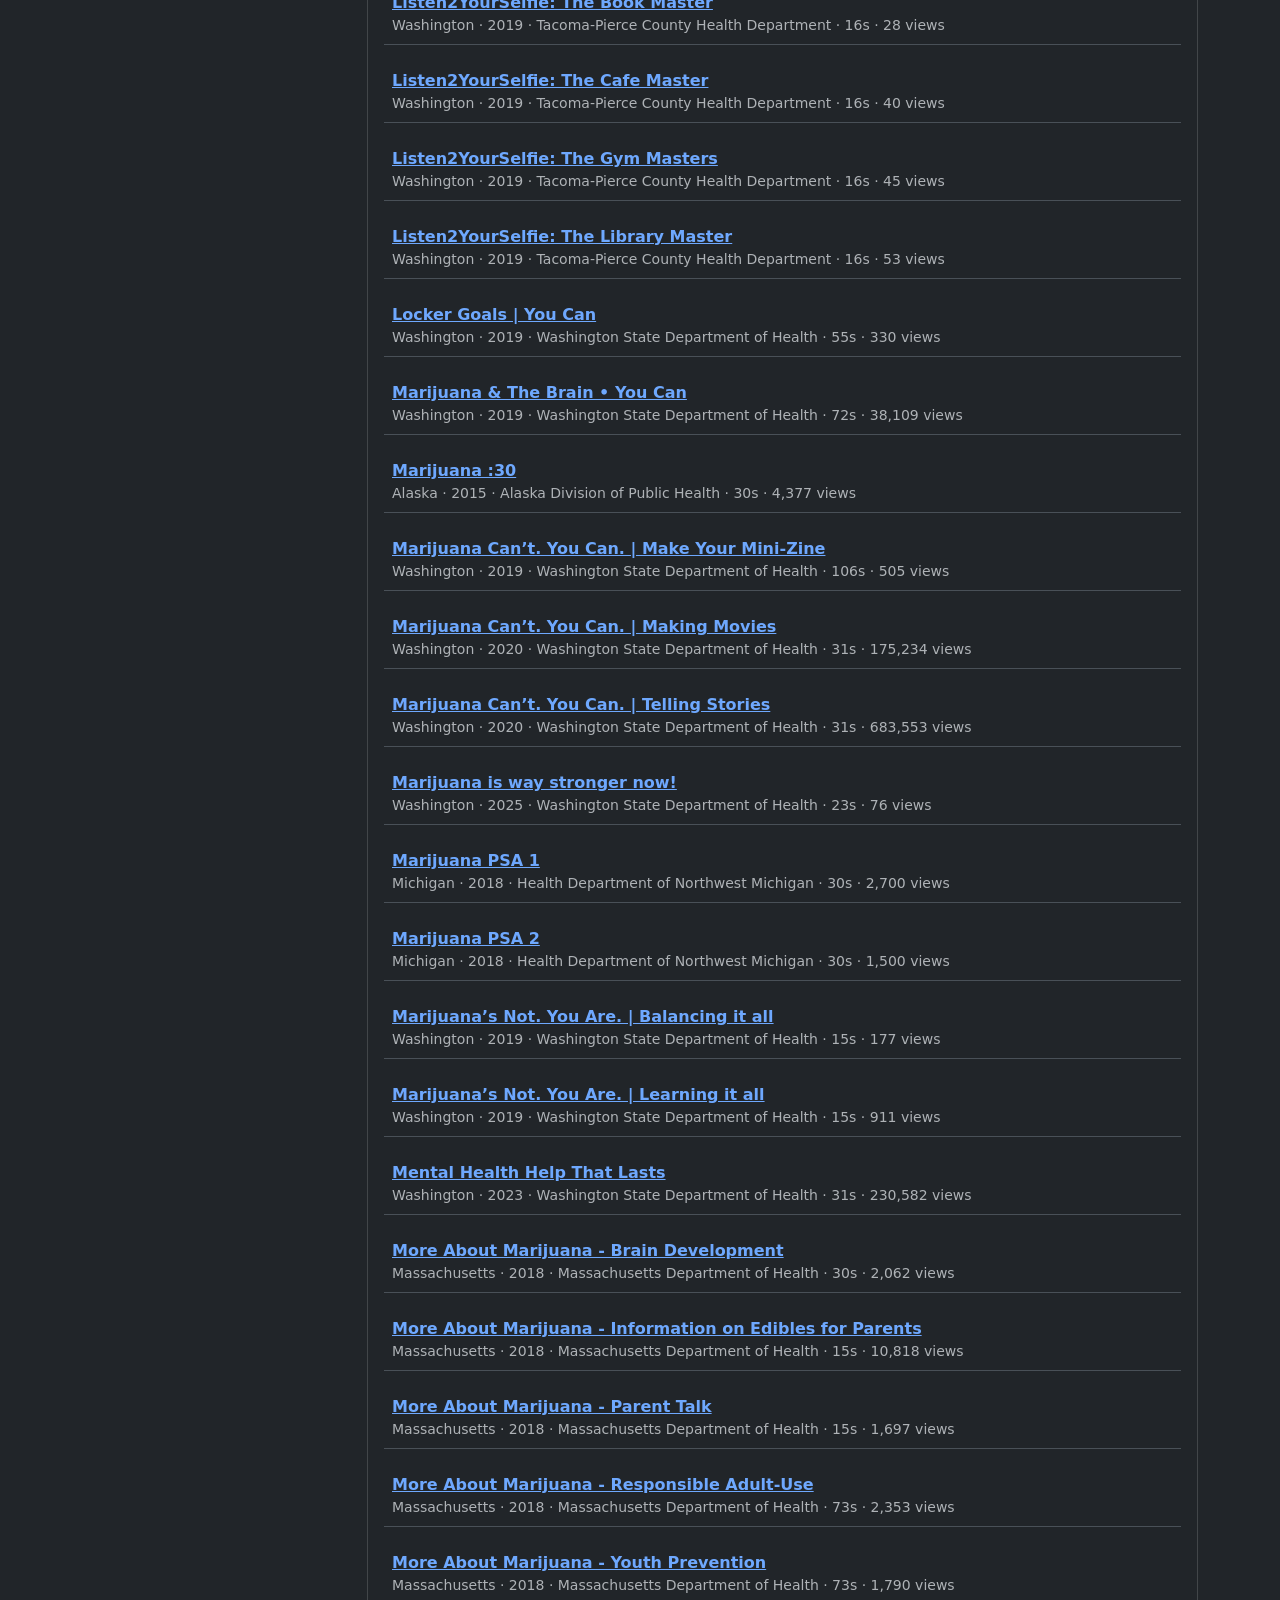
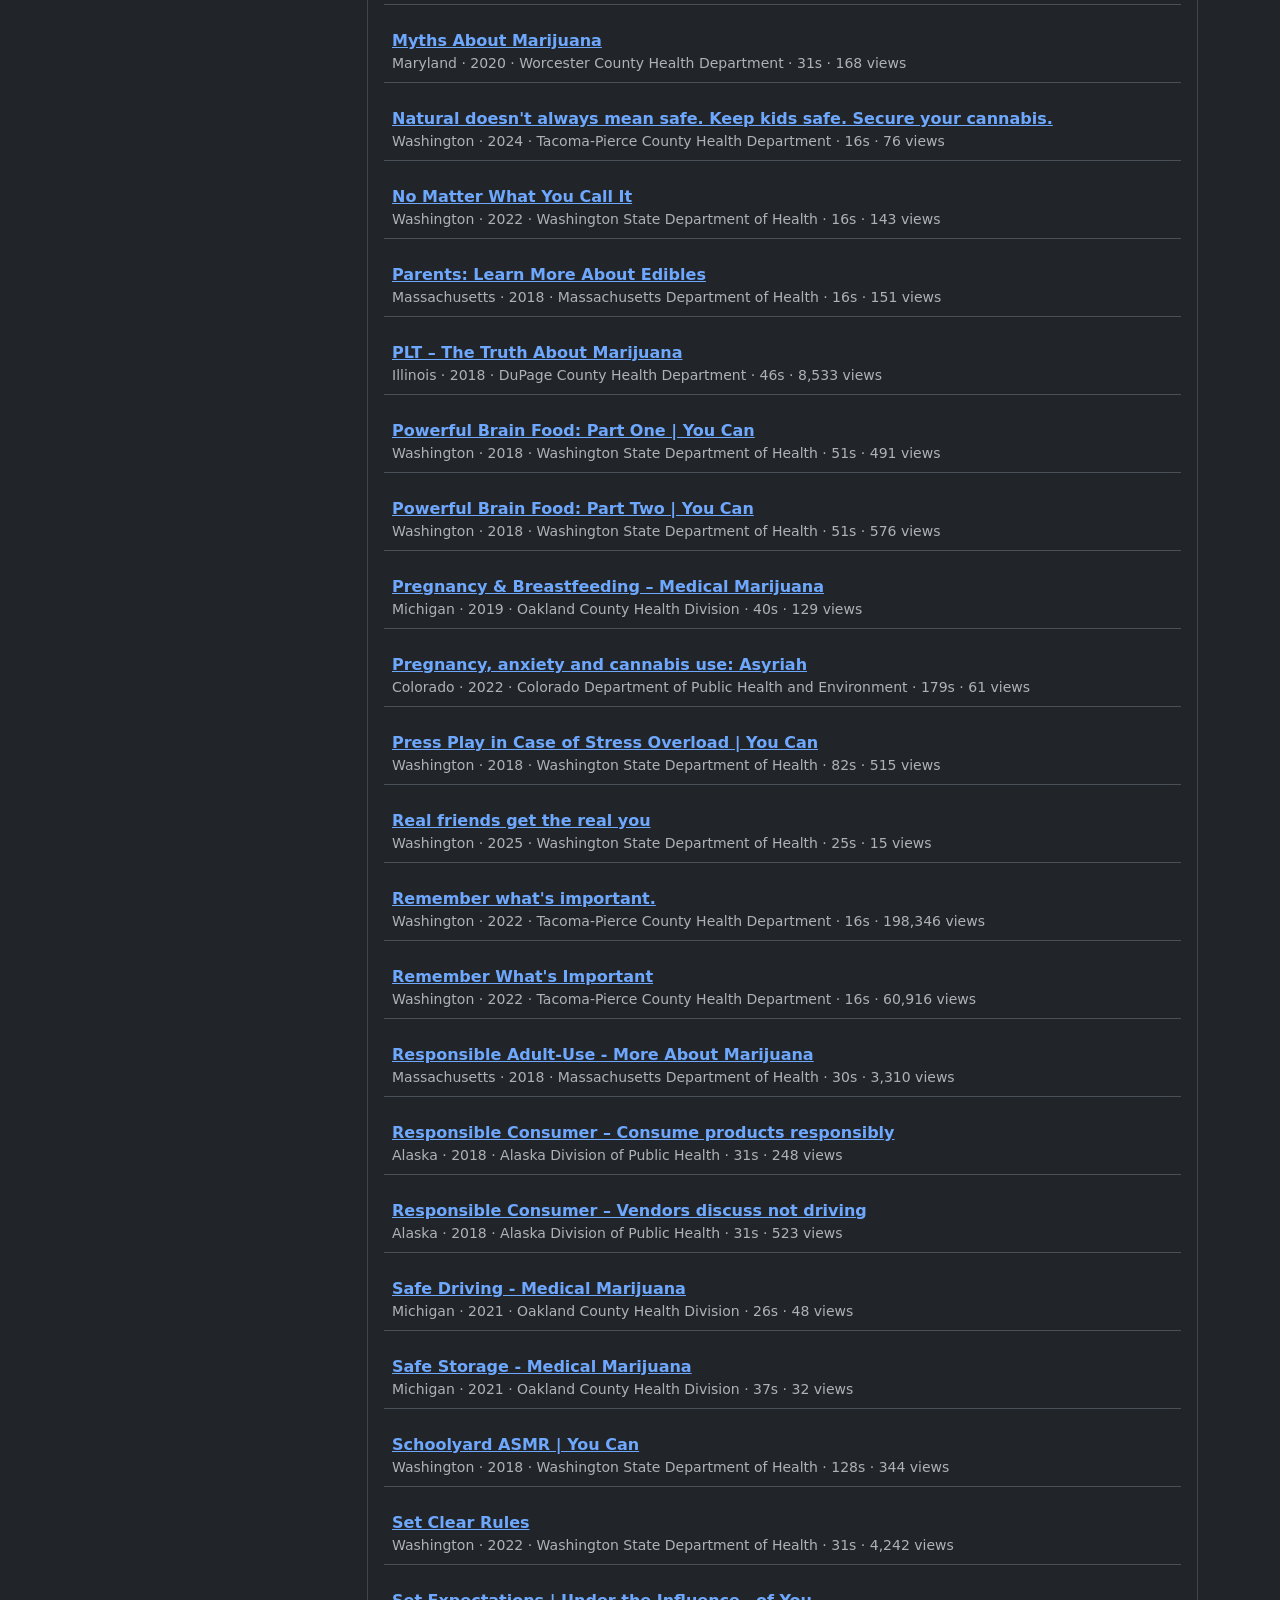
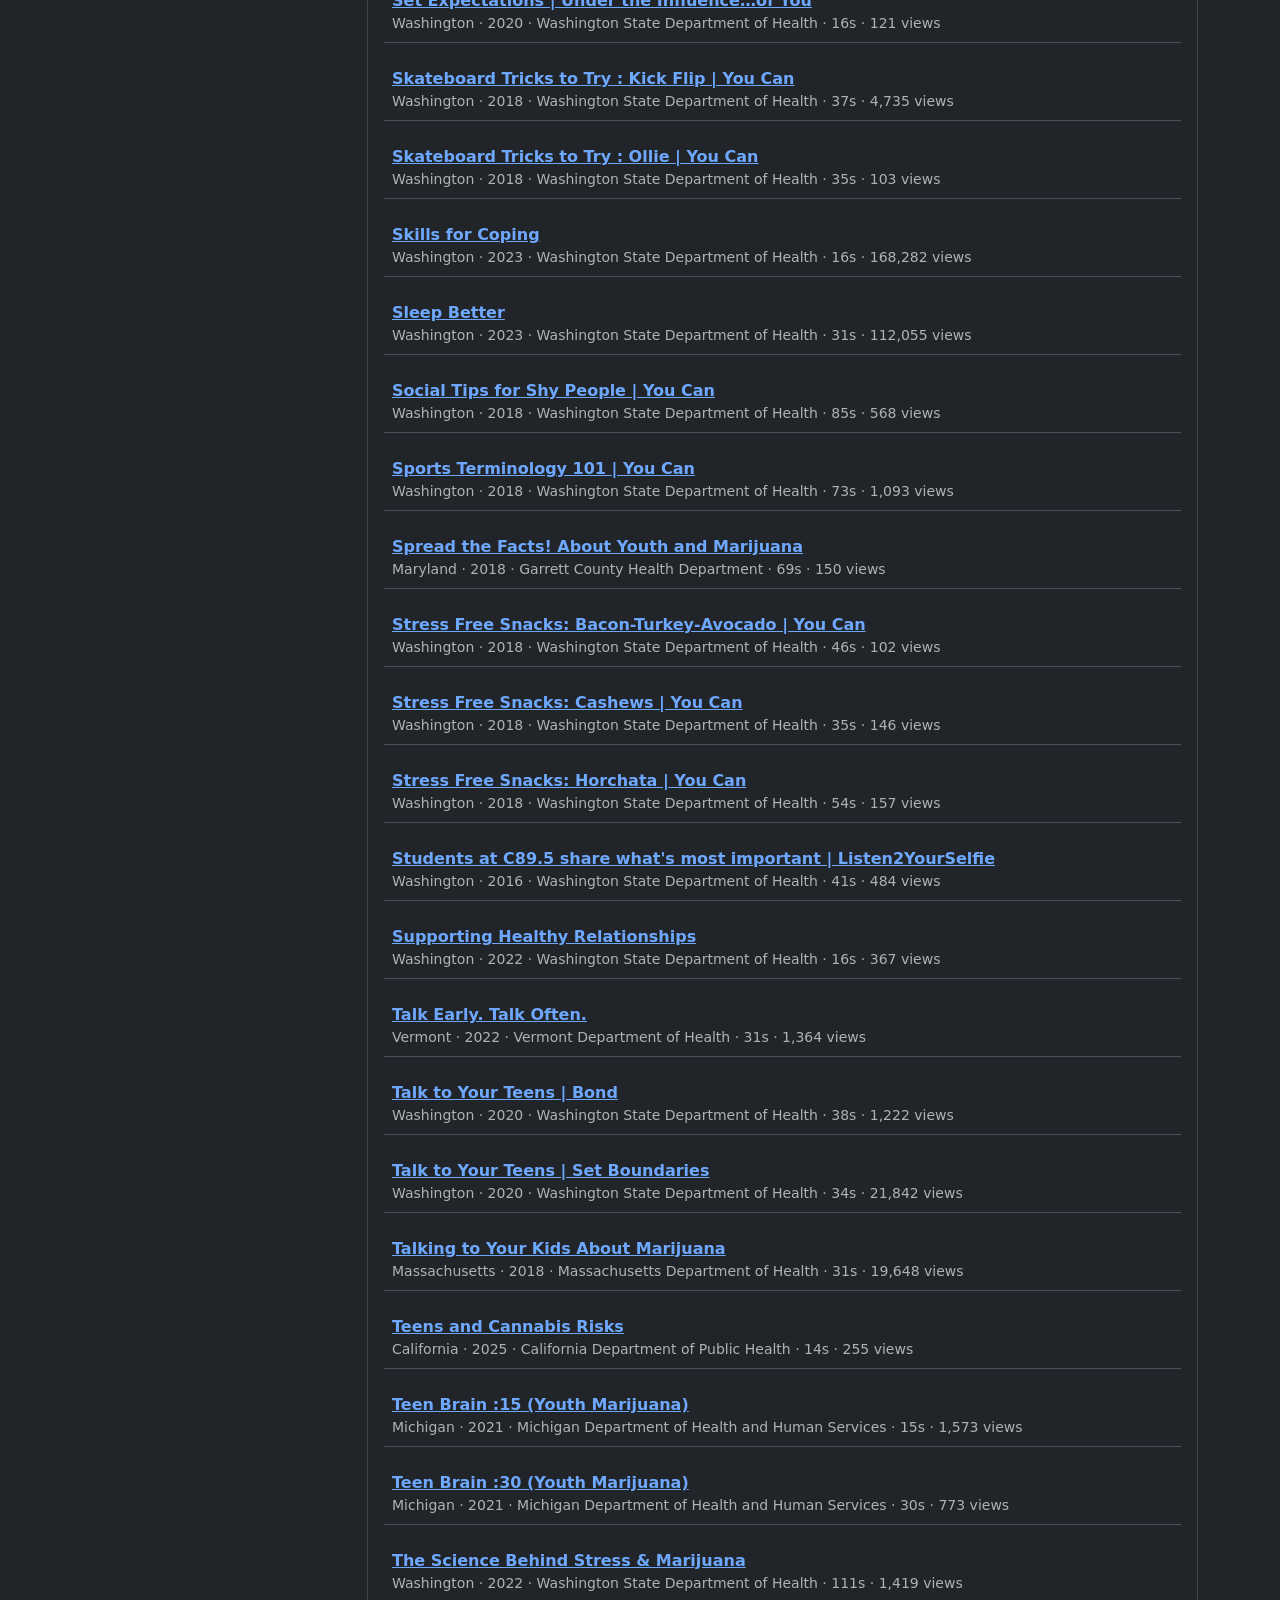
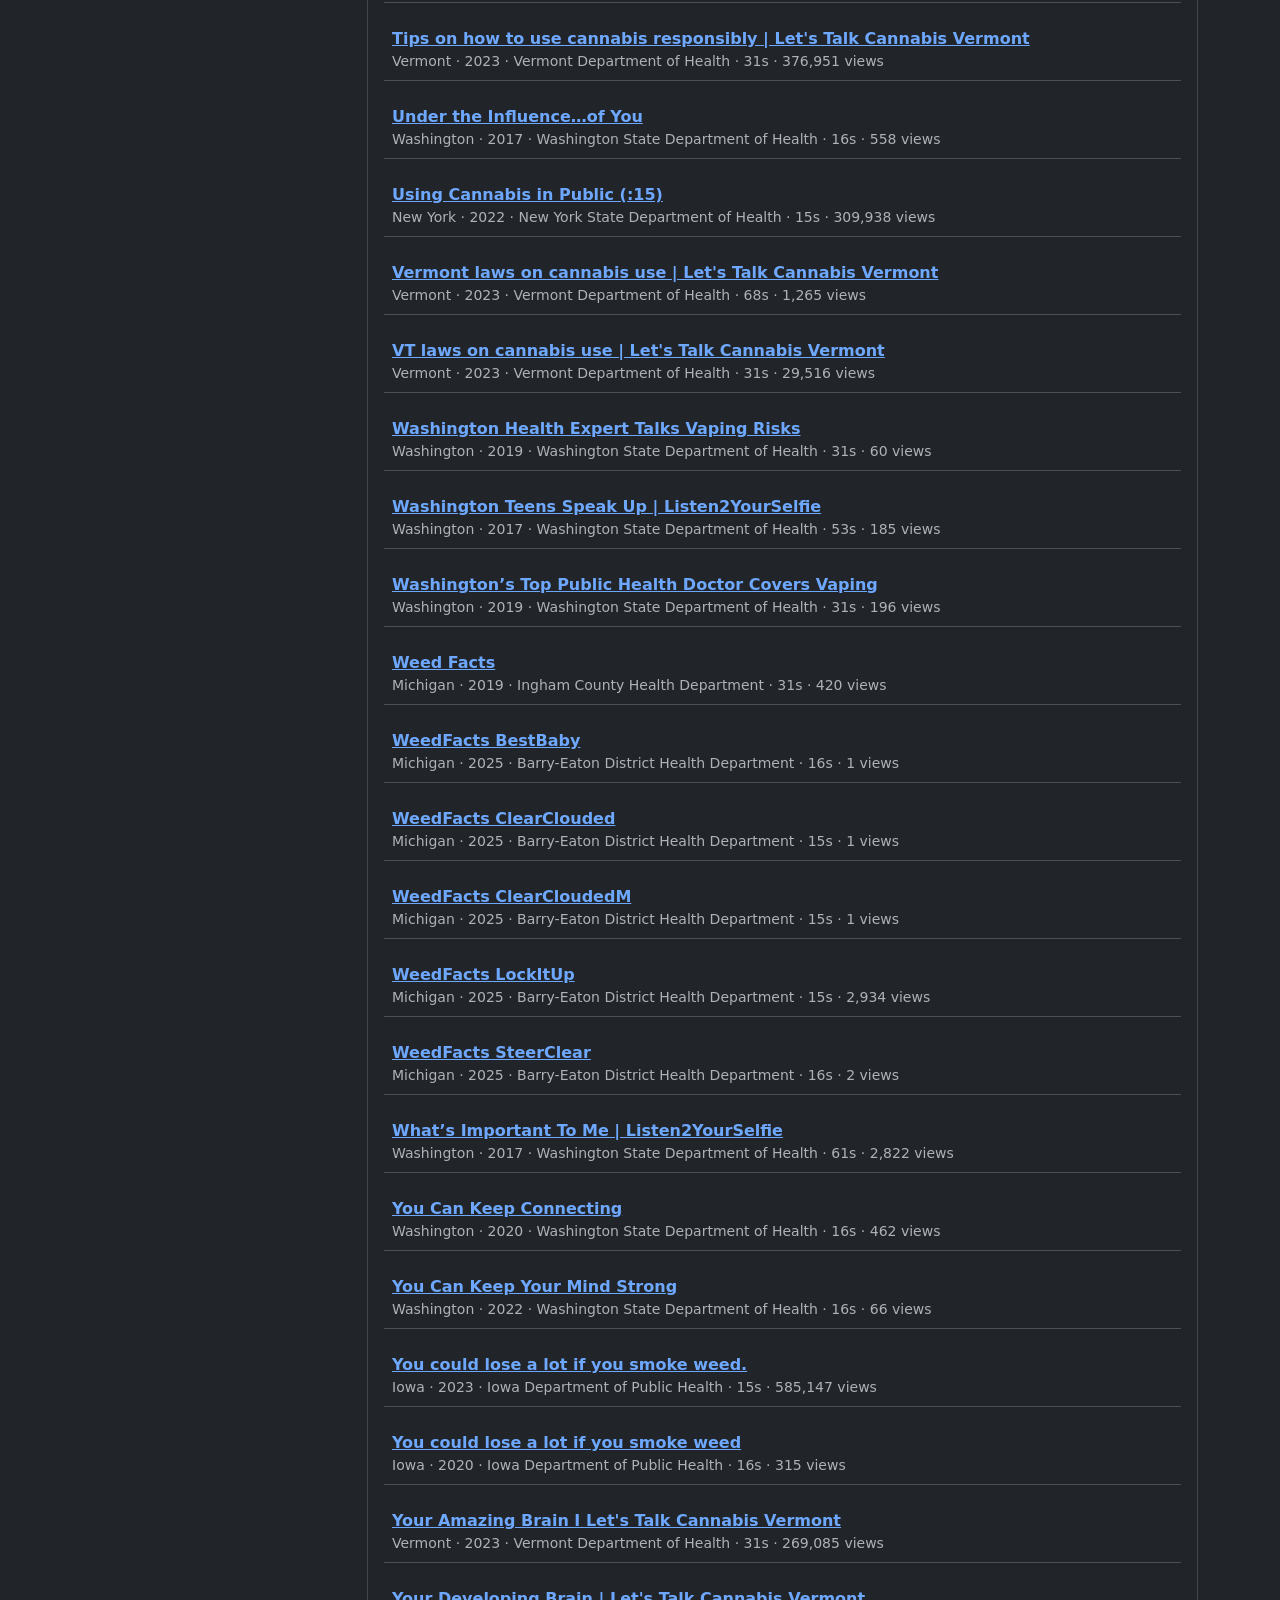
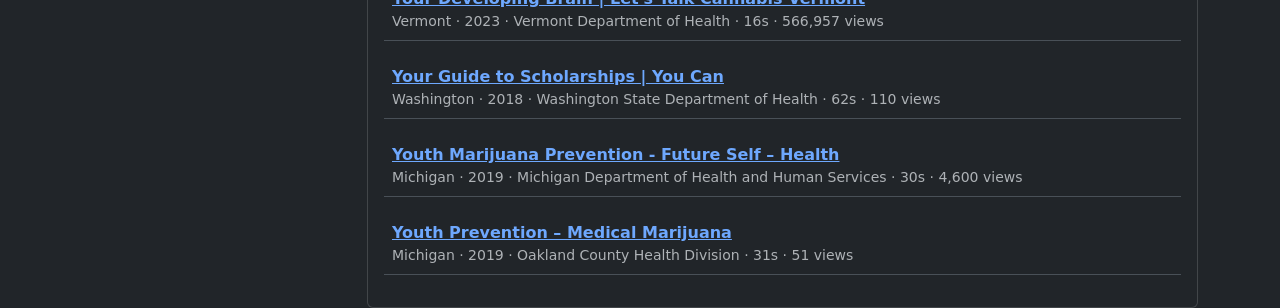
==== commit 56c7951e: "Update index.html" ====
--- a/cannabis-psa-archive/index.html
+++ b/cannabis-psa-archive/index.html
@@ -37,7 +37,7 @@
     <div class="row mb-4">
       <div class="col-12">
         <h4 class="mb-2">Welcome to the Cannabis PSA Archive</h4>
-        <p class="text-muted">This archive of videos made by American public health videos is shared in this public, sortable, and downloadable form in hopes that other researchers will find value in this collection.</p>
+        <p class="text-muted">This archive of videos made by American public health departments is shared in this public, sortable, and downloadable form in hopes that other researchers will find value in this collection.</p>
       </div>
     </div>
 
